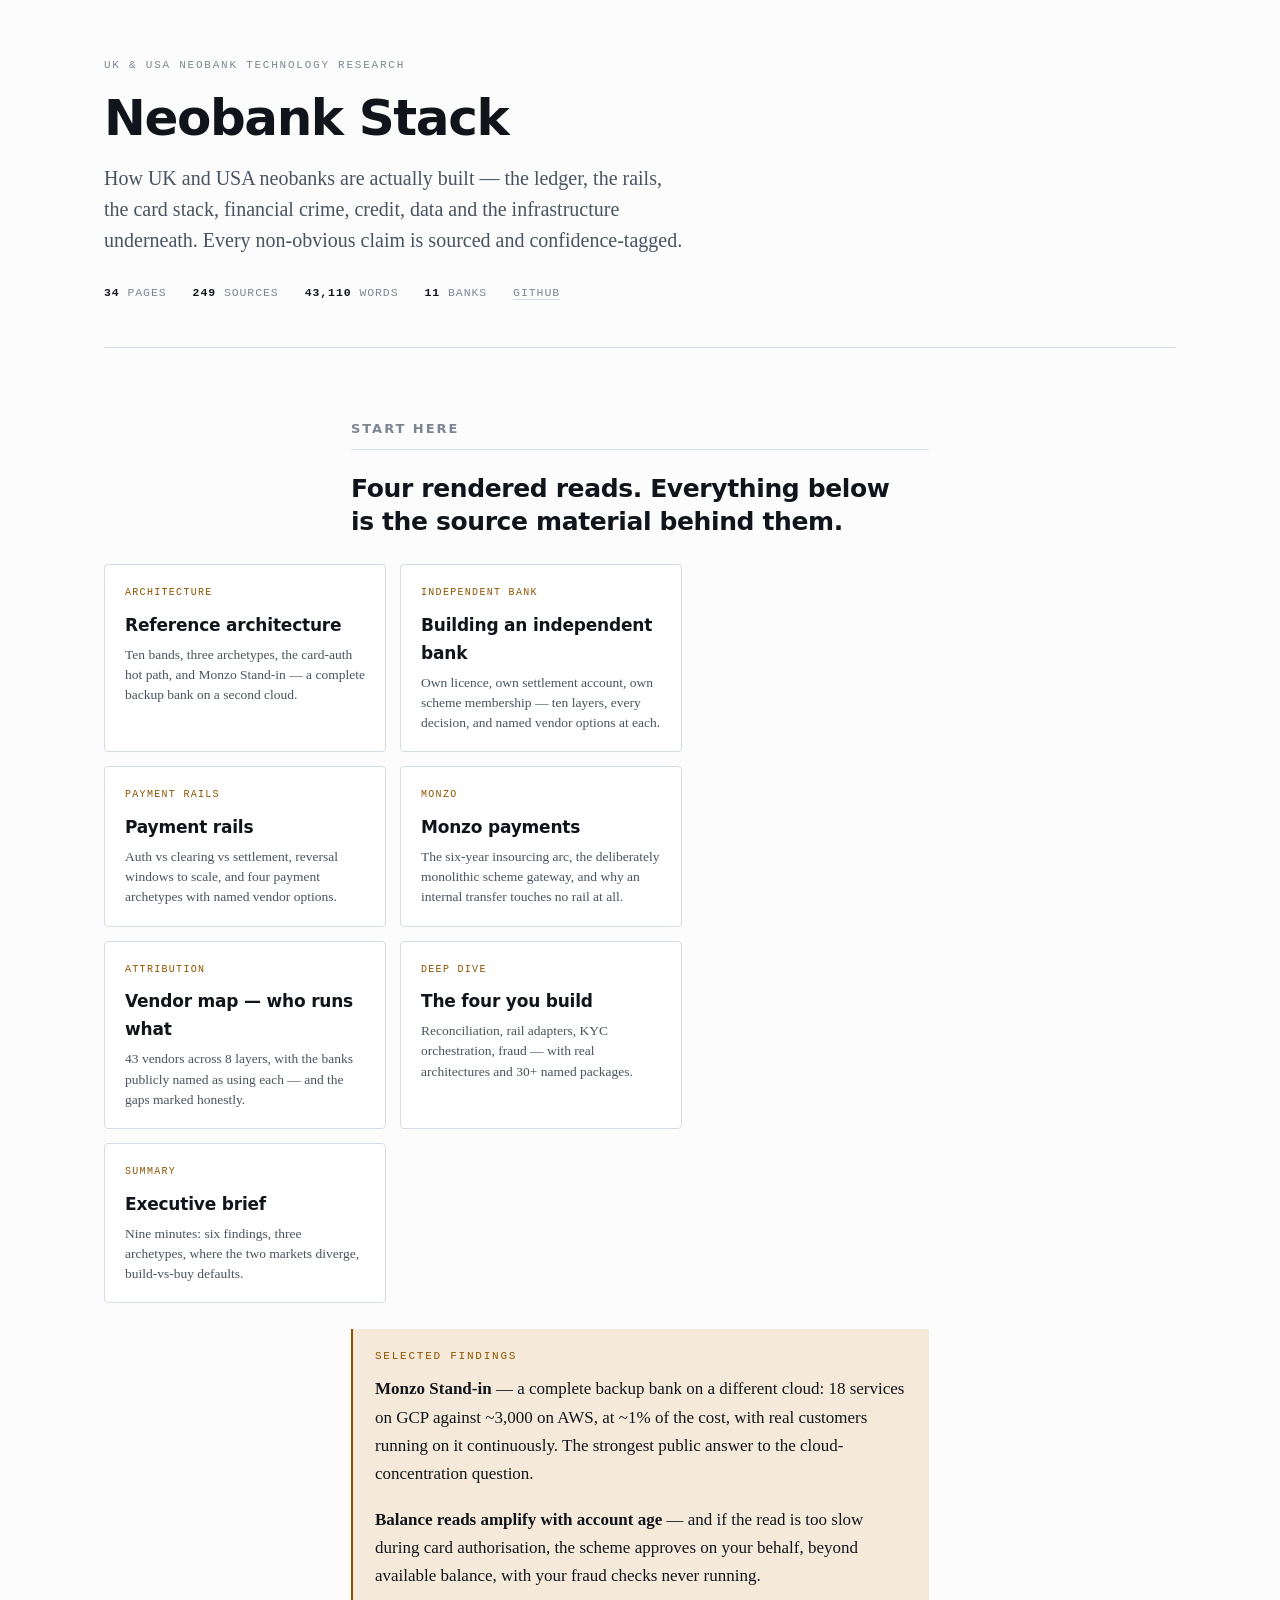
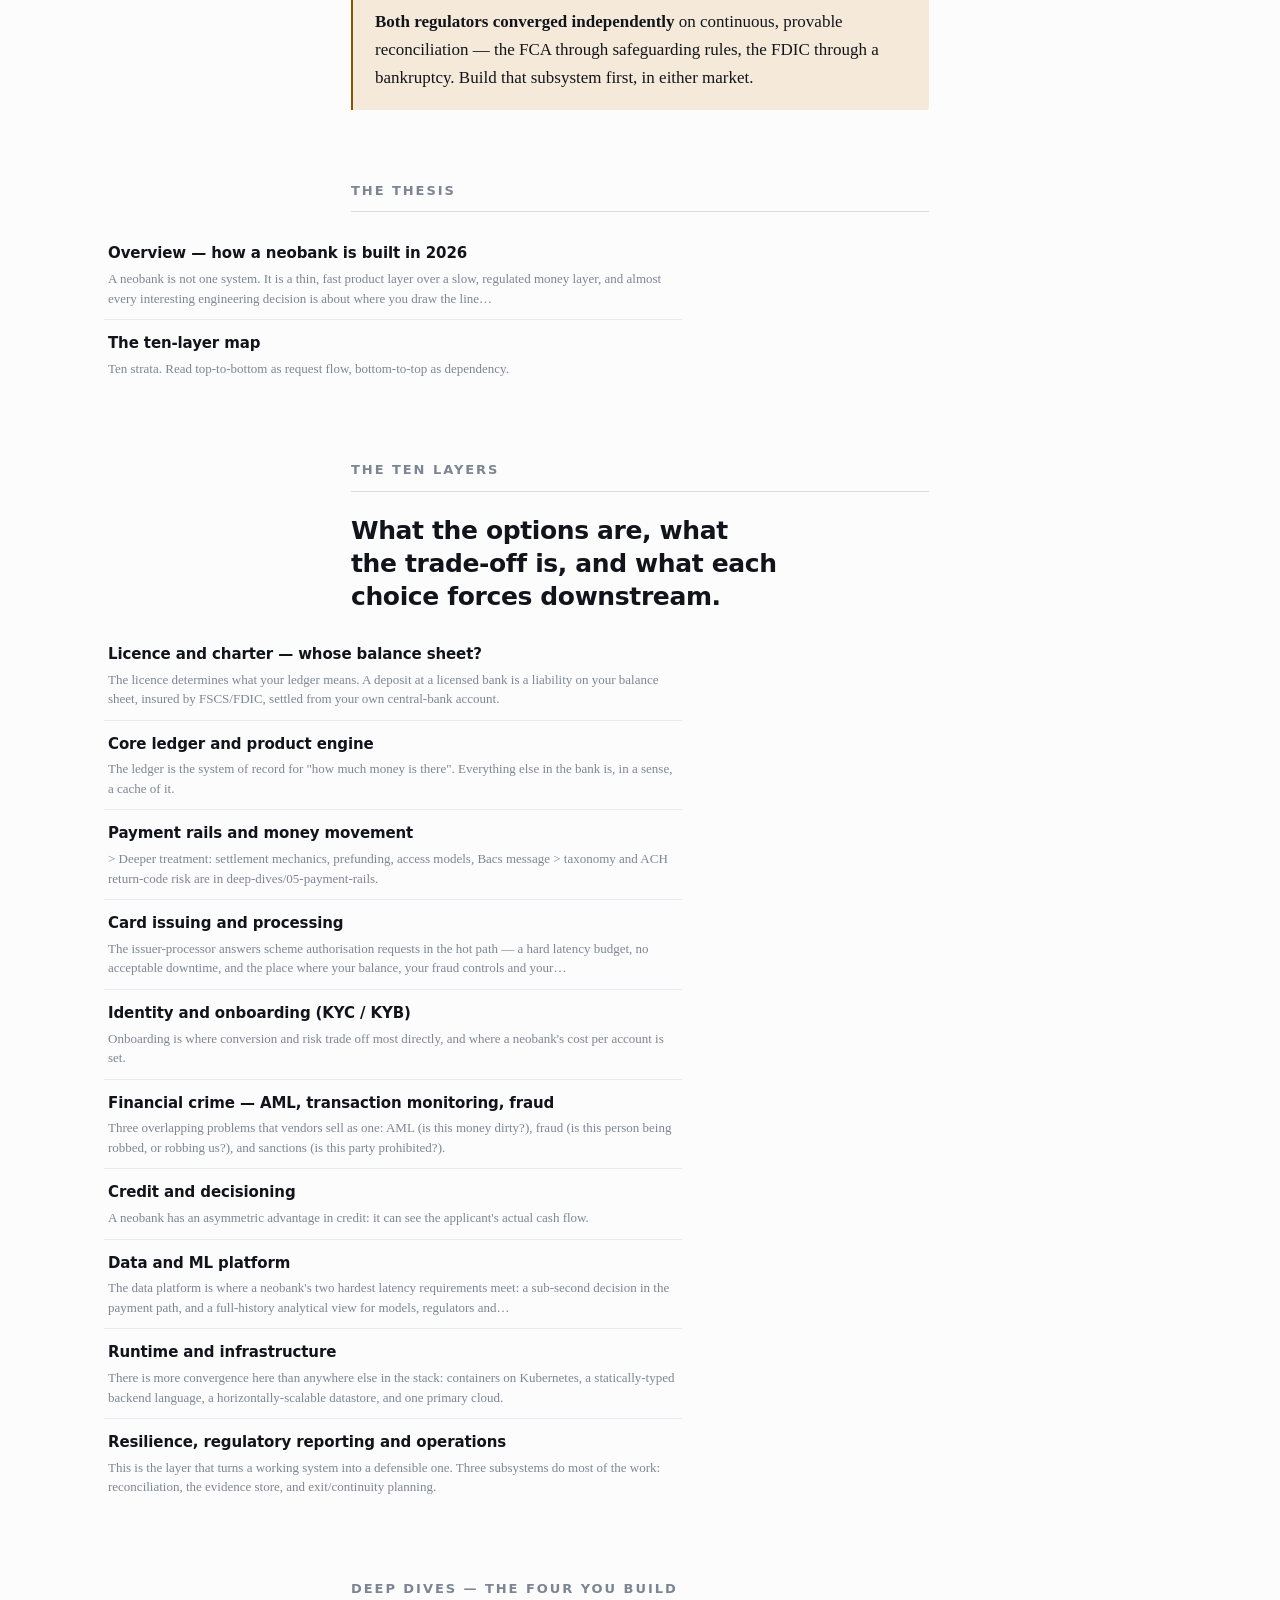
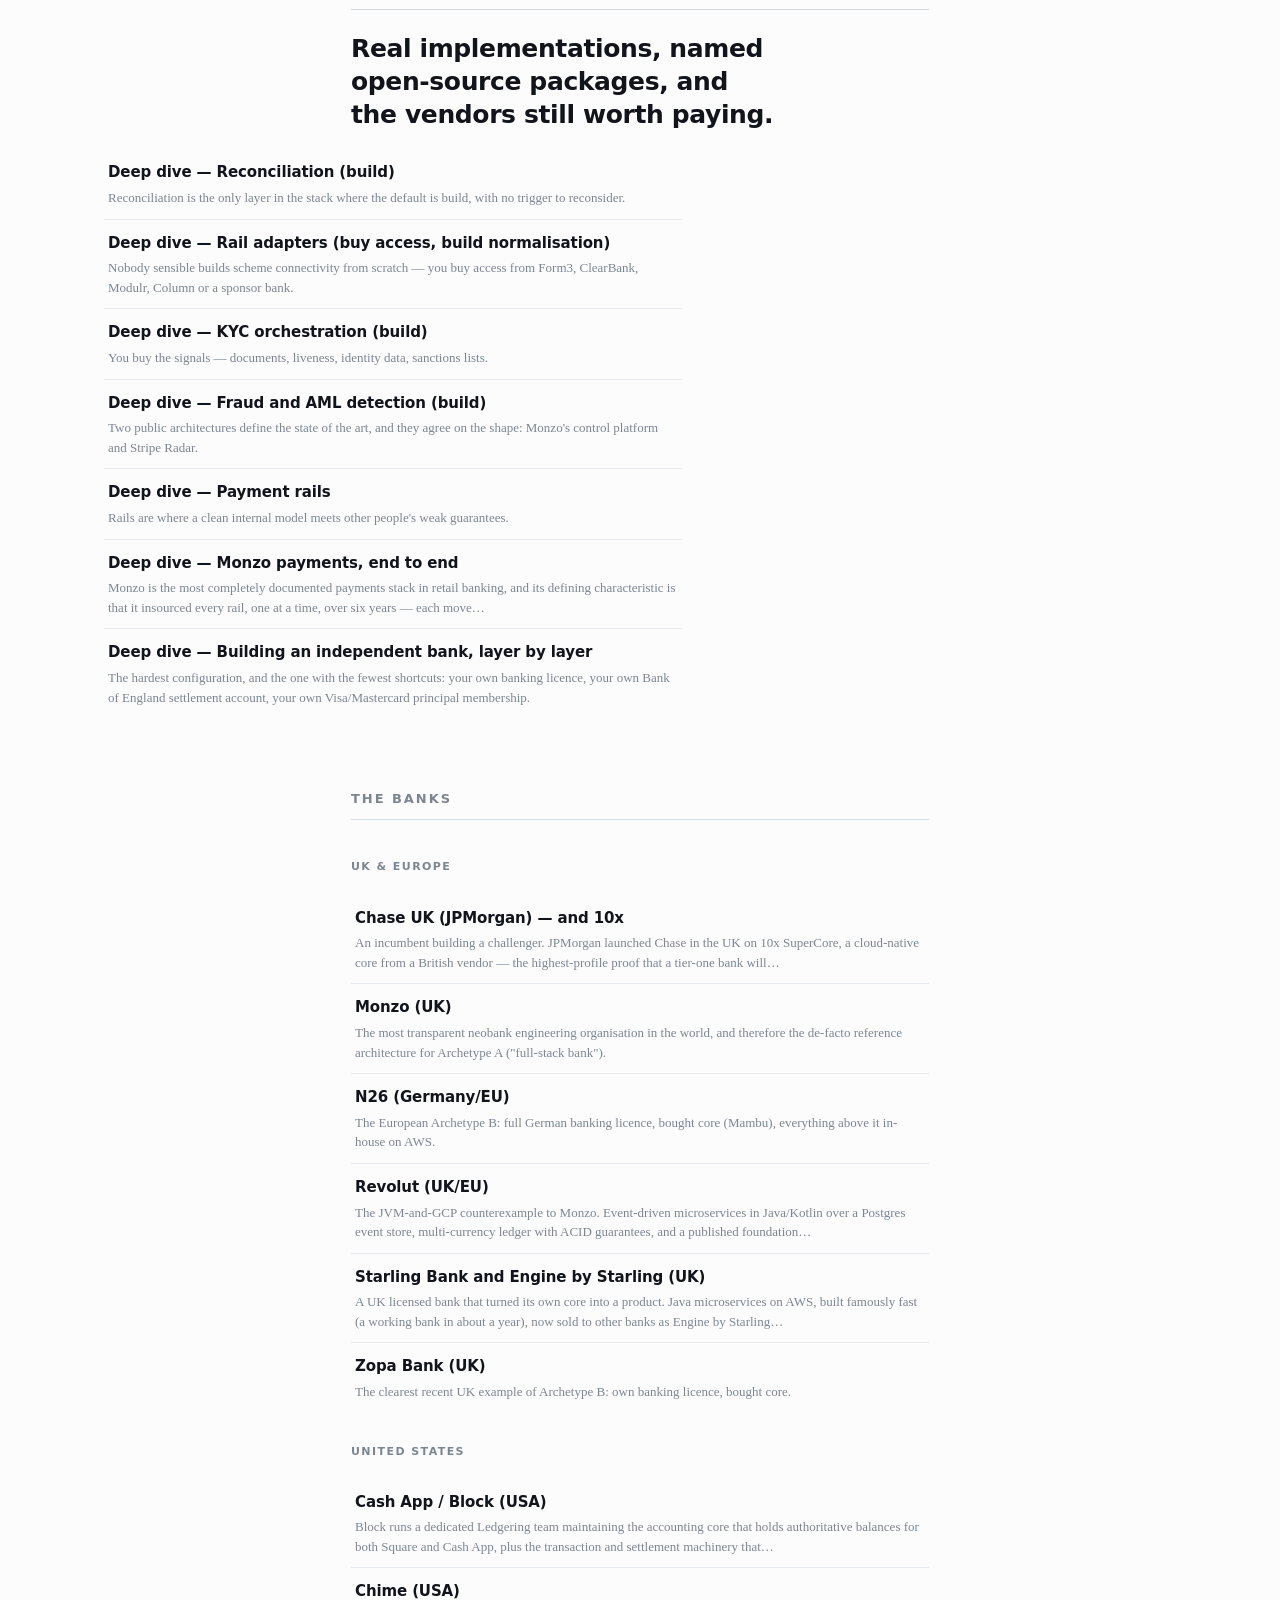
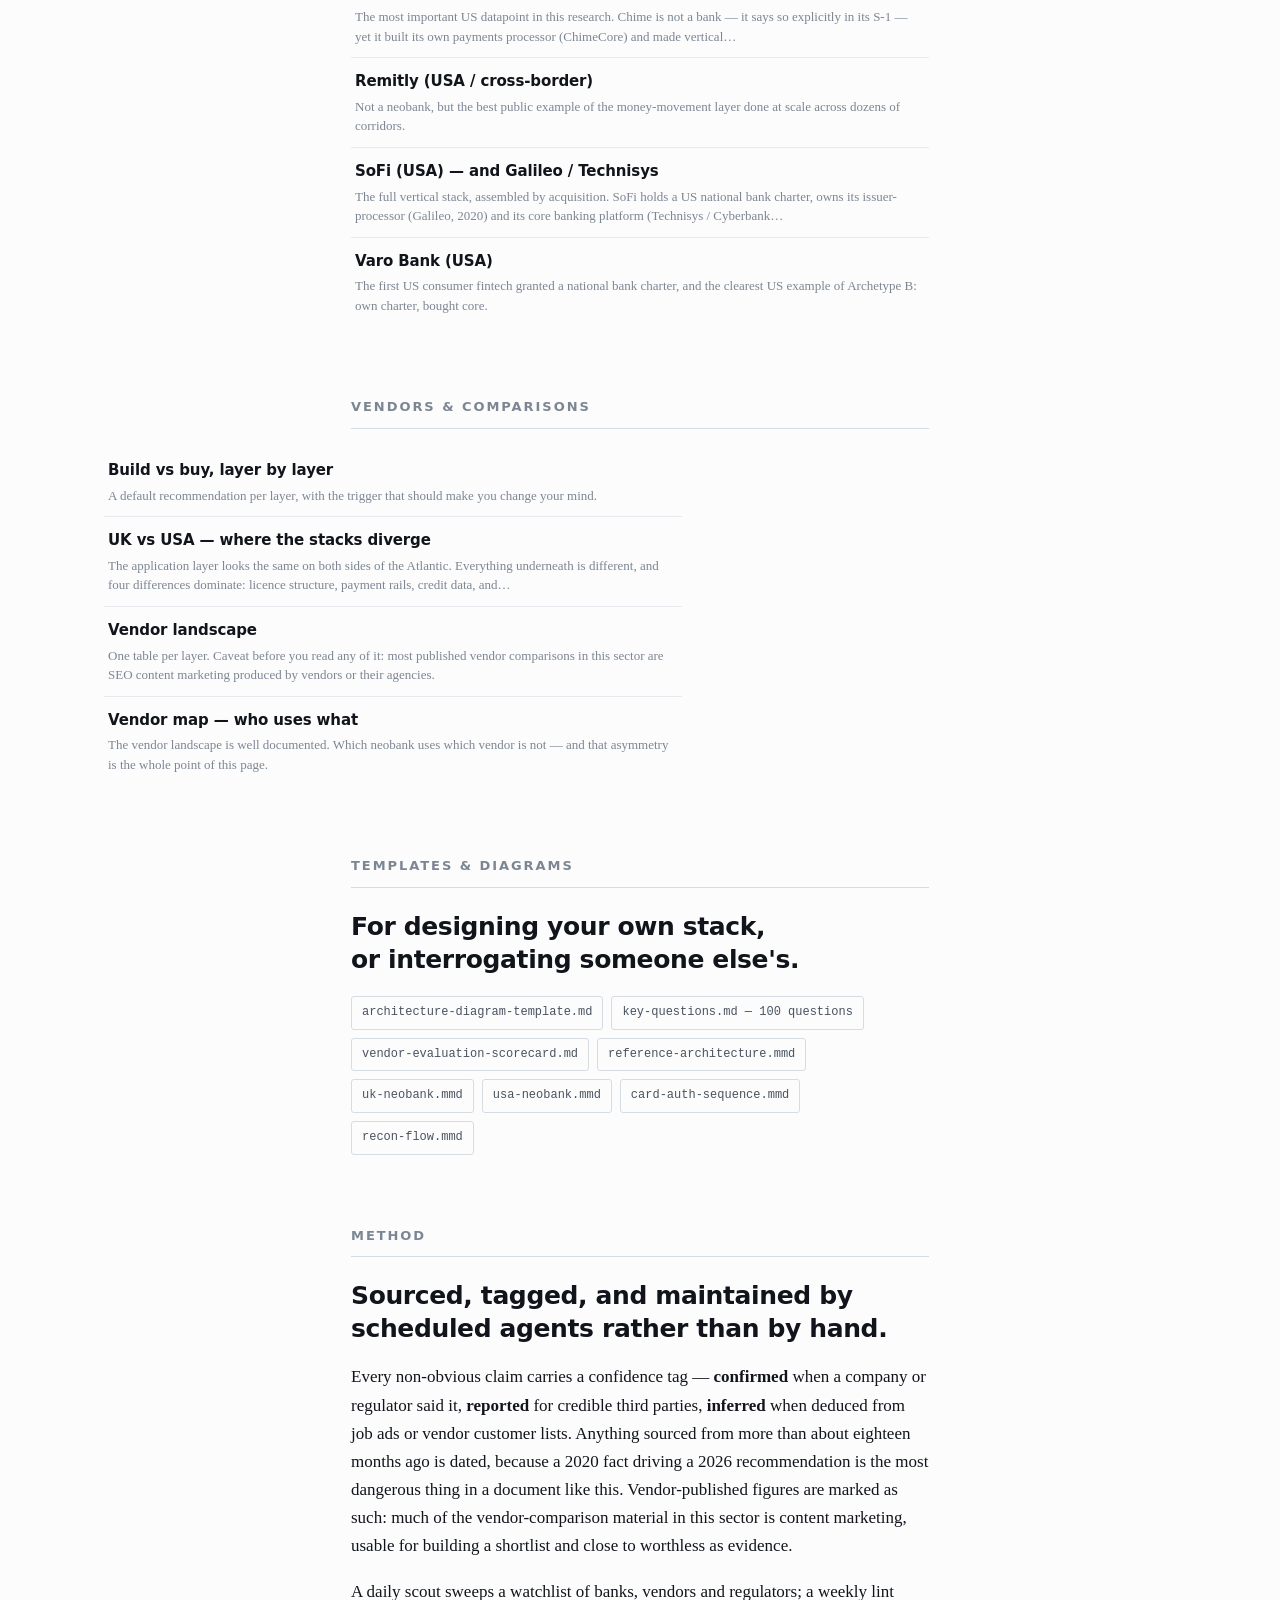
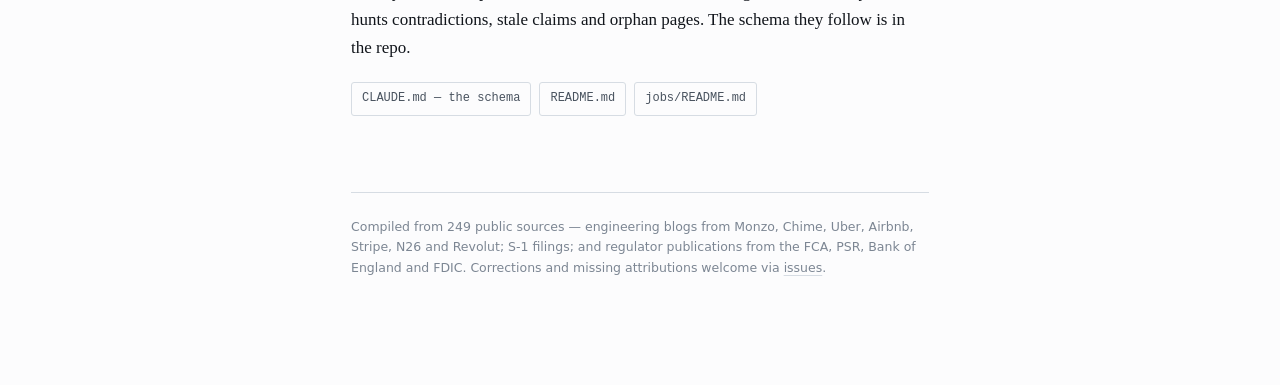
==== index.html @ 1bbbbf7d "Show what Monzo, Revolut and Chime each chose, per layer Replaces prose-only vendor options with an " ====
<!doctype html>
<html lang="en"><head><meta charset="utf-8">
<meta name="viewport" content="width=device-width,initial-scale=1">
<title>Neobank Stack — how UK and USA neobanks are actually built</title>
<meta name="description" content="A sourced, self-maintaining knowledge base on neobank technology stacks: ledger, payment rails, card issuing, financial crime, credit and infrastructure.">
<style>
  :root{
    --ground:#FCFCFD; --surface:#FFFFFF; --surface-2:#F1F4F7; --band:#F7F9FB;
    --ink:#11151B; --ink-2:#49535F; --ink-3:#7C8693;
    --rule:#D6DCE3; --rule-2:#E7EBF0;
    --money:#8F5300; --async:#54499F; --recon:#0A5F58; --flag:#9C3524;
    --flag-soft:#F7E7E3; --recon-soft:#E0EFEC; --money-soft:#F5EADA;
  }
  @media (prefers-color-scheme: dark){
    :root:not([data-theme="light"]){
      --ground:#0C0F14; --surface:#131820; --surface-2:#1A202A; --band:#101419;
      --ink:#E8ECF1; --ink-2:#A6B0BC; --ink-3:#78828E;
      --rule:#2A323C; --rule-2:#1E252E;
      --money:#E0A24F; --async:#9C92EE; --recon:#4FC5B9; --flag:#E8836F;
      --flag-soft:#2A1D1A; --recon-soft:#122624; --money-soft:#2A2318;
    }
  }
  :root[data-theme="dark"]{
    --ground:#0C0F14; --surface:#131820; --surface-2:#1A202A; --band:#101419;
    --ink:#E8ECF1; --ink-2:#A6B0BC; --ink-3:#78828E;
    --rule:#2A323C; --rule-2:#1E252E;
    --money:#E0A24F; --async:#9C92EE; --recon:#4FC5B9; --flag:#E8836F;
    --flag-soft:#2A1D1A; --recon-soft:#122624; --money-soft:#2A2318;
  }
  *{box-sizing:border-box}
  body{background:var(--ground); color:var(--ink); margin:0;
    font-family:ui-serif,Georgia,"Iowan Old Style","Times New Roman",serif;
    font-size:17px; line-height:1.65; -webkit-font-smoothing:antialiased}
  .wrap{max-width:1120px; margin:0 auto; padding:0 24px 88px}
  .prose{max-width:68ch; margin-left:auto; margin-right:auto}
  h1,h2,h3,th,.eyebrow,figcaption,.meta,.tag{
    font-family:ui-sans-serif,-apple-system,"Segoe UI",system-ui,sans-serif}
  .eyebrow,.meta,.tag,td.n{font-family:ui-monospace,"SF Mono",Menlo,Consolas,monospace}
  header.top{border-bottom:1px solid var(--rule); padding:56px 0 26px; margin-bottom:8px}
  .eyebrow{font-size:11px; letter-spacing:.16em; text-transform:uppercase;
    color:var(--ink-3); margin:0 0 18px}
  h1{font-size:clamp(32px,5vw,50px); line-height:1.05; letter-spacing:-.028em;
    font-weight:660; margin:0 0 18px; text-wrap:balance; max-width:19ch}
  .standfirst{font-size:20px; line-height:1.55; color:var(--ink-2); max-width:58ch; margin:0 0 28px}
  .meta{display:flex; flex-wrap:wrap; gap:0 26px; font-size:11.5px;
    letter-spacing:.08em; text-transform:uppercase; color:var(--ink-3)}
  .meta b{color:var(--ink); font-weight:600}
  h2{font-size:13px; letter-spacing:.15em; text-transform:uppercase; font-weight:640;
    color:var(--ink-3); margin:70px 0 8px; padding-bottom:10px; border-bottom:1px solid var(--rule)}
  h2 + .lede{font-size:25px; line-height:1.32; letter-spacing:-.015em; font-weight:600;
    font-family:ui-sans-serif,-apple-system,system-ui,sans-serif; margin:22px 0 18px; text-wrap:balance}
  h3{font-size:17px; font-weight:640; letter-spacing:-.01em; margin:32px 0 6px}
  p{margin:0 0 18px} strong{font-weight:600}
  ul,ol{margin:0 0 18px; padding-left:1.15em} li{margin-bottom:10px} li::marker{color:var(--ink-3)}
  .findings{counter-reset:f; list-style:none; padding:0; margin:26px 0}
  .findings li{counter-increment:f; position:relative; padding-left:44px; margin-bottom:24px}
  .findings li::before{content:counter(f,decimal-leading-zero); position:absolute; left:0; top:3px;
    font-family:ui-monospace,Menlo,monospace; font-size:12px; color:var(--money);
    border:1px solid var(--money); border-radius:2px; padding:2px 5px; background:var(--money-soft)}
  .findings b{display:block; font-family:ui-sans-serif,-apple-system,system-ui,sans-serif;
    font-size:17px; font-weight:640; letter-spacing:-.01em; margin-bottom:3px; color:var(--ink)}
  .findings span{color:var(--ink-2); font-size:16px}
  .tbl{overflow-x:auto; margin:26px 0}
  table{border-collapse:collapse; width:100%; min-width:560px; font-size:14px;
    font-family:ui-sans-serif,-apple-system,system-ui,sans-serif; line-height:1.45}
  th{text-align:left; font-size:10.5px; letter-spacing:.11em; text-transform:uppercase;
    font-weight:640; color:var(--ink-3); padding:0 14px 9px 0; border-bottom:1px solid var(--rule); white-space:nowrap}
  td{padding:11px 14px 11px 0; border-bottom:1px solid var(--rule-2); vertical-align:top; color:var(--ink-2)}
  td:first-child{color:var(--ink); font-weight:560}
  td.n{font-variant-numeric:tabular-nums; white-space:nowrap; font-size:12.5px}
  tr:last-child td{border-bottom:none}
  .tag{display:inline-block; font-size:10px; letter-spacing:.05em; padding:2px 6px;
    border-radius:2px; border:1px solid var(--rule); color:var(--ink-3); white-space:nowrap}
  .tag.build{color:var(--money); border-color:var(--money); background:var(--money-soft)}
  .callout{border-left:2px solid var(--flag); background:var(--flag-soft);
    padding:18px 22px; margin:30px 0; border-radius:0 3px 3px 0}
  .callout p:last-child{margin-bottom:0}
  .callout .eyebrow{color:var(--flag); margin-bottom:10px}
  a{color:inherit; text-decoration-color:var(--rule); text-underline-offset:3px}
  a:focus-visible{outline:2px solid var(--async); outline-offset:3px; border-radius:2px}
  footer{margin-top:76px; padding-top:24px; border-top:1px solid var(--rule);
    font-size:12.5px; color:var(--ink-3);
    font-family:ui-sans-serif,-apple-system,system-ui,sans-serif}
  figure{margin:36px 0 12px}
  .bleed{max-width:1120px; margin-left:auto; margin-right:auto}
  .scroller{overflow-x:auto; padding-bottom:6px}
  .scroller svg{display:block; min-width:700px; max-width:100%; height:auto; color:var(--ink)}
  figcaption{font-size:12.5px; line-height:1.5; color:var(--ink-3); margin-top:14px;
    padding-top:12px; border-top:1px solid var(--rule-2); max-width:76ch}
  figcaption b{color:var(--ink-2); font-weight:600}
  .bx{fill:var(--surface); stroke:currentColor; stroke-opacity:.34; stroke-width:1}
  .bx-v{fill:var(--surface-2); stroke:currentColor; stroke-opacity:.34; stroke-width:1; stroke-dasharray:4 3}
  .bx-sor{fill:var(--surface); stroke:currentColor; stroke-opacity:.85; stroke-width:2}
  .bx-in{fill:none; stroke:currentColor; stroke-opacity:.4; stroke-width:1}
  .bandbg{fill:var(--band)}
  .lbl{font-size:11px; fill:var(--ink); font-family:ui-monospace,"SF Mono",Menlo,Consolas,monospace}
  .lbl-2{font-size:9.5px; fill:var(--ink-3); font-family:ui-monospace,Menlo,monospace}
  .gut{font-size:10px; fill:var(--ink-3); letter-spacing:.1em; font-weight:600;
    font-family:ui-sans-serif,-apple-system,system-ui,sans-serif}
  .gut-n{font-size:10px; fill:var(--ink-3); font-family:ui-monospace,Menlo,monospace}
  .f{stroke:currentColor; stroke-opacity:.5; stroke-width:1.4; fill:none}
  .f-money{stroke:var(--money); stroke-width:2.6; fill:none}
  .f-recon{stroke:var(--recon); stroke-width:1.6; stroke-dasharray:2 3; fill:none}
  .h-plain{fill:currentColor; fill-opacity:.5} .h-money{fill:var(--money)} .h-recon{fill:var(--recon)}
  .t-money{fill:var(--money); font-size:9.5px; letter-spacing:.08em; font-family:ui-monospace,Menlo,monospace}
  .t-recon{fill:var(--recon); font-size:9.5px; letter-spacing:.08em; font-family:ui-monospace,Menlo,monospace}
  .t-flag{fill:var(--flag); font-size:9.5px; font-family:ui-monospace,Menlo,monospace}
  .boundary{stroke:var(--flag); stroke-width:1.6; stroke-dasharray:7 4; fill:none}
  .legend{display:grid; grid-template-columns:repeat(auto-fit,minmax(180px,1fr)); gap:10px 24px;
    margin:24px 0 0; padding:18px 20px; background:var(--surface-2);
    border:1px solid var(--rule-2); border-radius:3px}
  .legend div{display:flex; align-items:center; gap:10px; font-size:12px;
    font-family:ui-monospace,Menlo,monospace; color:var(--ink-2)}
  @media (max-width:640px){ body{font-size:16px} .wrap{padding:0 18px 60px} h2 + .lede{font-size:22px} }
</style>
<style>
  .cards{display:grid;grid-template-columns:repeat(auto-fit,minmax(248px,1fr));gap:14px;margin:26px 0 8px}
  .card{display:block;padding:20px 20px 18px;border:1px solid var(--rule);border-radius:4px;
    background:var(--surface);text-decoration:none;transition:border-color .15s,transform .15s}
  .card:hover{border-color:var(--money);transform:translateY(-2px)}
  .card .k{font-family:ui-monospace,Menlo,monospace;font-size:10px;letter-spacing:.13em;
    text-transform:uppercase;color:var(--money);display:block;margin-bottom:9px}
  .card .h{font-family:ui-sans-serif,-apple-system,system-ui,sans-serif;font-size:17px;font-weight:640;
    letter-spacing:-.012em;color:var(--ink);display:block;margin-bottom:6px}
  .card .p{font-size:13.5px;line-height:1.5;color:var(--ink-2);display:block}
  ul.idx{list-style:none;padding:0;margin:18px 0 0}
  ul.idx li{margin:0;border-bottom:1px solid var(--rule-2)}
  ul.idx li:last-child{border-bottom:none}
  ul.idx a{display:block;padding:11px 4px;text-decoration:none;border-radius:3px}
  ul.idx a:hover{background:var(--surface-2)}
  ul.idx .t{display:block;font-family:ui-sans-serif,-apple-system,system-ui,sans-serif;
    font-size:15px;font-weight:600;color:var(--ink);letter-spacing:-.008em}
  ul.idx .d{display:block;font-size:13px;line-height:1.5;color:var(--ink-3);margin-top:3px}
  .two{display:grid;grid-template-columns:repeat(auto-fit,minmax(320px,1fr));gap:0 44px}
  .two h3{font-size:11px;letter-spacing:.13em;text-transform:uppercase;color:var(--ink-3);
    margin:30px 0 0;font-weight:640}
  .files{display:flex;flex-wrap:wrap;gap:8px;margin:20px 0 0}
  .files a{font-family:ui-monospace,Menlo,monospace;font-size:12px;padding:6px 10px;
    border:1px solid var(--rule);border-radius:3px;color:var(--ink-2);text-decoration:none}
  .files a:hover{border-color:var(--money);color:var(--ink)}
  .new{border-left:2px solid var(--money);background:var(--money-soft);padding:18px 22px;
    margin:26px 0;border-radius:0 3px 3px 0}
  .new p:last-child{margin-bottom:0}
  .new .eyebrow{color:var(--money);margin-bottom:10px}
</style></head><body>
<div class="wrap">
<header class="top">
  <p class="eyebrow">UK &amp; USA neobank technology research</p>
  <h1>Neobank Stack</h1>
  <p class="standfirst">How UK and USA neobanks are actually built — the ledger, the rails, the card stack, financial crime, credit, data and the infrastructure underneath. Every non-obvious claim is sourced and confidence-tagged.</p>
  <p class="meta"><span><b>34</b> pages</span><span><b>249</b> sources</span><span><b>43,110</b> words</span><span><b>11</b> banks</span><span><a href="https://github.com/fernfant/neobank-stack">GitHub</a></span></p>
</header>

<div class="prose"><h2>Start here</h2>
<p class="lede">Four rendered reads. Everything below is the source material behind them.</p></div>
<div class="cards prose">
<a class="card" href="https://fernfant.github.io/neobank-stack/diagrams/reference-architecture.html"><span class="k">Architecture</span><span class="h">Reference architecture</span><span class="p">Ten bands, three archetypes, the card-auth hot path, and Monzo Stand-in — a complete backup bank on a second cloud.</span></a><a class="card" href="https://fernfant.github.io/neobank-stack/summary/independent-bank.html"><span class="k">Independent bank</span><span class="h">Building an independent bank</span><span class="p">Own licence, own settlement account, own scheme membership — ten layers, every decision, and named vendor options at each.</span></a><a class="card" href="https://fernfant.github.io/neobank-stack/summary/payment-rails.html"><span class="k">Payment rails</span><span class="h">Payment rails</span><span class="p">Auth vs clearing vs settlement, reversal windows to scale, and four payment archetypes with named vendor options.</span></a><a class="card" href="https://fernfant.github.io/neobank-stack/summary/monzo-payments.html"><span class="k">Monzo</span><span class="h">Monzo payments</span><span class="p">The six-year insourcing arc, the deliberately monolithic scheme gateway, and why an internal transfer touches no rail at all.</span></a><a class="card" href="https://fernfant.github.io/neobank-stack/summary/vendor-map.html"><span class="k">Attribution</span><span class="h">Vendor map — who runs what</span><span class="p">43 vendors across 8 layers, with the banks publicly named as using each — and the gaps marked honestly.</span></a><a class="card" href="https://fernfant.github.io/neobank-stack/summary/deep-dive.html"><span class="k">Deep dive</span><span class="h">The four you build</span><span class="p">Reconciliation, rail adapters, KYC orchestration, fraud — with real architectures and 30+ named packages.</span></a><a class="card" href="https://fernfant.github.io/neobank-stack/summary/summary-with-diagram.html"><span class="k">Summary</span><span class="h">Executive brief</span><span class="p">Nine minutes: six findings, three archetypes, where the two markets diverge, build-vs-buy defaults.</span></a>
</div>

<div class="prose"><div class="new">
<p class="eyebrow">Selected findings</p>
<p><strong>Monzo Stand-in</strong> — a complete backup bank on a different cloud: 18 services on GCP against ~3,000 on AWS, at ~1% of the cost, with real customers running on it continuously. The strongest public answer to the cloud-concentration question.</p>
<p><strong>Balance reads amplify with account age</strong> — and if the read is too slow during card authorisation, the scheme approves on your behalf, beyond available balance, with your fraud checks never running.</p>
<p><strong>Both regulators converged independently</strong> on continuous, provable reconciliation — the FCA through safeguarding rules, the FDIC through a bankruptcy. Build that subsystem first, in either market.</p>
</div>
<h2>The thesis</h2></div>
<ul class="idx prose"><li><a href="https://github.com/fernfant/neobank-stack/blob/main/wiki/overview.md"><span class="t">Overview — how a neobank is built in 2026</span><span class="d">A neobank is not one system. It is a thin, fast product layer over a slow, regulated money layer, and almost every interesting engineering decision is about where you draw the line…</span></a></li><li><a href="https://github.com/fernfant/neobank-stack/blob/main/wiki/layers/00-layer-map.md"><span class="t">The ten-layer map</span><span class="d">Ten strata. Read top-to-bottom as request flow, bottom-to-top as dependency.</span></a></li></ul>

<div class="prose"><h2>The ten layers</h2>
<p class="lede">What the options are, what the trade-off is, and what each choice forces downstream.</p></div>
<ul class="idx prose"><li><a href="https://github.com/fernfant/neobank-stack/blob/main/wiki/layers/01-licence-and-charter.md"><span class="t">Licence and charter — whose balance sheet?</span><span class="d">The licence determines what your ledger means. A deposit at a licensed bank is a liability on your balance sheet, insured by FSCS/FDIC, settled from your own central-bank account.</span></a></li><li><a href="https://github.com/fernfant/neobank-stack/blob/main/wiki/layers/02-core-ledger.md"><span class="t">Core ledger and product engine</span><span class="d">The ledger is the system of record for "how much money is there". Everything else in the bank is, in a sense, a cache of it.</span></a></li><li><a href="https://github.com/fernfant/neobank-stack/blob/main/wiki/layers/03-payment-rails.md"><span class="t">Payment rails and money movement</span><span class="d">> Deeper treatment: settlement mechanics, prefunding, access models, Bacs message > taxonomy and ACH return-code risk are in deep-dives/05-payment-rails.</span></a></li><li><a href="https://github.com/fernfant/neobank-stack/blob/main/wiki/layers/04-card-issuing.md"><span class="t">Card issuing and processing</span><span class="d">The issuer-processor answers scheme authorisation requests in the hot path — a hard latency budget, no acceptable downtime, and the place where your balance, your fraud controls and your…</span></a></li><li><a href="https://github.com/fernfant/neobank-stack/blob/main/wiki/layers/05-kyc-onboarding.md"><span class="t">Identity and onboarding (KYC / KYB)</span><span class="d">Onboarding is where conversion and risk trade off most directly, and where a neobank's cost per account is set.</span></a></li><li><a href="https://github.com/fernfant/neobank-stack/blob/main/wiki/layers/06-fincrime.md"><span class="t">Financial crime — AML, transaction monitoring, fraud</span><span class="d">Three overlapping problems that vendors sell as one: AML (is this money dirty?), fraud (is this person being robbed, or robbing us?), and sanctions (is this party prohibited?).</span></a></li><li><a href="https://github.com/fernfant/neobank-stack/blob/main/wiki/layers/07-credit-scoring.md"><span class="t">Credit and decisioning</span><span class="d">A neobank has an asymmetric advantage in credit: it can see the applicant's actual cash flow.</span></a></li><li><a href="https://github.com/fernfant/neobank-stack/blob/main/wiki/layers/08-data-ml-platform.md"><span class="t">Data and ML platform</span><span class="d">The data platform is where a neobank's two hardest latency requirements meet: a sub-second decision in the payment path, and a full-history analytical view for models, regulators and…</span></a></li><li><a href="https://github.com/fernfant/neobank-stack/blob/main/wiki/layers/09-infrastructure-runtime.md"><span class="t">Runtime and infrastructure</span><span class="d">There is more convergence here than anywhere else in the stack: containers on Kubernetes, a statically-typed backend language, a horizontally-scalable datastore, and one primary cloud.</span></a></li><li><a href="https://github.com/fernfant/neobank-stack/blob/main/wiki/layers/10-resilience-regulatory.md"><span class="t">Resilience, regulatory reporting and operations</span><span class="d">This is the layer that turns a working system into a defensible one. Three subsystems do most of the work: reconciliation, the evidence store, and exit/continuity planning.</span></a></li></ul>

<div class="prose"><h2>Deep dives — the four you build</h2>
<p class="lede">Real implementations, named open-source packages, and the vendors still worth paying.</p></div>
<ul class="idx prose"><li><a href="https://github.com/fernfant/neobank-stack/blob/main/wiki/deep-dives/01-reconciliation.md"><span class="t">Deep dive — Reconciliation (build)</span><span class="d">Reconciliation is the only layer in the stack where the default is build, with no trigger to reconsider.</span></a></li><li><a href="https://github.com/fernfant/neobank-stack/blob/main/wiki/deep-dives/02-rail-adapters.md"><span class="t">Deep dive — Rail adapters (buy access, build normalisation)</span><span class="d">Nobody sensible builds scheme connectivity from scratch — you buy access from Form3, ClearBank, Modulr, Column or a sponsor bank.</span></a></li><li><a href="https://github.com/fernfant/neobank-stack/blob/main/wiki/deep-dives/03-kyc-orchestration.md"><span class="t">Deep dive — KYC orchestration (build)</span><span class="d">You buy the signals — documents, liveness, identity data, sanctions lists.</span></a></li><li><a href="https://github.com/fernfant/neobank-stack/blob/main/wiki/deep-dives/04-fraud-aml.md"><span class="t">Deep dive — Fraud and AML detection (build)</span><span class="d">Two public architectures define the state of the art, and they agree on the shape: Monzo's control platform and Stripe Radar.</span></a></li><li><a href="https://github.com/fernfant/neobank-stack/blob/main/wiki/deep-dives/05-payment-rails.md"><span class="t">Deep dive — Payment rails</span><span class="d">Rails are where a clean internal model meets other people's weak guarantees.</span></a></li><li><a href="https://github.com/fernfant/neobank-stack/blob/main/wiki/deep-dives/06-monzo-payments.md"><span class="t">Deep dive — Monzo payments, end to end</span><span class="d">Monzo is the most completely documented payments stack in retail banking, and its defining characteristic is that it insourced every rail, one at a time, over six years — each move…</span></a></li><li><a href="https://github.com/fernfant/neobank-stack/blob/main/wiki/deep-dives/07-independent-bank.md"><span class="t">Deep dive — Building an independent bank, layer by layer</span><span class="d">The hardest configuration, and the one with the fewest shortcuts: your own banking licence, your own Bank of England settlement account, your own Visa/Mastercard principal membership.</span></a></li></ul>

<div class="prose"><h2>The banks</h2></div>
<div class="prose two">
<section><h3>UK &amp; Europe</h3><ul class="idx"><li><a href="https://github.com/fernfant/neobank-stack/blob/main/wiki/banks/chase-uk.md"><span class="t">Chase UK (JPMorgan) — and 10x</span><span class="d">An incumbent building a challenger. JPMorgan launched Chase in the UK on 10x SuperCore, a cloud-native core from a British vendor — the highest-profile proof that a tier-one bank will…</span></a></li><li><a href="https://github.com/fernfant/neobank-stack/blob/main/wiki/banks/monzo.md"><span class="t">Monzo (UK)</span><span class="d">The most transparent neobank engineering organisation in the world, and therefore the de-facto reference architecture for Archetype A ("full-stack bank").</span></a></li><li><a href="https://github.com/fernfant/neobank-stack/blob/main/wiki/banks/n26.md"><span class="t">N26 (Germany/EU)</span><span class="d">The European Archetype B: full German banking licence, bought core (Mambu), everything above it in-house on AWS.</span></a></li><li><a href="https://github.com/fernfant/neobank-stack/blob/main/wiki/banks/revolut.md"><span class="t">Revolut (UK/EU)</span><span class="d">The JVM-and-GCP counterexample to Monzo. Event-driven microservices in Java/Kotlin over a Postgres event store, multi-currency ledger with ACID guarantees, and a published foundation…</span></a></li><li><a href="https://github.com/fernfant/neobank-stack/blob/main/wiki/banks/starling.md"><span class="t">Starling Bank and Engine by Starling (UK)</span><span class="d">A UK licensed bank that turned its own core into a product. Java microservices on AWS, built famously fast (a working bank in about a year), now sold to other banks as Engine by Starling…</span></a></li><li><a href="https://github.com/fernfant/neobank-stack/blob/main/wiki/banks/zopa.md"><span class="t">Zopa Bank (UK)</span><span class="d">The clearest recent UK example of Archetype B: own banking licence, bought core.</span></a></li></ul></section>
<section><h3>United States</h3><ul class="idx"><li><a href="https://github.com/fernfant/neobank-stack/blob/main/wiki/banks/cash-app.md"><span class="t">Cash App / Block (USA)</span><span class="d">Block runs a dedicated Ledgering team maintaining the accounting core that holds authoritative balances for both Square and Cash App, plus the transaction and settlement machinery that…</span></a></li><li><a href="https://github.com/fernfant/neobank-stack/blob/main/wiki/banks/chime.md"><span class="t">Chime (USA)</span><span class="d">The most important US datapoint in this research. Chime is not a bank — it says so explicitly in its S-1 — yet it built its own payments processor (ChimeCore) and made vertical…</span></a></li><li><a href="https://github.com/fernfant/neobank-stack/blob/main/wiki/banks/remitly.md"><span class="t">Remitly (USA / cross-border)</span><span class="d">Not a neobank, but the best public example of the money-movement layer done at scale across dozens of corridors.</span></a></li><li><a href="https://github.com/fernfant/neobank-stack/blob/main/wiki/banks/sofi.md"><span class="t">SoFi (USA) — and Galileo / Technisys</span><span class="d">The full vertical stack, assembled by acquisition. SoFi holds a US national bank charter, owns its issuer-processor (Galileo, 2020) and its core banking platform (Technisys / Cyberbank…</span></a></li><li><a href="https://github.com/fernfant/neobank-stack/blob/main/wiki/banks/varo.md"><span class="t">Varo Bank (USA)</span><span class="d">The first US consumer fintech granted a national bank charter, and the clearest US example of Archetype B: own charter, bought core.</span></a></li></ul></section>
</div>

<div class="prose"><h2>Vendors &amp; comparisons</h2></div>
<ul class="idx prose"><li><a href="https://github.com/fernfant/neobank-stack/blob/main/wiki/comparisons/build-vs-buy.md"><span class="t">Build vs buy, layer by layer</span><span class="d">A default recommendation per layer, with the trigger that should make you change your mind.</span></a></li><li><a href="https://github.com/fernfant/neobank-stack/blob/main/wiki/comparisons/uk-vs-usa.md"><span class="t">UK vs USA — where the stacks diverge</span><span class="d">The application layer looks the same on both sides of the Atlantic. Everything underneath is different, and four differences dominate: licence structure, payment rails, credit data, and…</span></a></li><li><a href="https://github.com/fernfant/neobank-stack/blob/main/wiki/vendors/vendor-landscape.md"><span class="t">Vendor landscape</span><span class="d">One table per layer. Caveat before you read any of it: most published vendor comparisons in this sector are SEO content marketing produced by vendors or their agencies.</span></a></li><li><a href="https://github.com/fernfant/neobank-stack/blob/main/wiki/vendors/vendor-map.md"><span class="t">Vendor map — who uses what</span><span class="d">The vendor landscape is well documented. Which neobank uses which vendor is not — and that asymmetry is the whole point of this page.</span></a></li></ul>

<div class="prose">
<h2>Templates &amp; diagrams</h2>
<p class="lede">For designing your own stack, or interrogating someone else's.</p>
<div class="files"><a href="https://github.com/fernfant/neobank-stack/blob/main/templates/architecture-diagram-template.md">architecture-diagram-template.md</a><a href="https://github.com/fernfant/neobank-stack/blob/main/templates/key-questions.md">key-questions.md — 100 questions</a><a href="https://github.com/fernfant/neobank-stack/blob/main/templates/vendor-evaluation-scorecard.md">vendor-evaluation-scorecard.md</a><a href="https://github.com/fernfant/neobank-stack/blob/main/diagrams/reference-architecture.mmd">reference-architecture.mmd</a><a href="https://github.com/fernfant/neobank-stack/blob/main/diagrams/uk-neobank.mmd">uk-neobank.mmd</a><a href="https://github.com/fernfant/neobank-stack/blob/main/diagrams/usa-neobank.mmd">usa-neobank.mmd</a><a href="https://github.com/fernfant/neobank-stack/blob/main/diagrams/card-auth-sequence.mmd">card-auth-sequence.mmd</a><a href="https://github.com/fernfant/neobank-stack/blob/main/diagrams/recon-flow.mmd">recon-flow.mmd</a></div>

<h2>Method</h2>
<p class="lede">Sourced, tagged, and maintained by scheduled agents rather than by hand.</p>
<p>Every non-obvious claim carries a confidence tag — <strong>confirmed</strong> when a company or regulator said it, <strong>reported</strong> for credible third parties, <strong>inferred</strong> when deduced from job ads or vendor customer lists. Anything sourced from more than about eighteen months ago is dated, because a 2020 fact driving a 2026 recommendation is the most dangerous thing in a document like this. Vendor-published figures are marked as such: much of the vendor-comparison material in this sector is content marketing, usable for building a shortlist and close to worthless as evidence.</p>
<p>A daily scout sweeps a watchlist of banks, vendors and regulators; a weekly lint hunts contradictions, stale claims and orphan pages. The schema they follow is in the repo.</p>
<div class="files"><a href="https://github.com/fernfant/neobank-stack/blob/main/CLAUDE.md">CLAUDE.md — the schema</a><a href="https://github.com/fernfant/neobank-stack/blob/main/README.md">README.md</a><a href="https://github.com/fernfant/neobank-stack/blob/main/jobs/README.md">jobs/README.md</a></div>

<footer>
<p>Compiled from 249 public sources — engineering blogs from Monzo, Chime, Uber, Airbnb, Stripe, N26 and Revolut; S-1 filings; and regulator publications from the FCA, PSR, Bank of England and FDIC. Corrections and missing attributions welcome via <a href="https://github.com/fernfant/neobank-stack/issues">issues</a>.</p>
</footer>
</div>
</div></body></html>
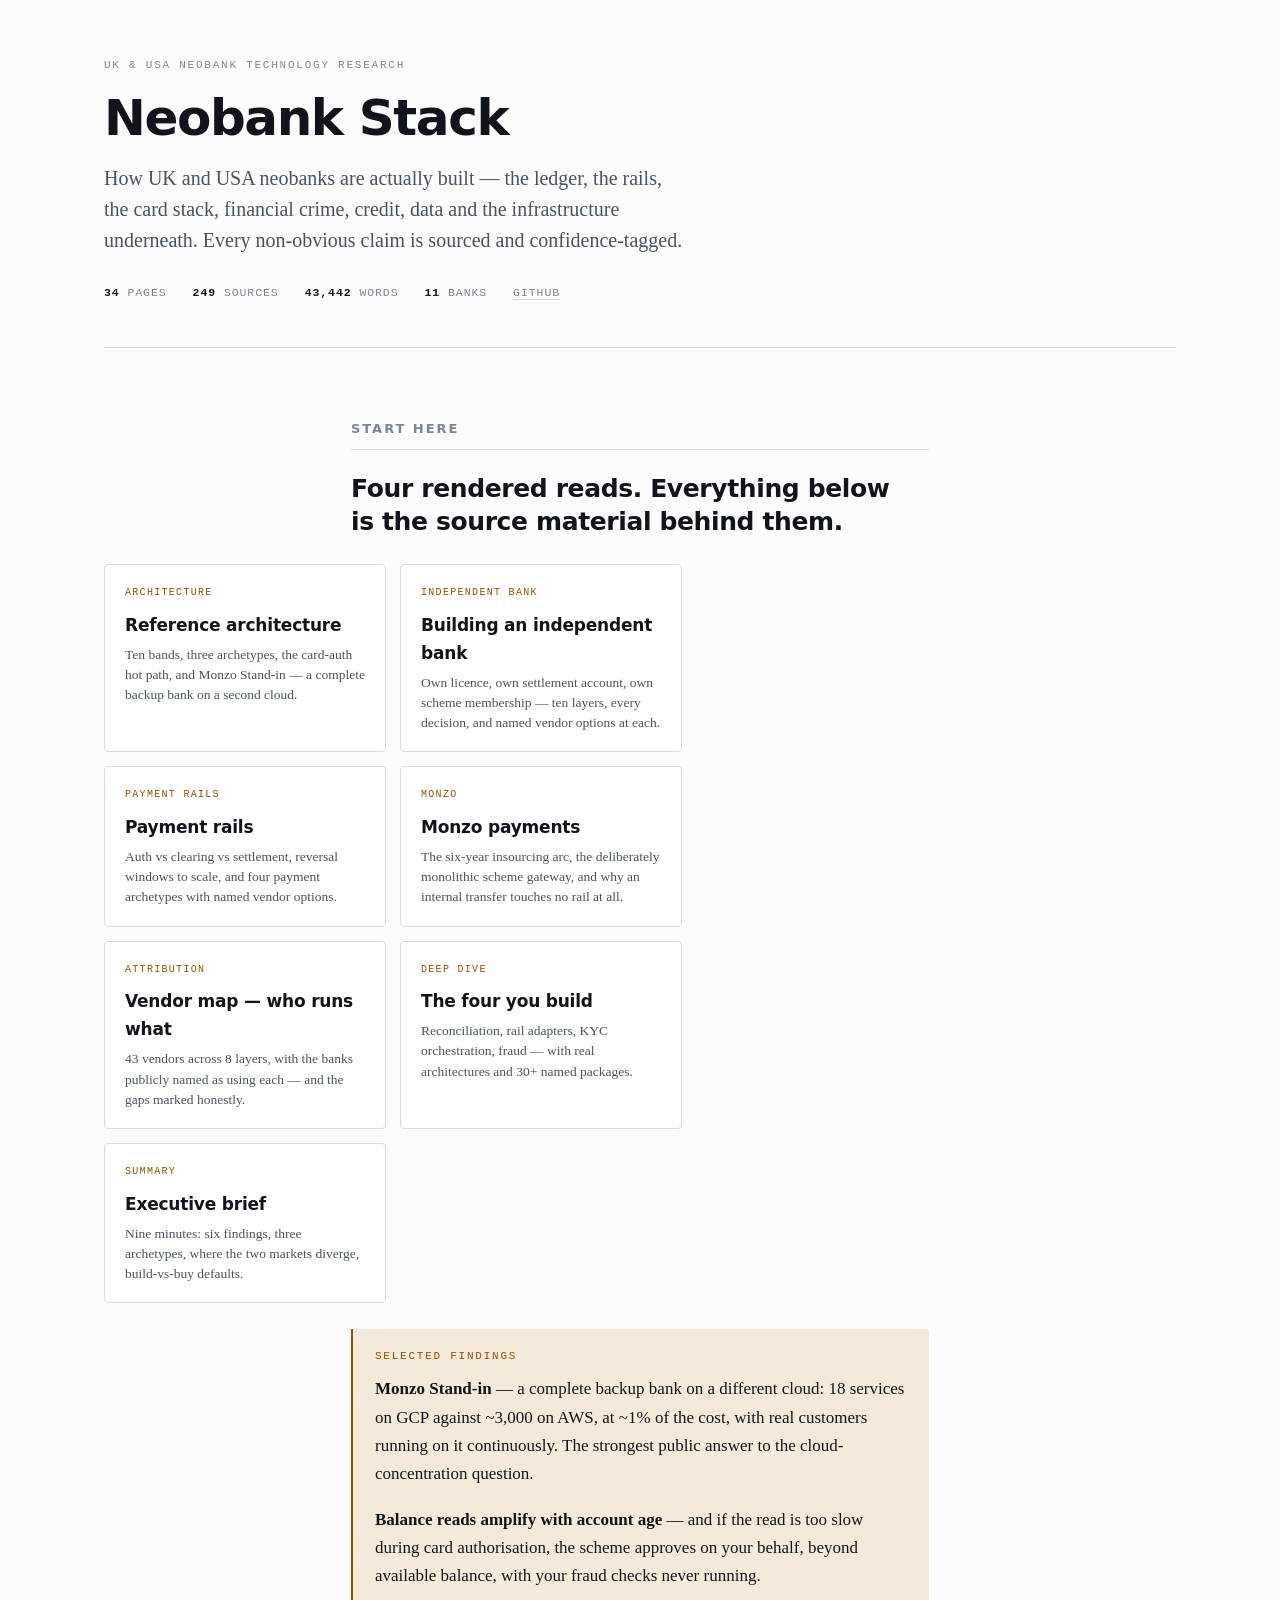
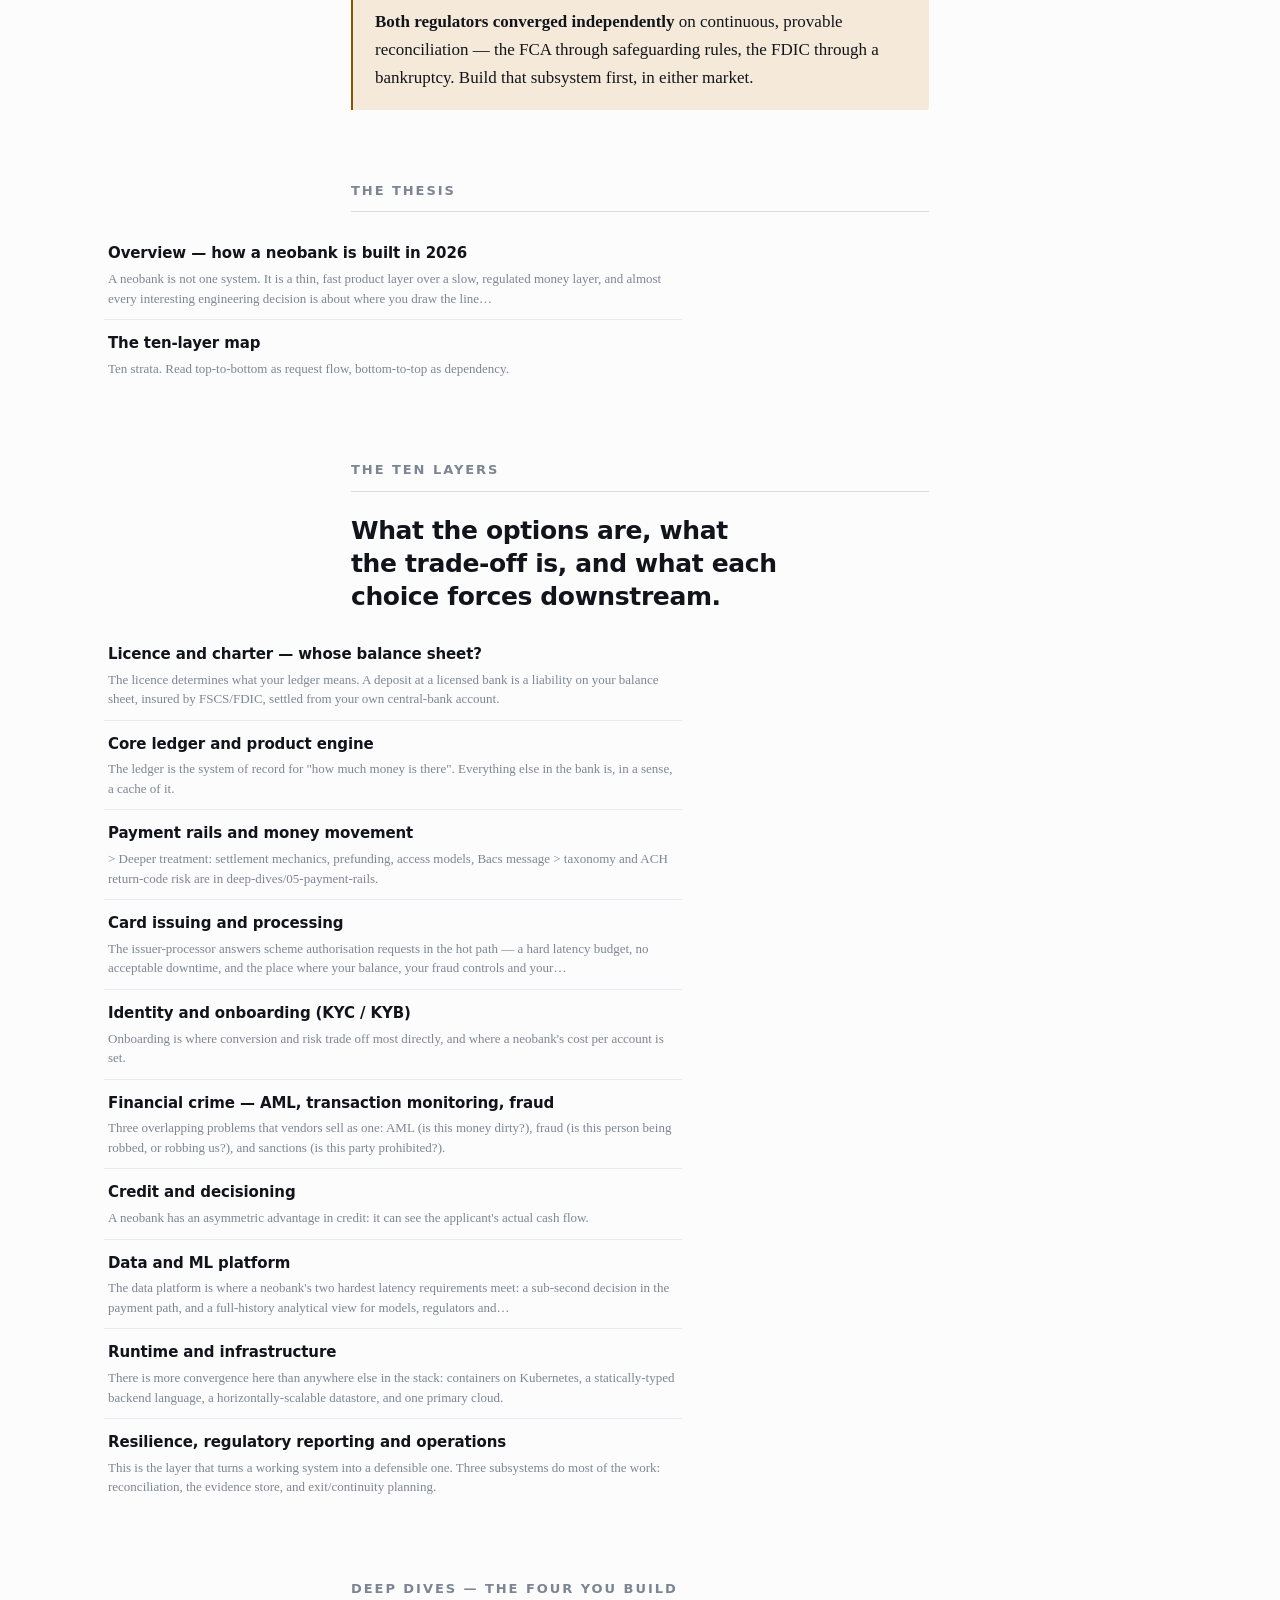
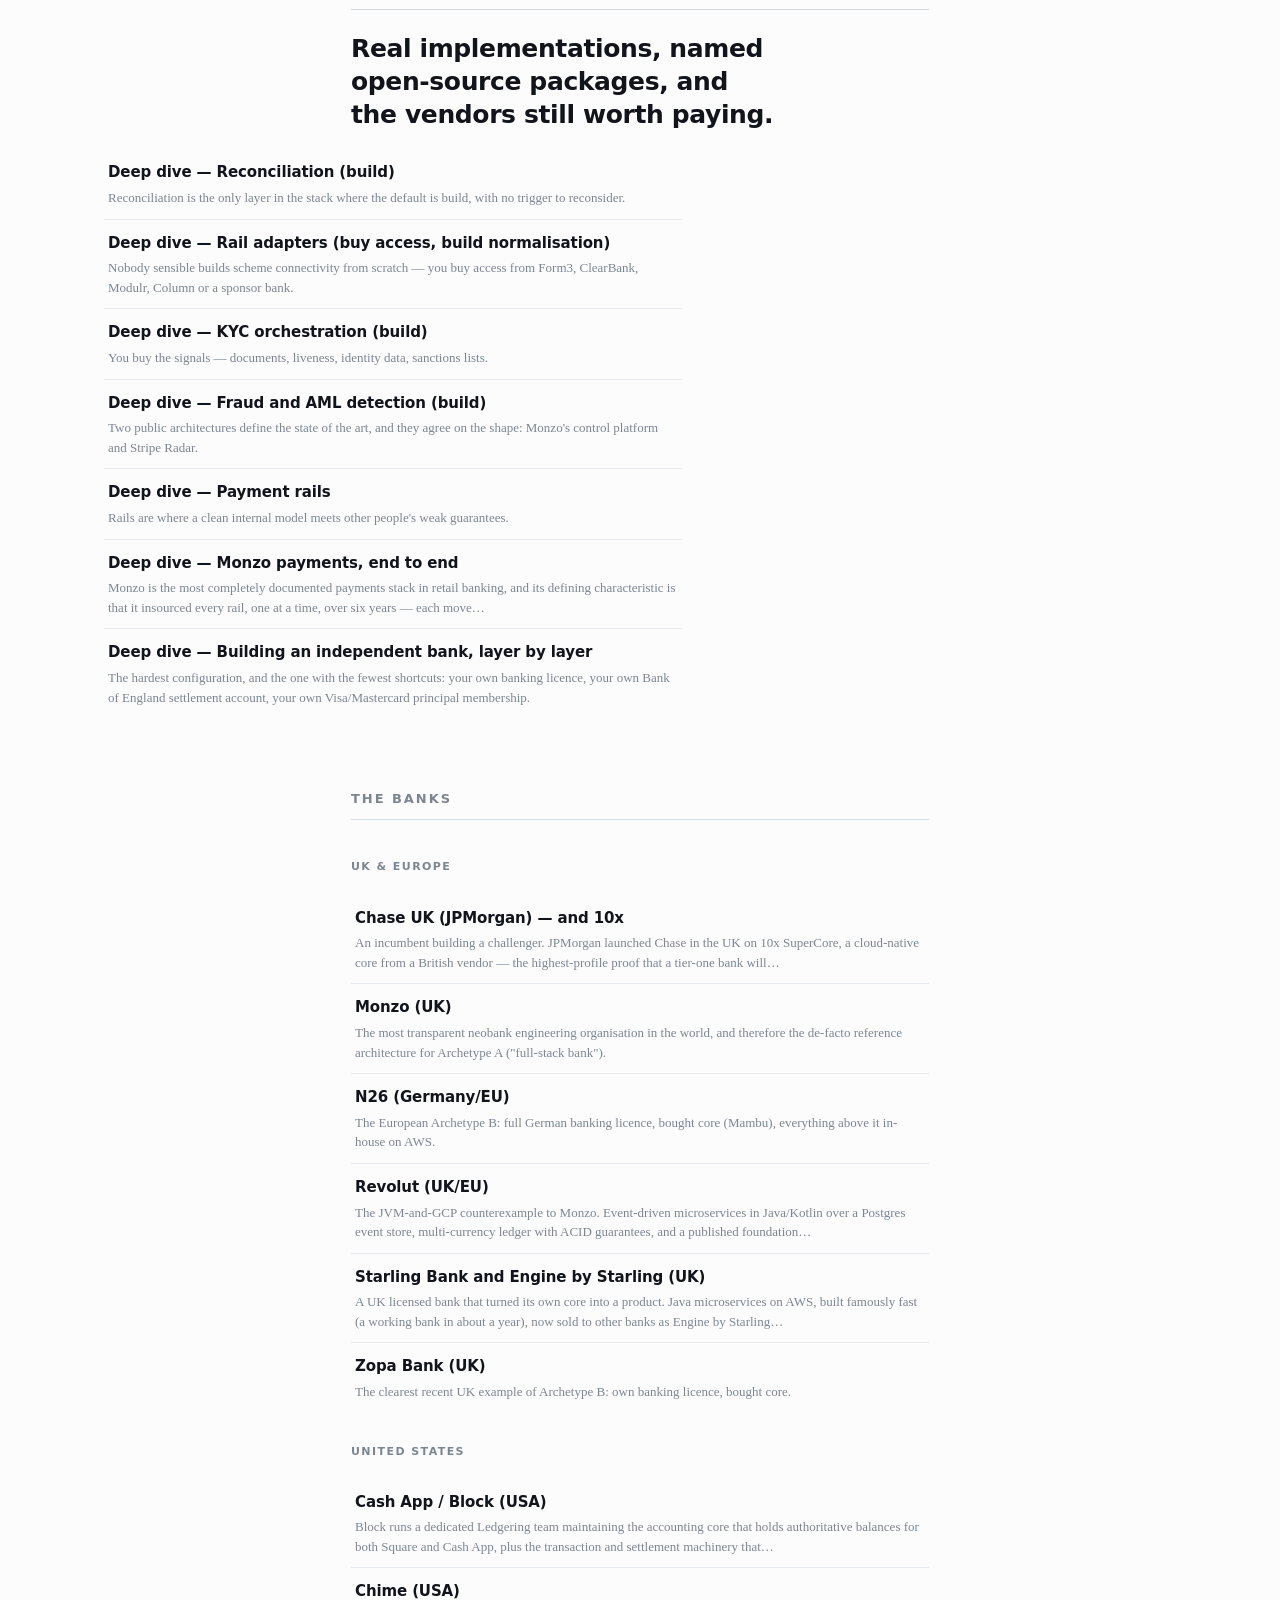
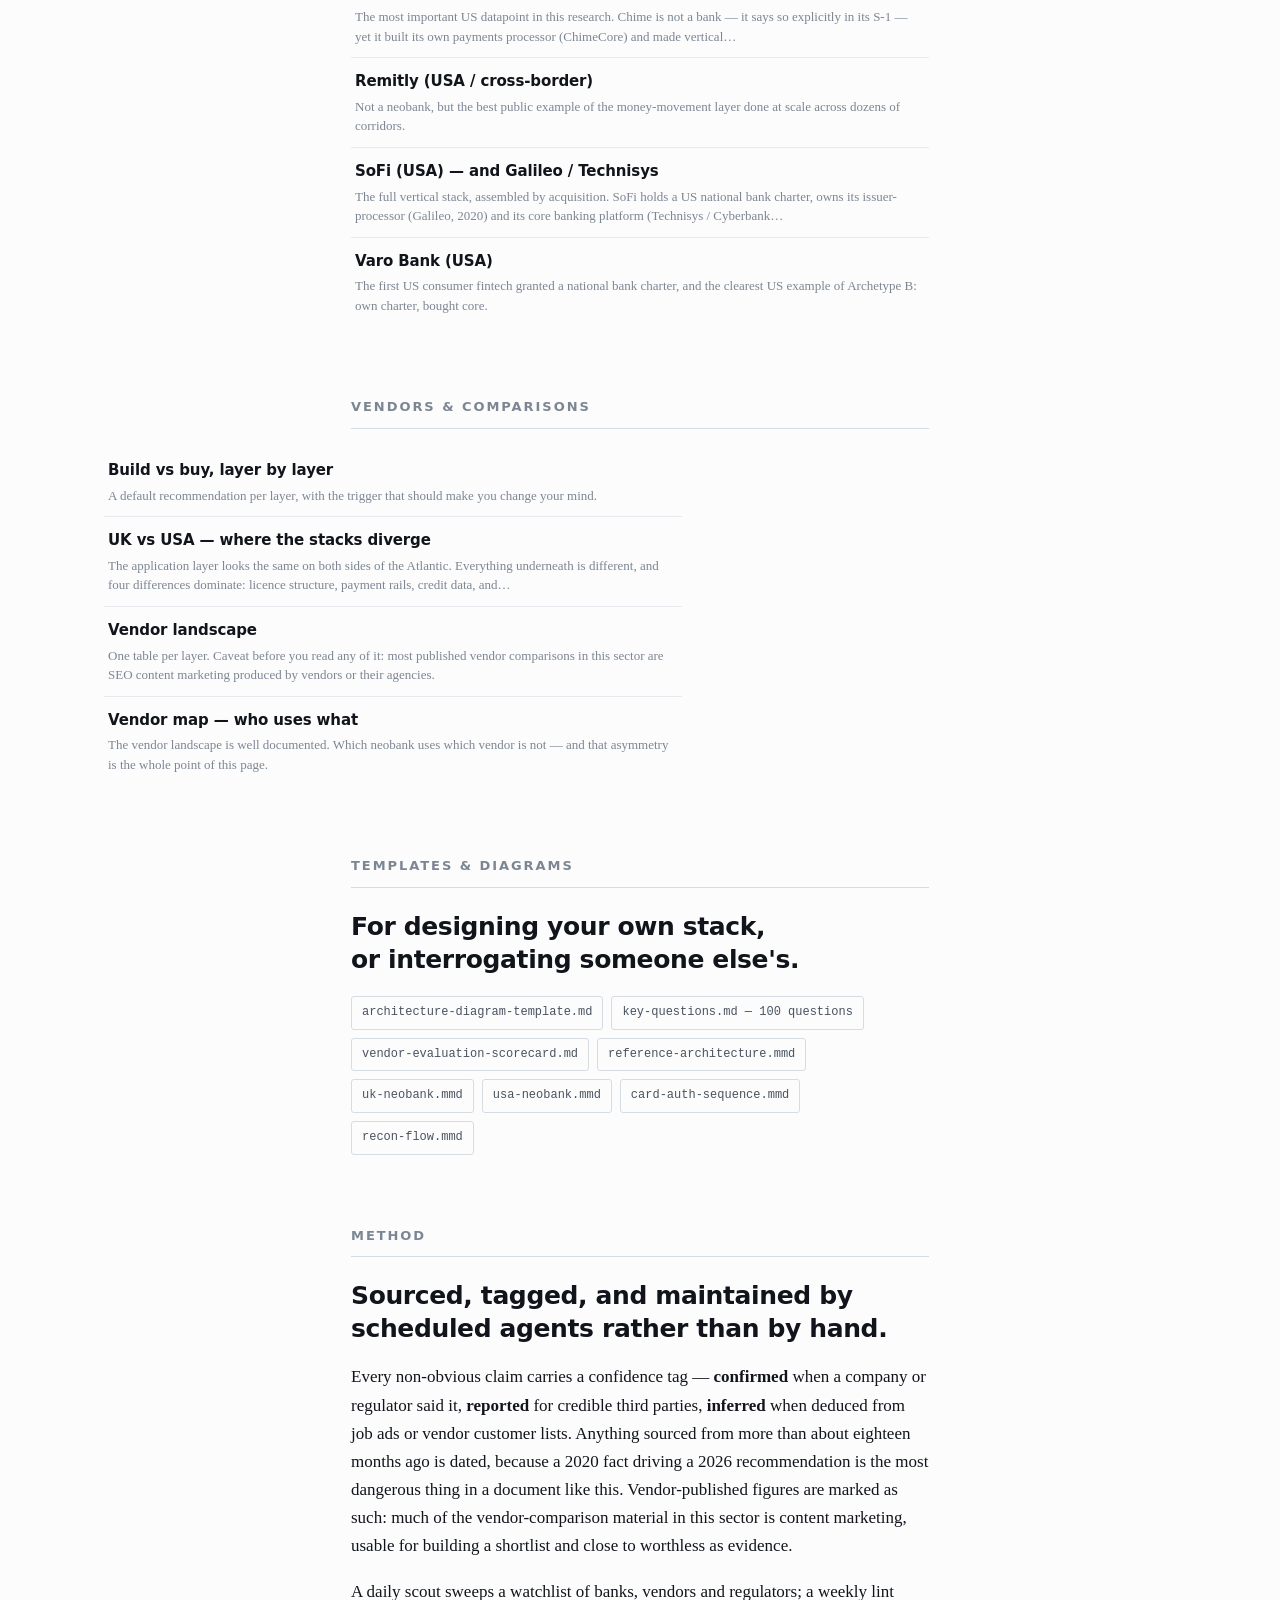
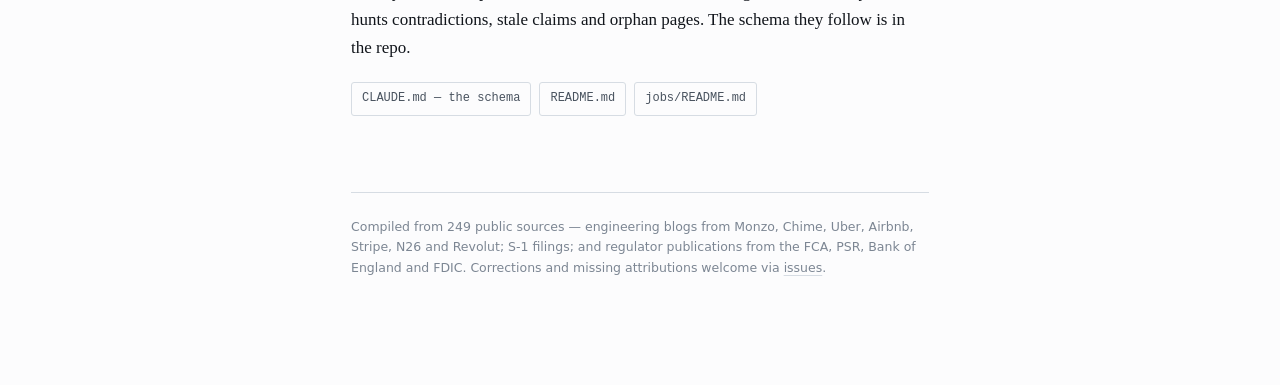
==== commit 3025b0bc: "Fill a gap: money coming in is a different vendor entirely A question exposed a real hole in the lay" ====
--- a/index.html
+++ b/index.html
@@ -148,7 +148,7 @@
   <p class="eyebrow">UK &amp; USA neobank technology research</p>
   <h1>Neobank Stack</h1>
   <p class="standfirst">How UK and USA neobanks are actually built — the ledger, the rails, the card stack, financial crime, credit, data and the infrastructure underneath. Every non-obvious claim is sourced and confidence-tagged.</p>
-  <p class="meta"><span><b>34</b> pages</span><span><b>249</b> sources</span><span><b>43,110</b> words</span><span><b>11</b> banks</span><span><a href="https://github.com/fernfant/neobank-stack">GitHub</a></span></p>
+  <p class="meta"><span><b>34</b> pages</span><span><b>249</b> sources</span><span><b>43,442</b> words</span><span><b>11</b> banks</span><span><a href="https://github.com/fernfant/neobank-stack">GitHub</a></span></p>
 </header>
 
 <div class="prose"><h2>Start here</h2>
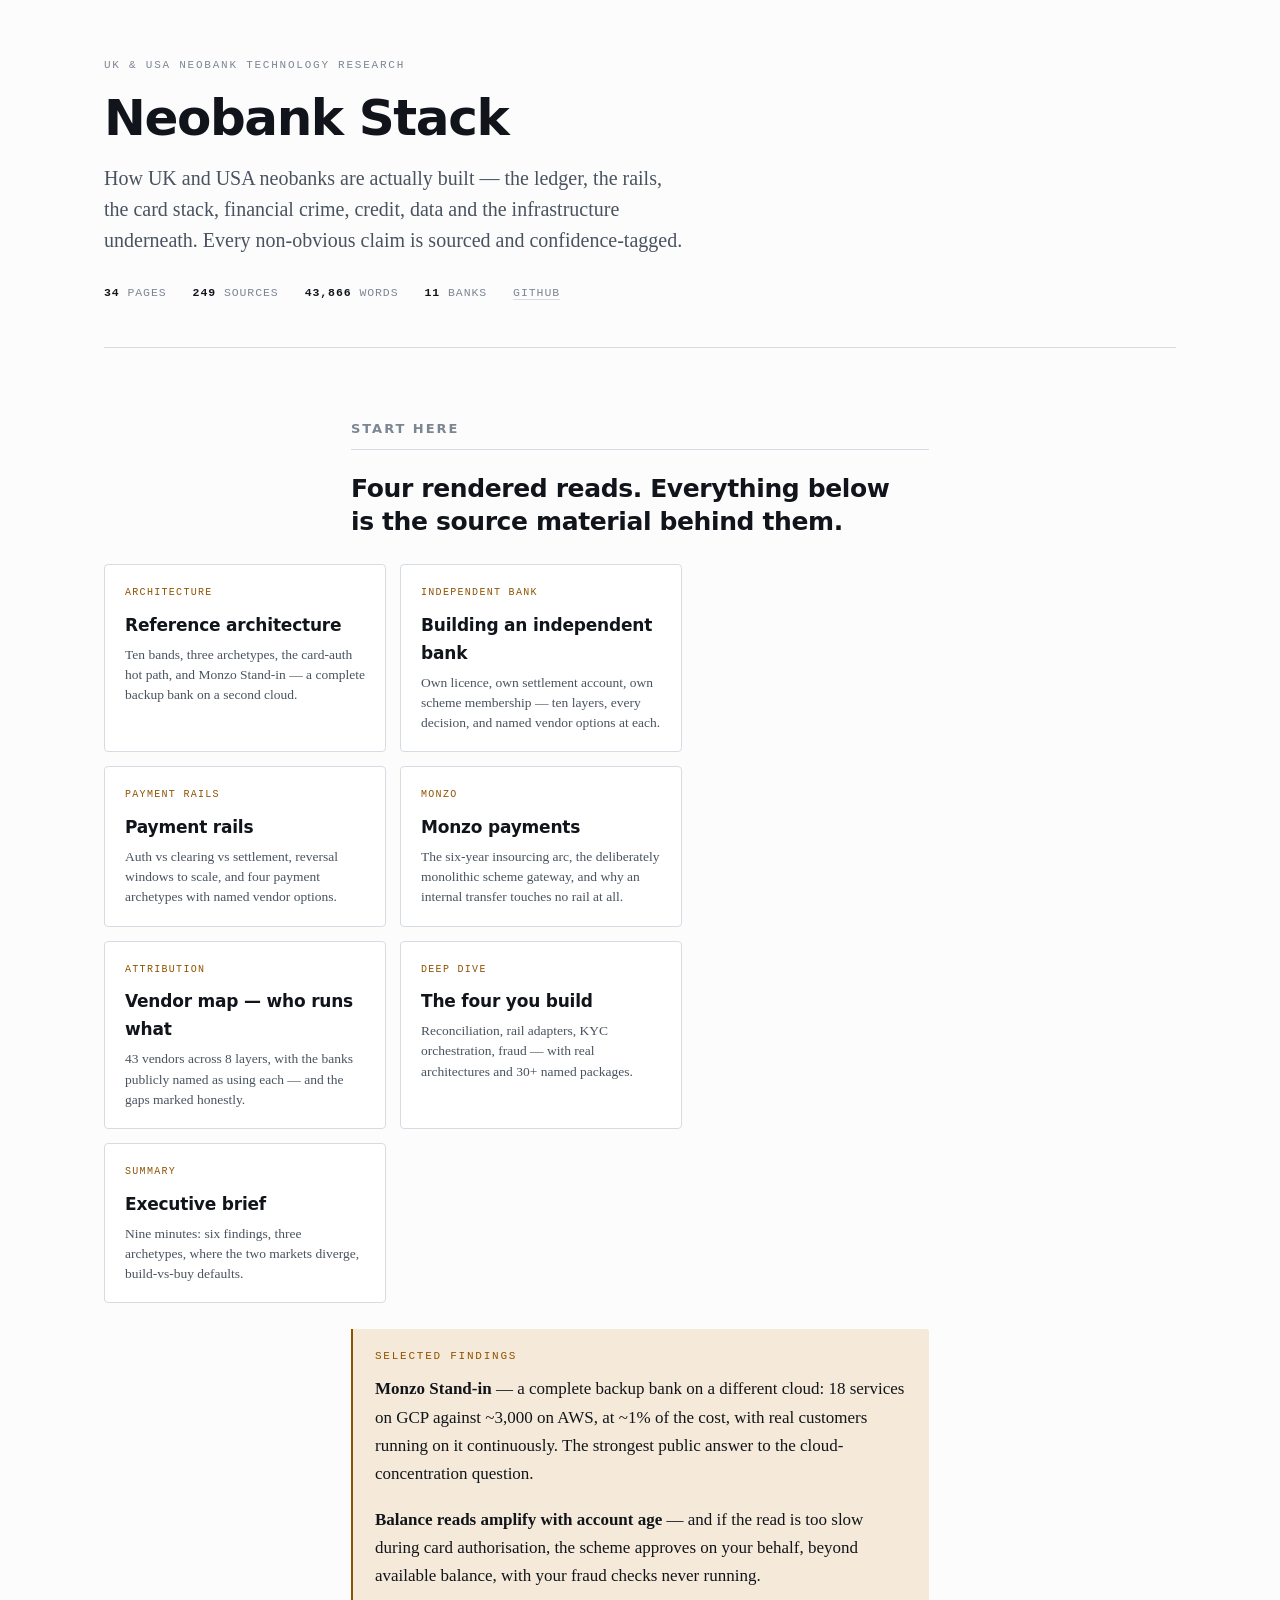
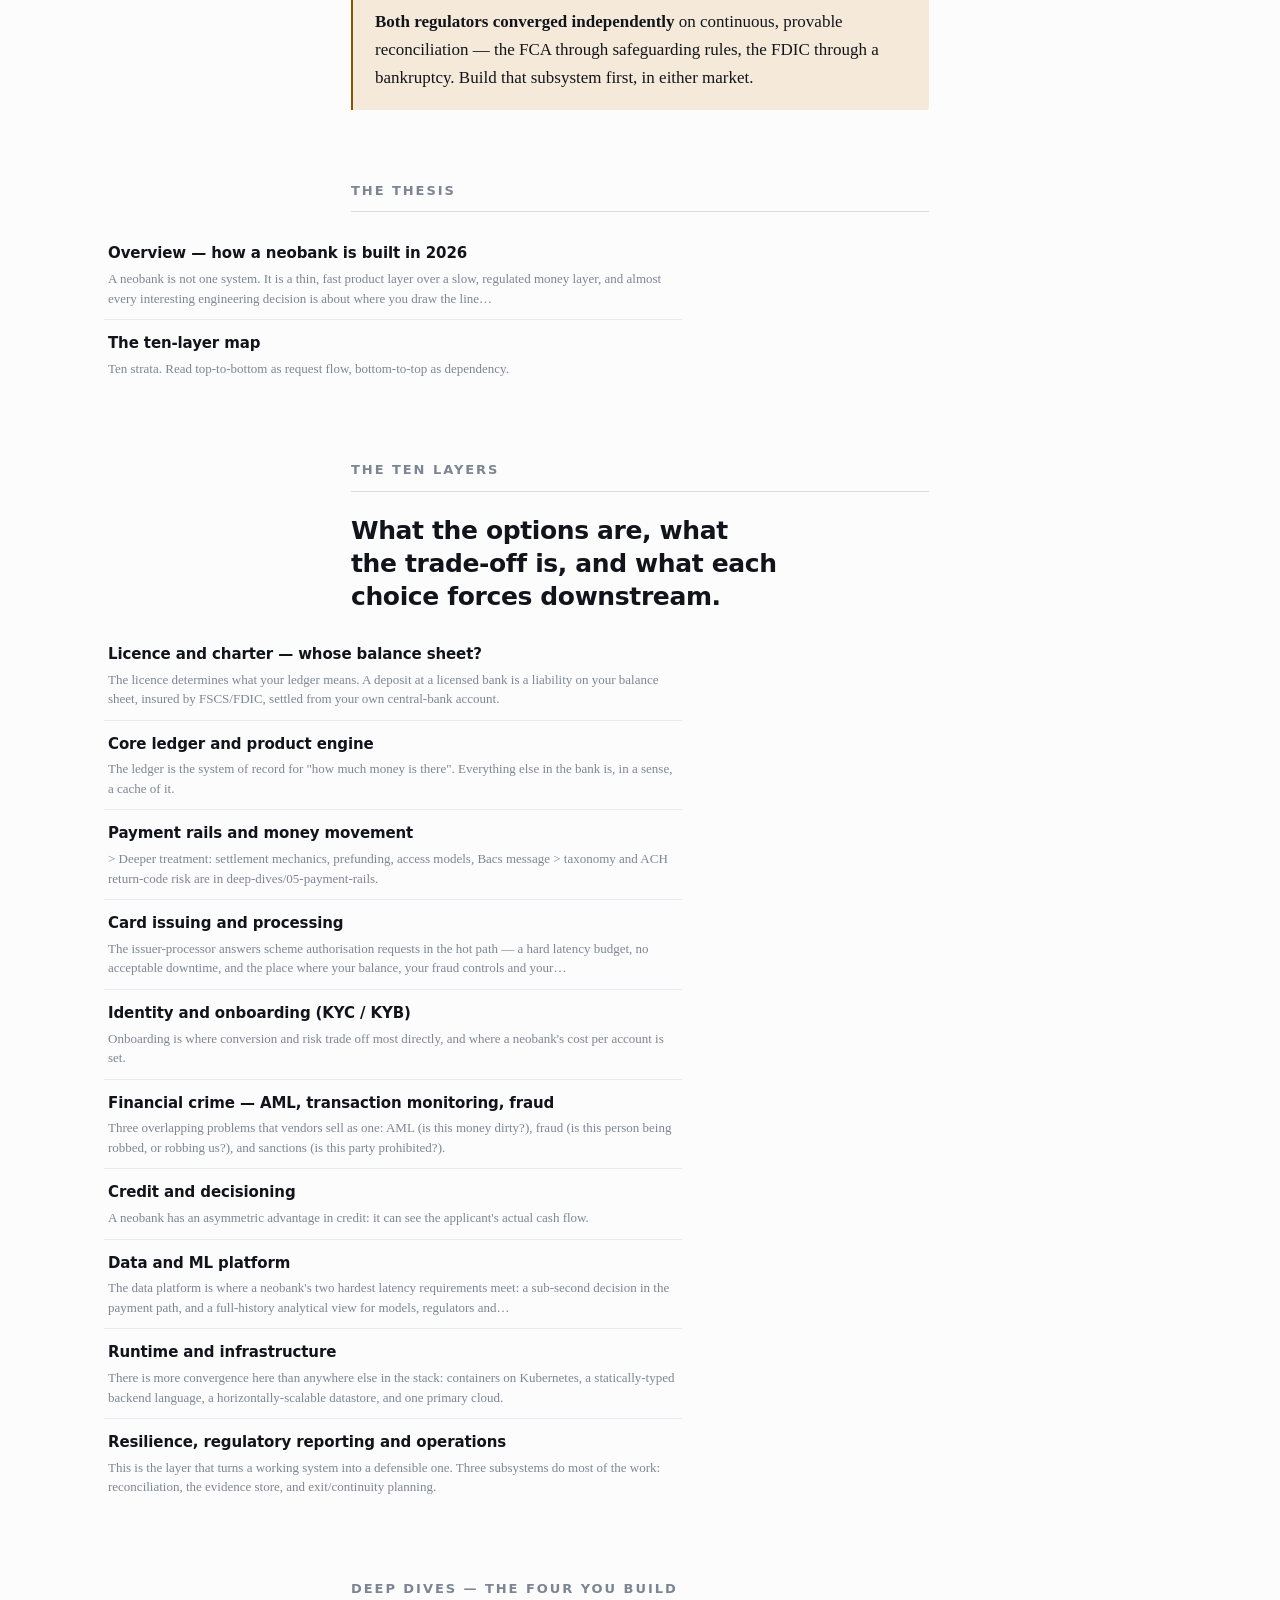
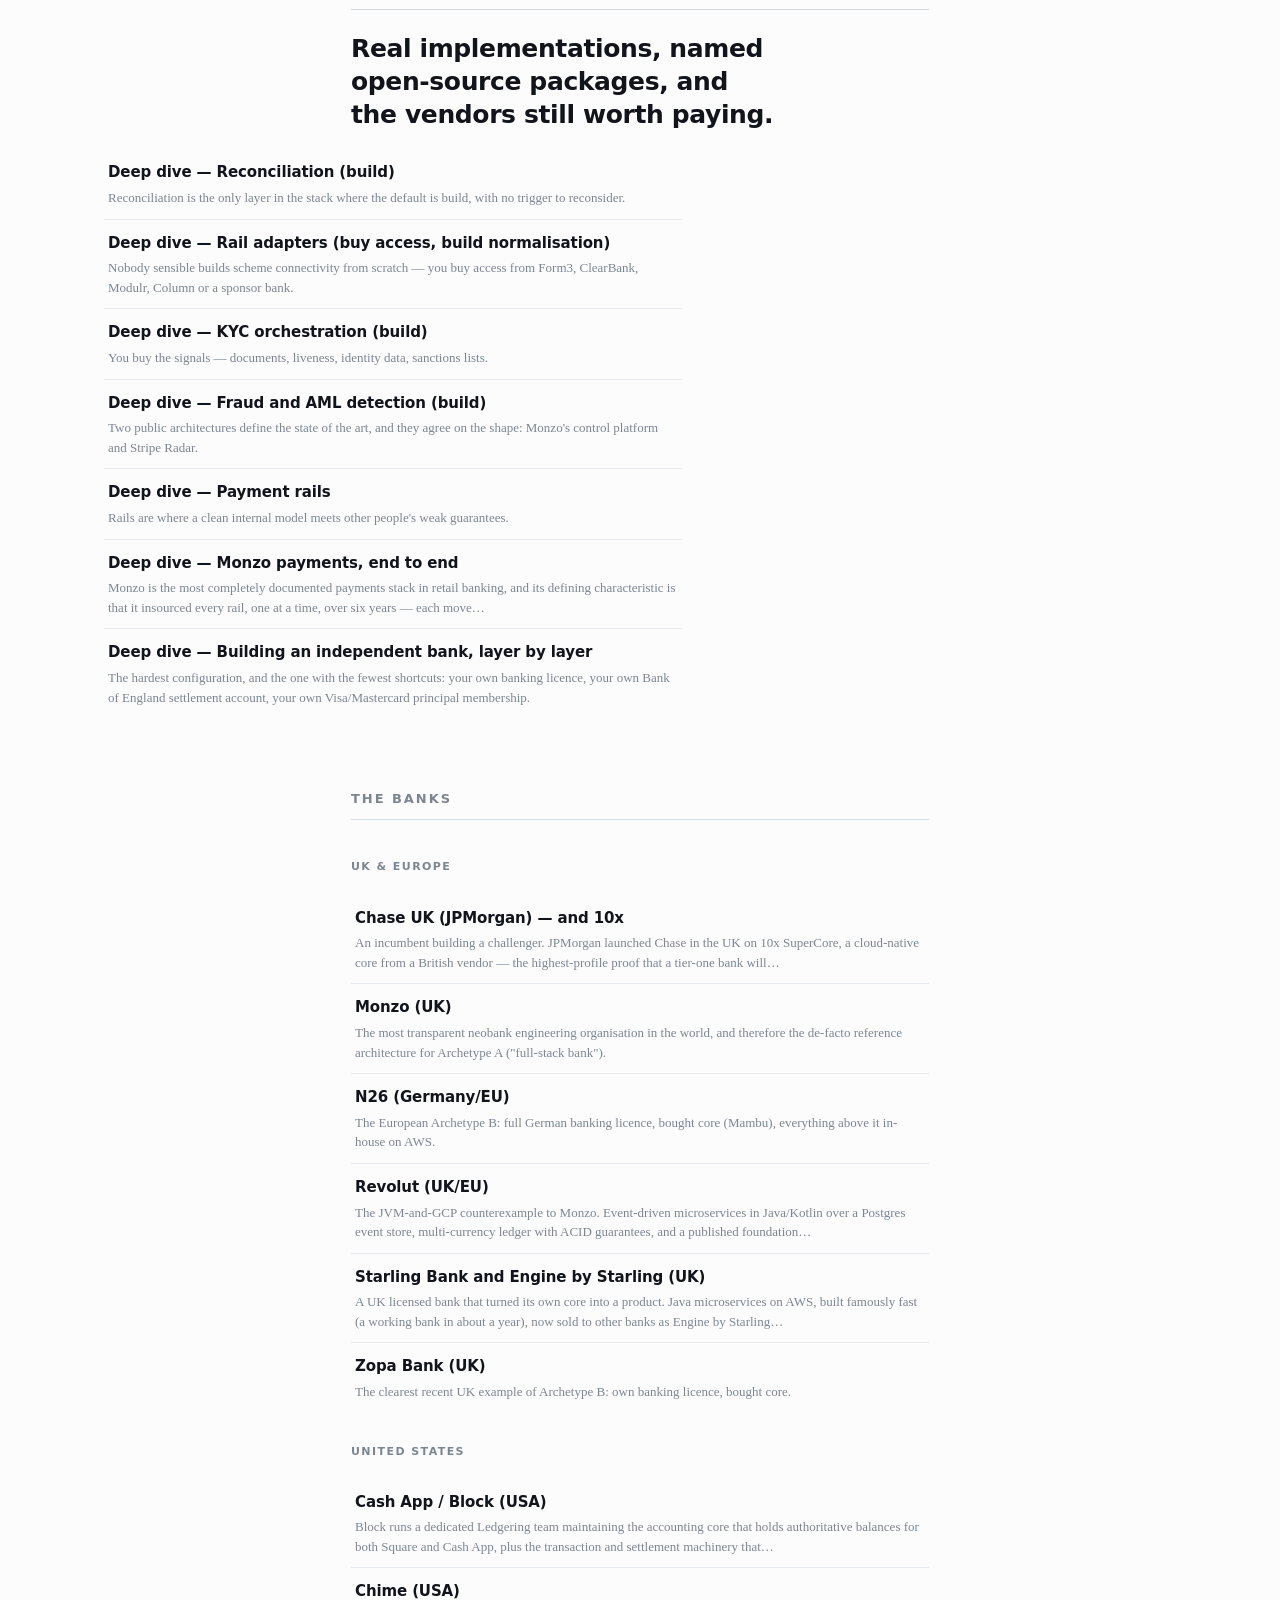
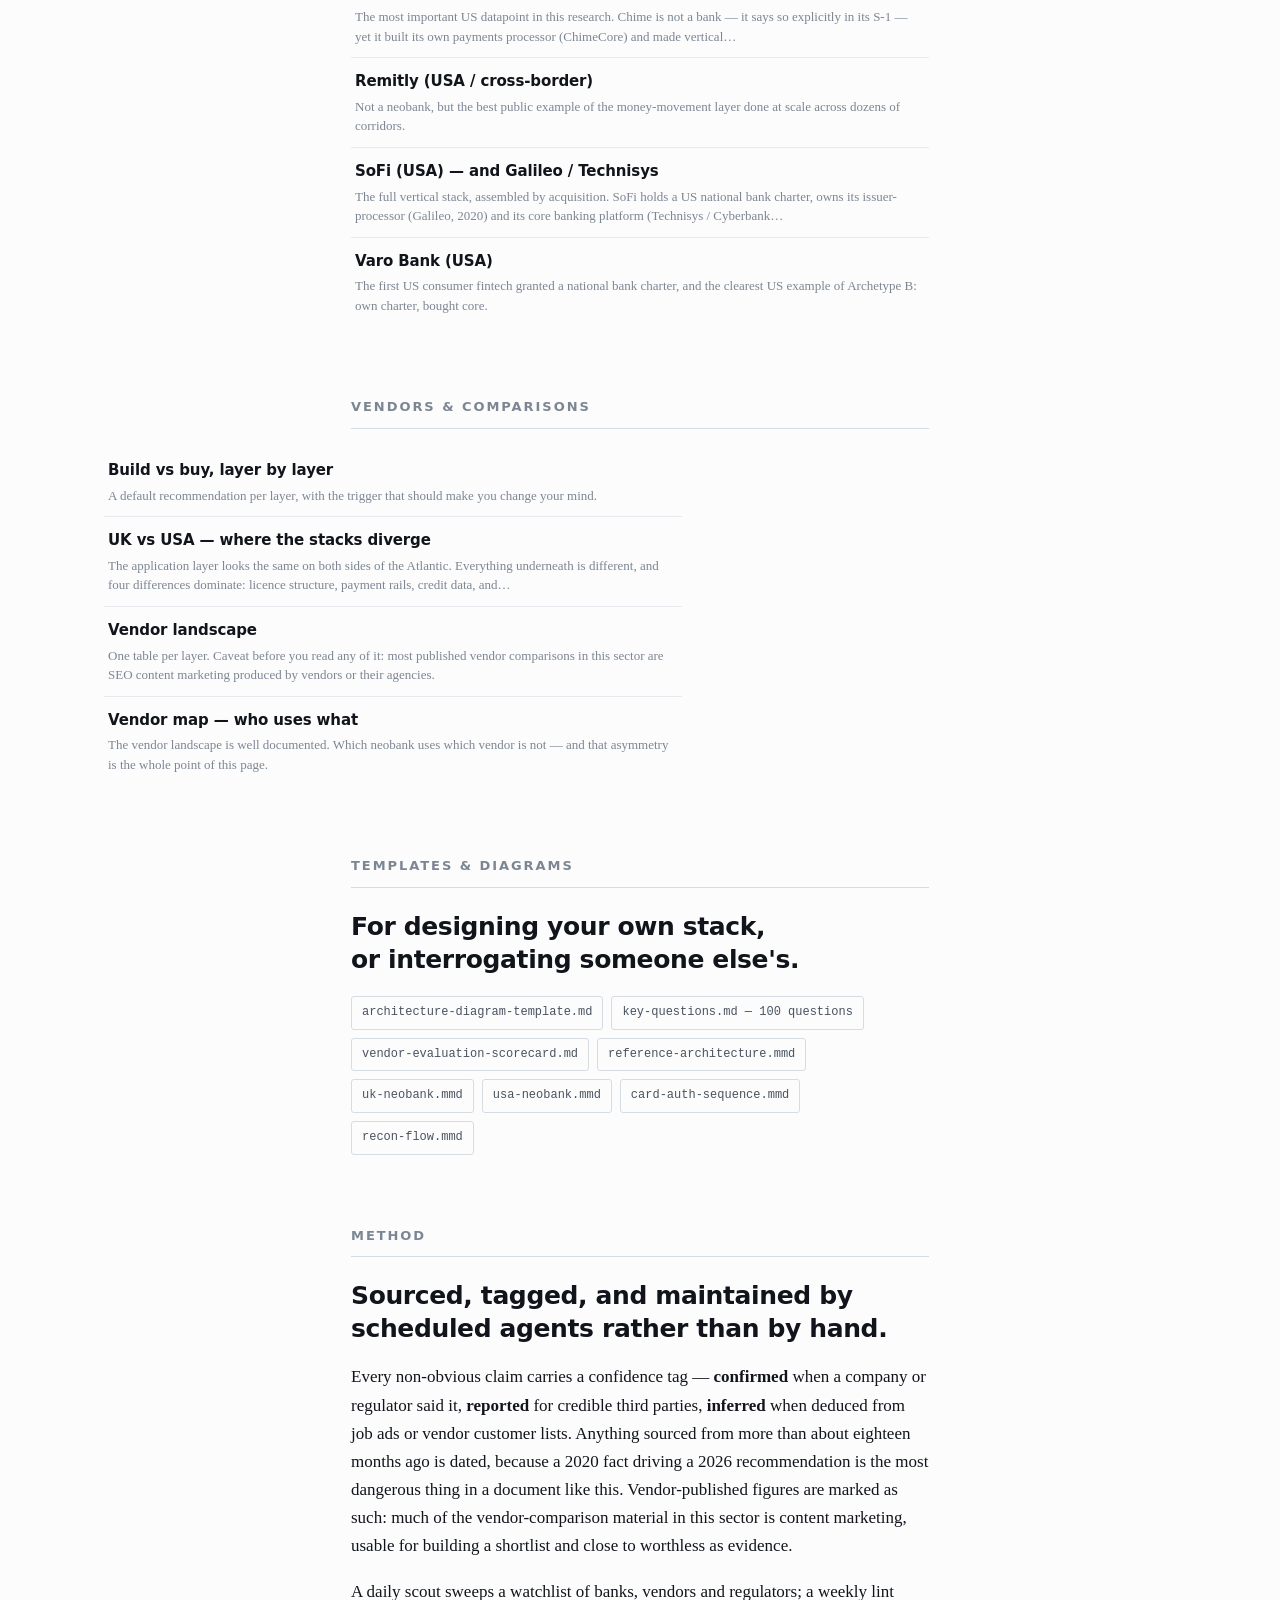
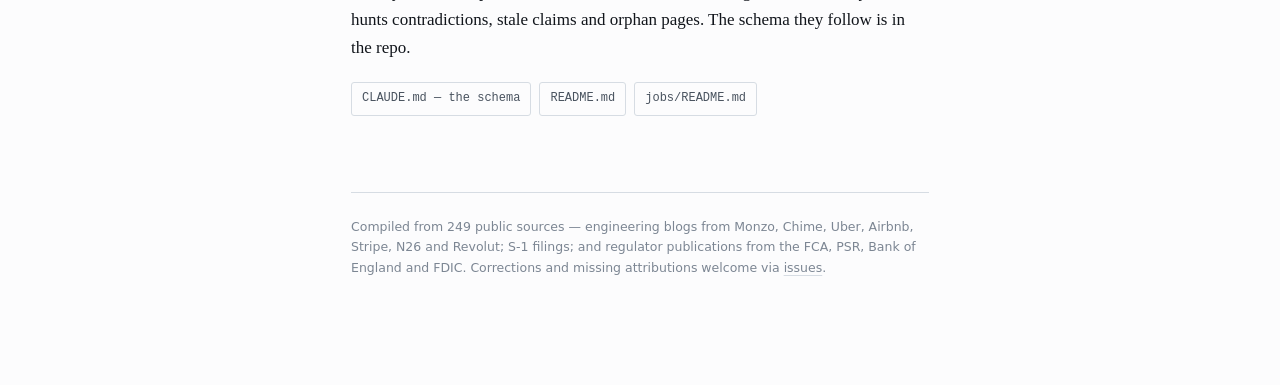
==== commit 40b6a72d: "Fraud is six problems, not one layer The stack answered "where is fraud?" with "layer 07", which is " ====
--- a/index.html
+++ b/index.html
@@ -148,7 +148,7 @@
   <p class="eyebrow">UK &amp; USA neobank technology research</p>
   <h1>Neobank Stack</h1>
   <p class="standfirst">How UK and USA neobanks are actually built — the ledger, the rails, the card stack, financial crime, credit, data and the infrastructure underneath. Every non-obvious claim is sourced and confidence-tagged.</p>
-  <p class="meta"><span><b>34</b> pages</span><span><b>249</b> sources</span><span><b>43,442</b> words</span><span><b>11</b> banks</span><span><a href="https://github.com/fernfant/neobank-stack">GitHub</a></span></p>
+  <p class="meta"><span><b>34</b> pages</span><span><b>249</b> sources</span><span><b>43,866</b> words</span><span><b>11</b> banks</span><span><a href="https://github.com/fernfant/neobank-stack">GitHub</a></span></p>
 </header>
 
 <div class="prose"><h2>Start here</h2>
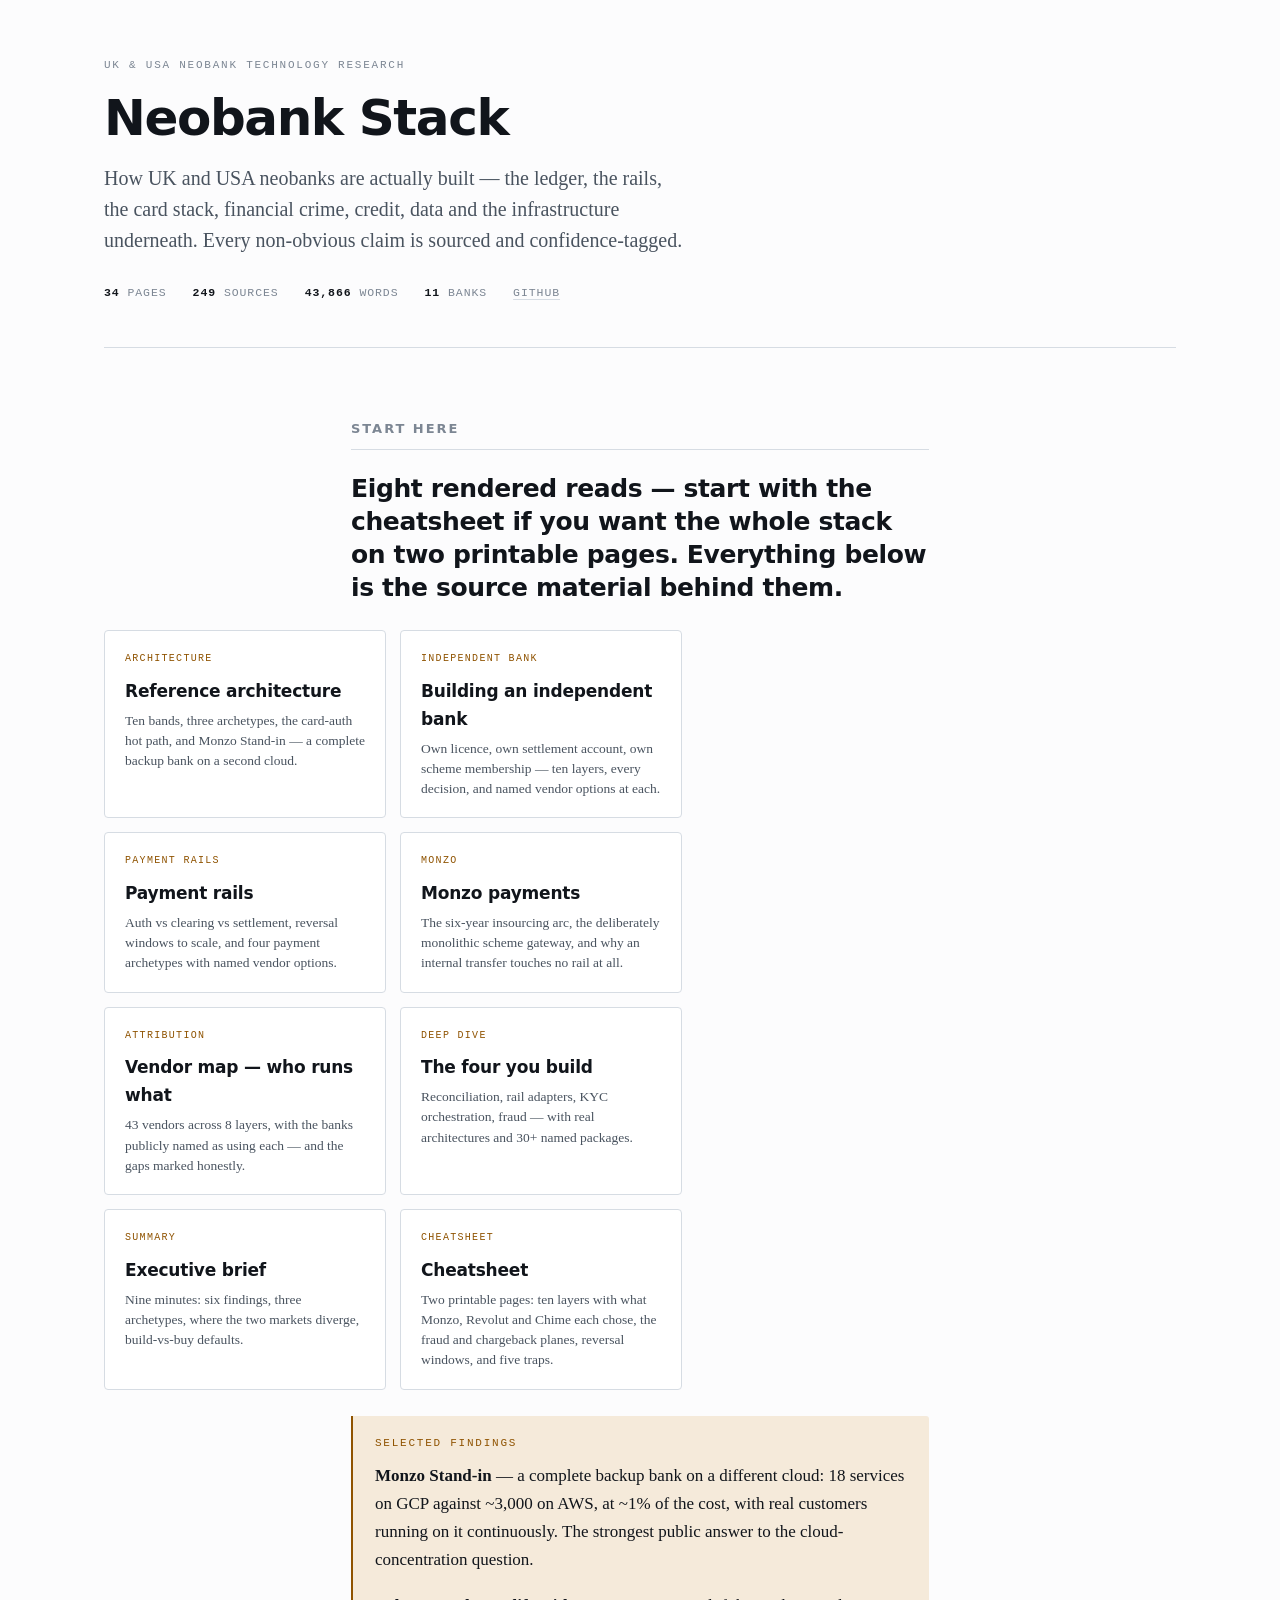
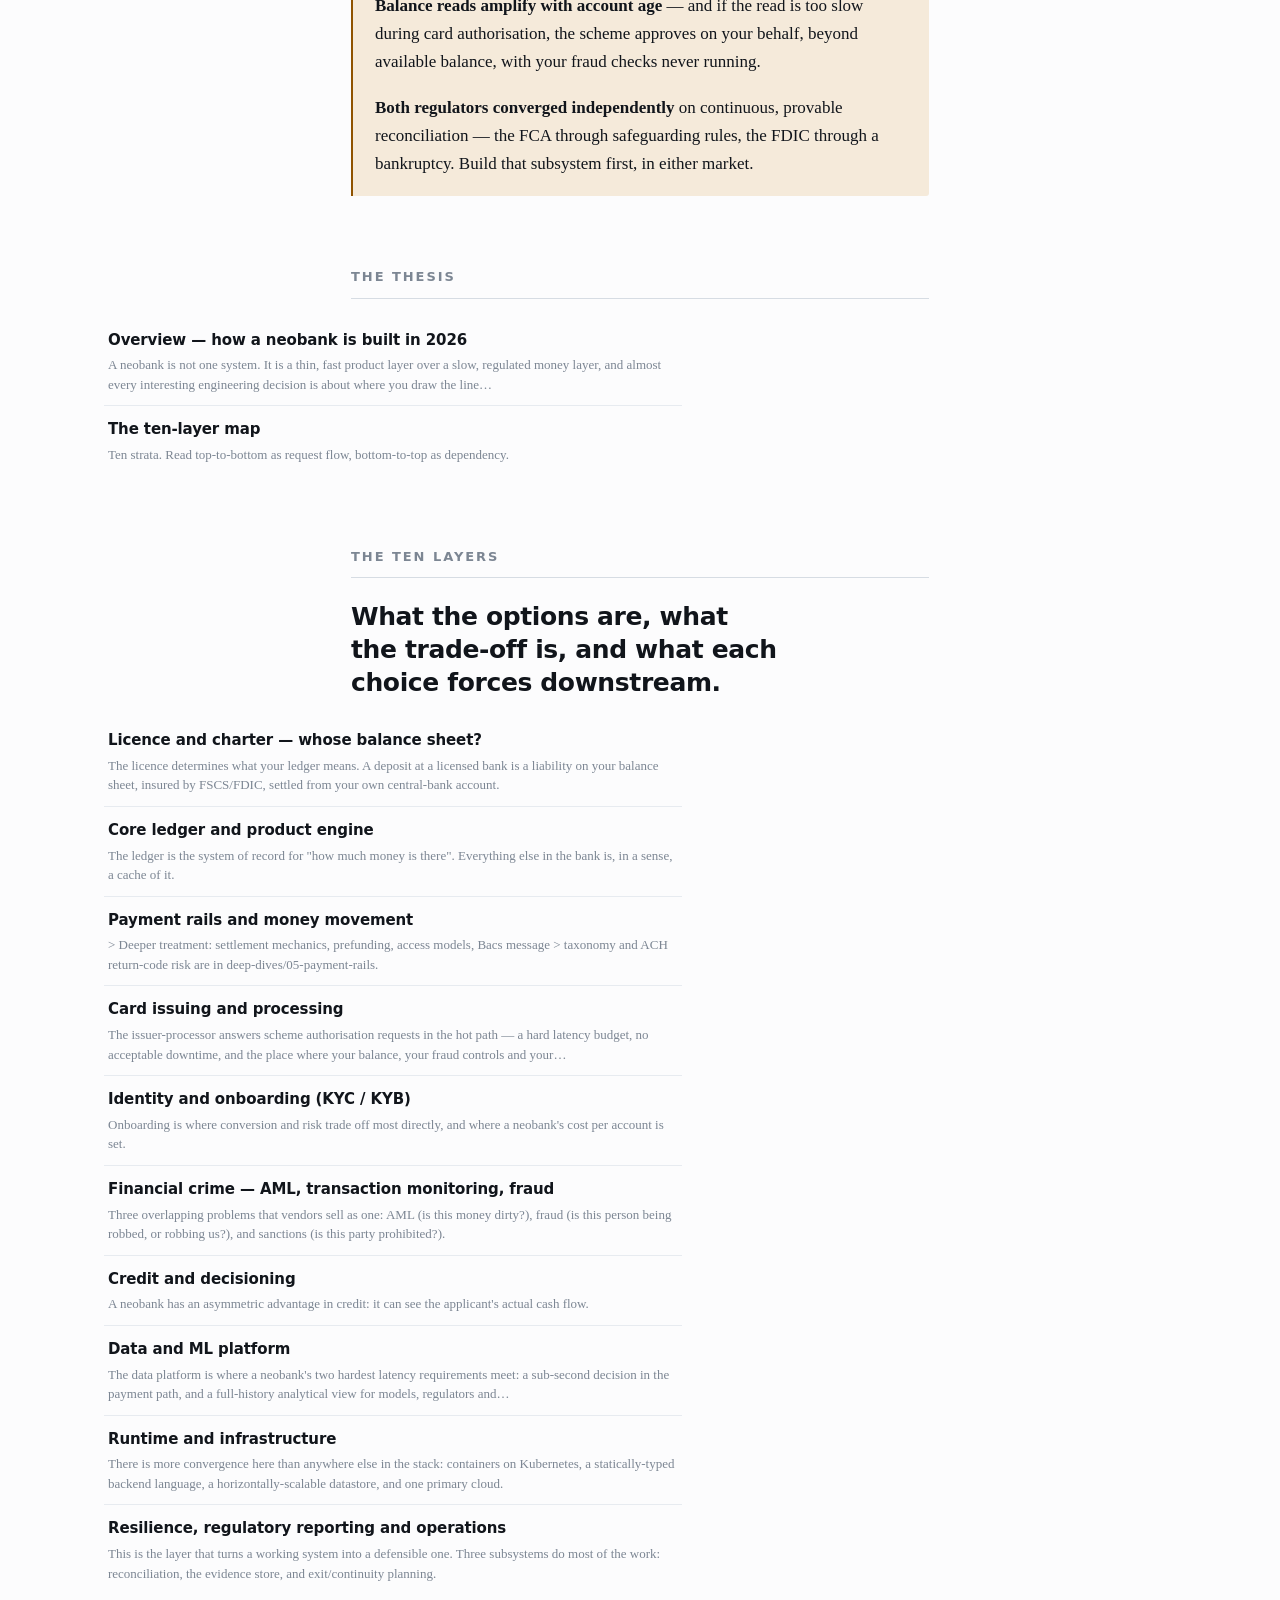
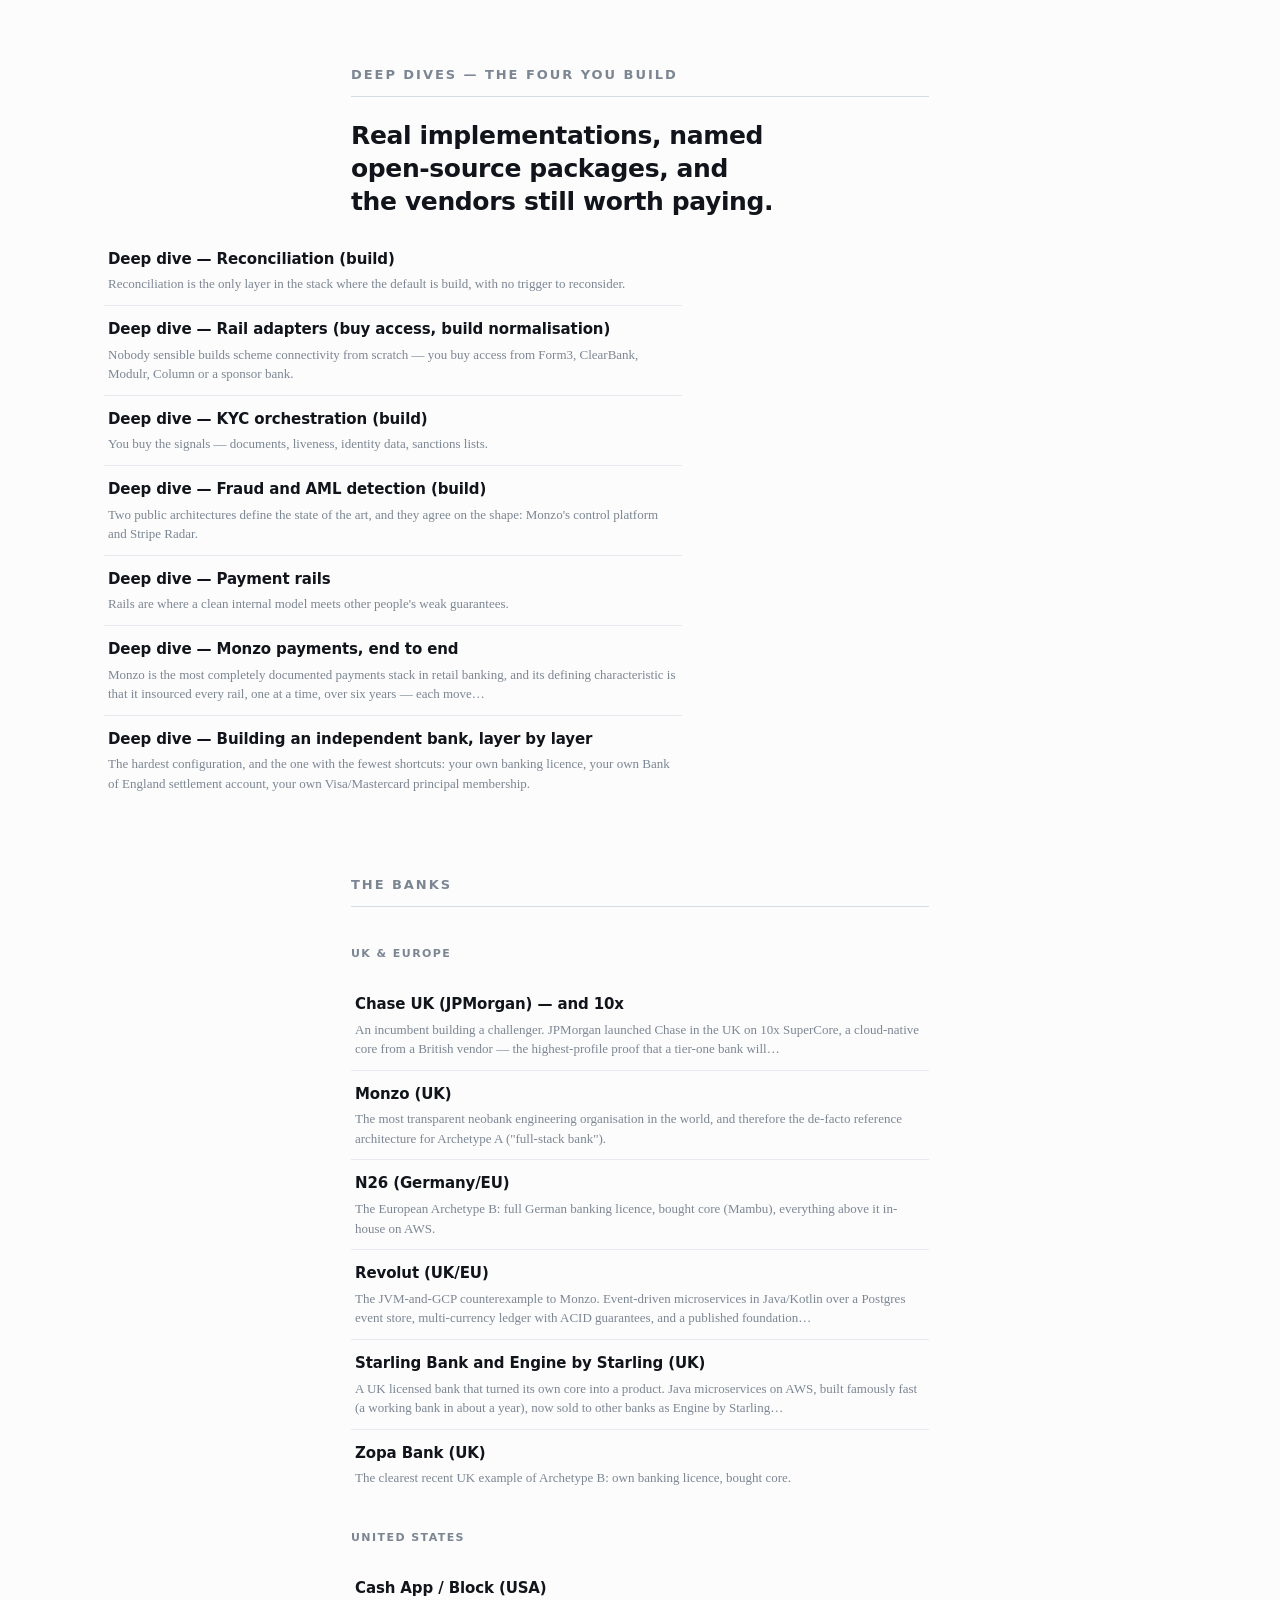
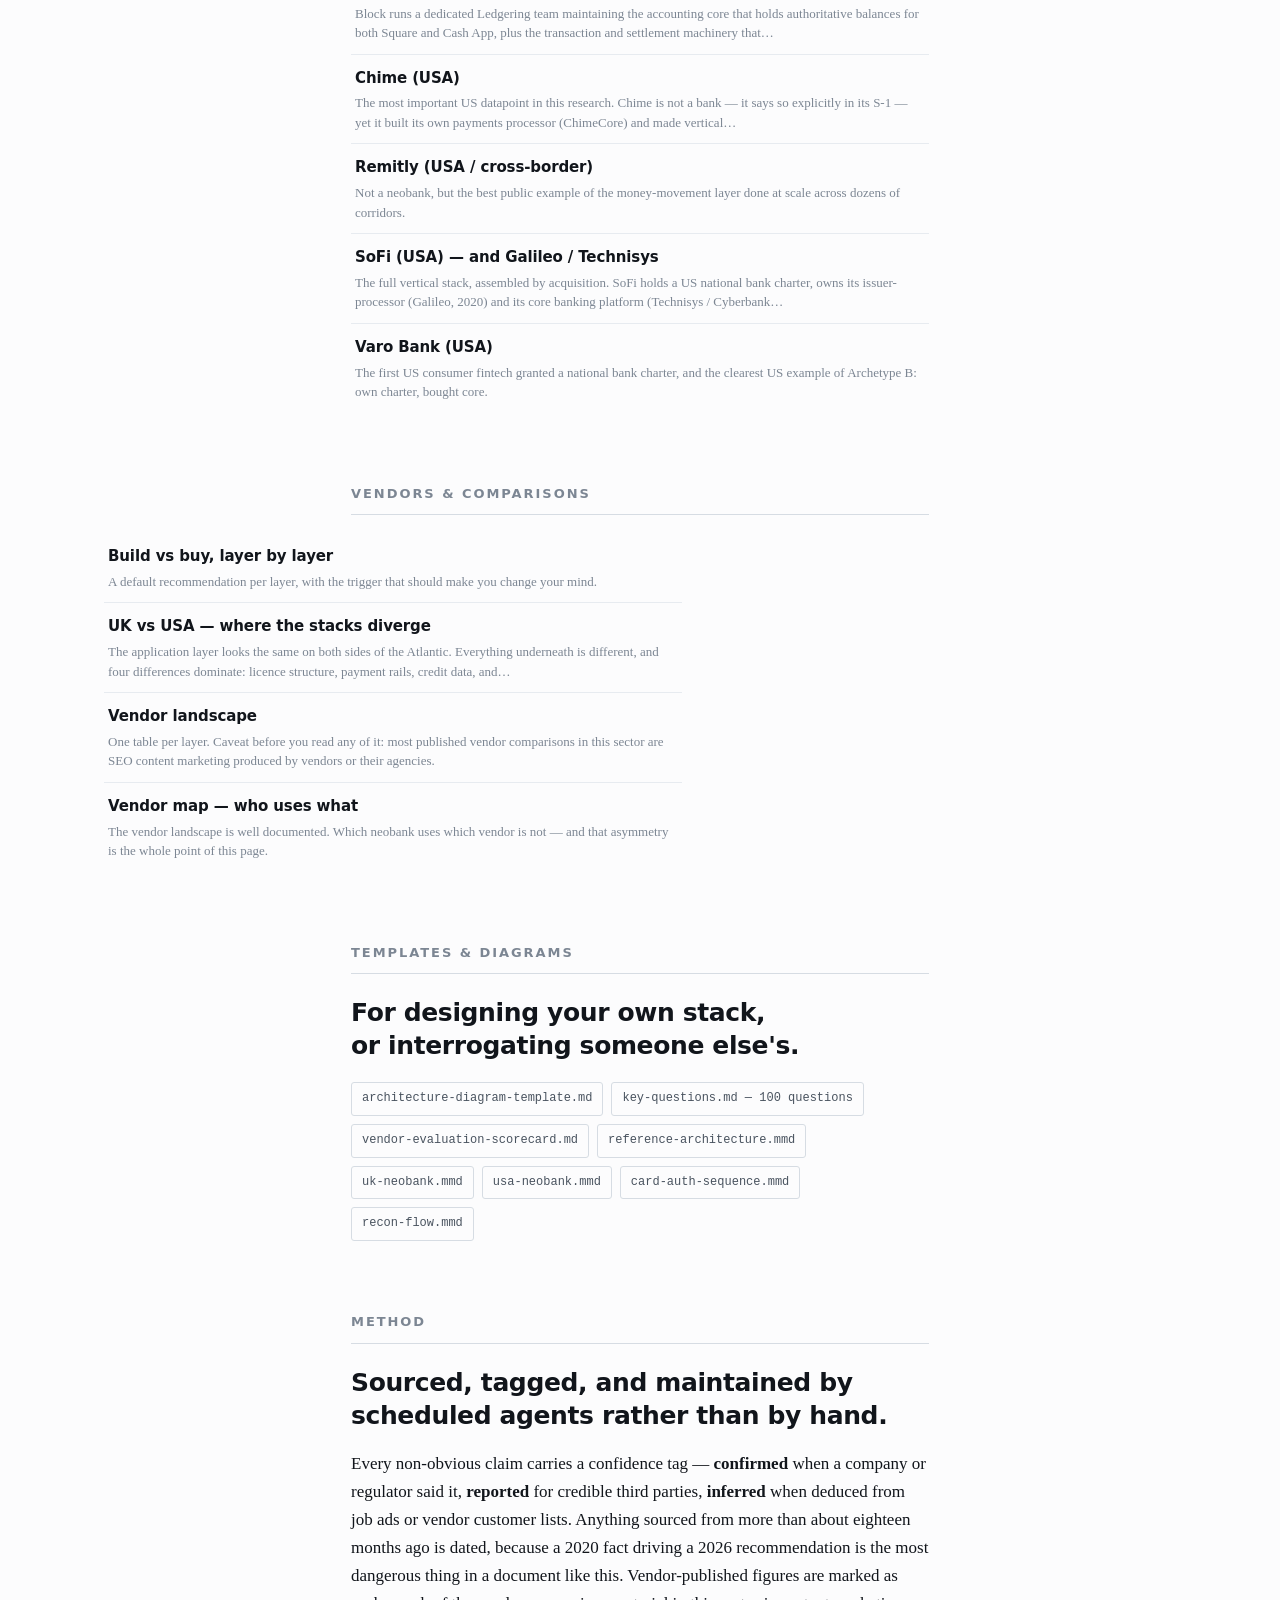
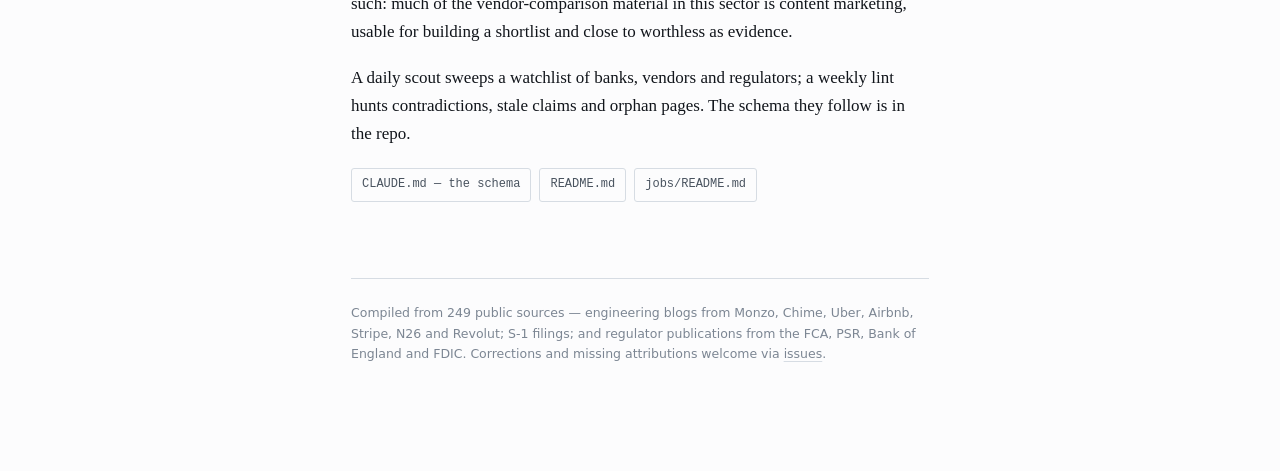
==== commit b9af6408: "Add a two-page printable cheatsheet Condenses the whole stack onto two A4 landscape sheets. Sheet 1 " ====
--- a/index.html
+++ b/index.html
@@ -152,9 +152,9 @@
 </header>
 
 <div class="prose"><h2>Start here</h2>
-<p class="lede">Four rendered reads. Everything below is the source material behind them.</p></div>
+<p class="lede">Eight rendered reads &mdash; start with the cheatsheet if you want the whole stack on two printable pages. Everything below is the source material behind them.</p></div>
 <div class="cards prose">
-<a class="card" href="https://fernfant.github.io/neobank-stack/diagrams/reference-architecture.html"><span class="k">Architecture</span><span class="h">Reference architecture</span><span class="p">Ten bands, three archetypes, the card-auth hot path, and Monzo Stand-in — a complete backup bank on a second cloud.</span></a><a class="card" href="https://fernfant.github.io/neobank-stack/summary/independent-bank.html"><span class="k">Independent bank</span><span class="h">Building an independent bank</span><span class="p">Own licence, own settlement account, own scheme membership — ten layers, every decision, and named vendor options at each.</span></a><a class="card" href="https://fernfant.github.io/neobank-stack/summary/payment-rails.html"><span class="k">Payment rails</span><span class="h">Payment rails</span><span class="p">Auth vs clearing vs settlement, reversal windows to scale, and four payment archetypes with named vendor options.</span></a><a class="card" href="https://fernfant.github.io/neobank-stack/summary/monzo-payments.html"><span class="k">Monzo</span><span class="h">Monzo payments</span><span class="p">The six-year insourcing arc, the deliberately monolithic scheme gateway, and why an internal transfer touches no rail at all.</span></a><a class="card" href="https://fernfant.github.io/neobank-stack/summary/vendor-map.html"><span class="k">Attribution</span><span class="h">Vendor map — who runs what</span><span class="p">43 vendors across 8 layers, with the banks publicly named as using each — and the gaps marked honestly.</span></a><a class="card" href="https://fernfant.github.io/neobank-stack/summary/deep-dive.html"><span class="k">Deep dive</span><span class="h">The four you build</span><span class="p">Reconciliation, rail adapters, KYC orchestration, fraud — with real architectures and 30+ named packages.</span></a><a class="card" href="https://fernfant.github.io/neobank-stack/summary/summary-with-diagram.html"><span class="k">Summary</span><span class="h">Executive brief</span><span class="p">Nine minutes: six findings, three archetypes, where the two markets diverge, build-vs-buy defaults.</span></a>
+<a class="card" href="https://fernfant.github.io/neobank-stack/diagrams/reference-architecture.html"><span class="k">Architecture</span><span class="h">Reference architecture</span><span class="p">Ten bands, three archetypes, the card-auth hot path, and Monzo Stand-in — a complete backup bank on a second cloud.</span></a><a class="card" href="https://fernfant.github.io/neobank-stack/summary/independent-bank.html"><span class="k">Independent bank</span><span class="h">Building an independent bank</span><span class="p">Own licence, own settlement account, own scheme membership — ten layers, every decision, and named vendor options at each.</span></a><a class="card" href="https://fernfant.github.io/neobank-stack/summary/payment-rails.html"><span class="k">Payment rails</span><span class="h">Payment rails</span><span class="p">Auth vs clearing vs settlement, reversal windows to scale, and four payment archetypes with named vendor options.</span></a><a class="card" href="https://fernfant.github.io/neobank-stack/summary/monzo-payments.html"><span class="k">Monzo</span><span class="h">Monzo payments</span><span class="p">The six-year insourcing arc, the deliberately monolithic scheme gateway, and why an internal transfer touches no rail at all.</span></a><a class="card" href="https://fernfant.github.io/neobank-stack/summary/vendor-map.html"><span class="k">Attribution</span><span class="h">Vendor map — who runs what</span><span class="p">43 vendors across 8 layers, with the banks publicly named as using each — and the gaps marked honestly.</span></a><a class="card" href="https://fernfant.github.io/neobank-stack/summary/deep-dive.html"><span class="k">Deep dive</span><span class="h">The four you build</span><span class="p">Reconciliation, rail adapters, KYC orchestration, fraud — with real architectures and 30+ named packages.</span></a><a class="card" href="https://fernfant.github.io/neobank-stack/summary/summary-with-diagram.html"><span class="k">Summary</span><span class="h">Executive brief</span><span class="p">Nine minutes: six findings, three archetypes, where the two markets diverge, build-vs-buy defaults.</span></a><a class="card" href="https://fernfant.github.io/neobank-stack/summary/cheatsheet.html"><span class="k">Cheatsheet</span><span class="h">Cheatsheet</span><span class="p">Two printable pages: ten layers with what Monzo, Revolut and Chime each chose, the fraud and chargeback planes, reversal windows, and five traps.</span></a>
 </div>
 
 <div class="prose"><div class="new">
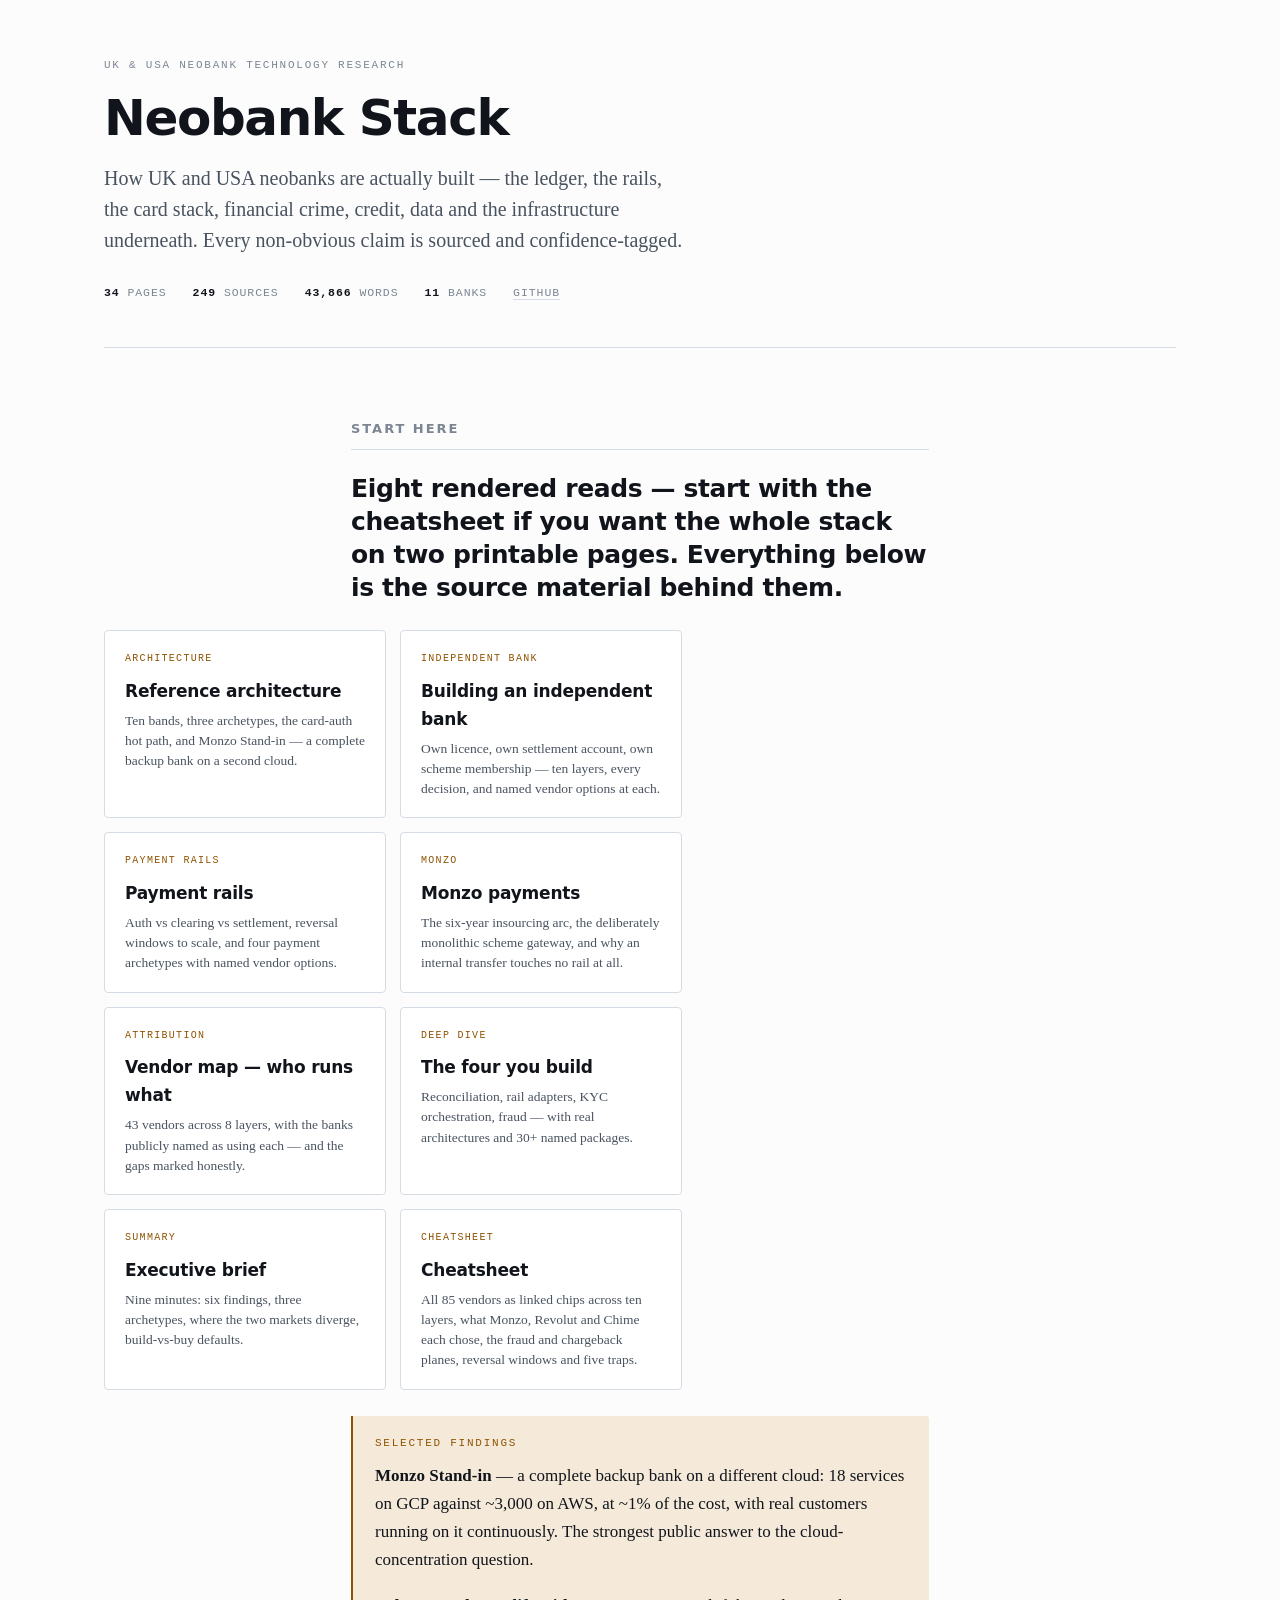
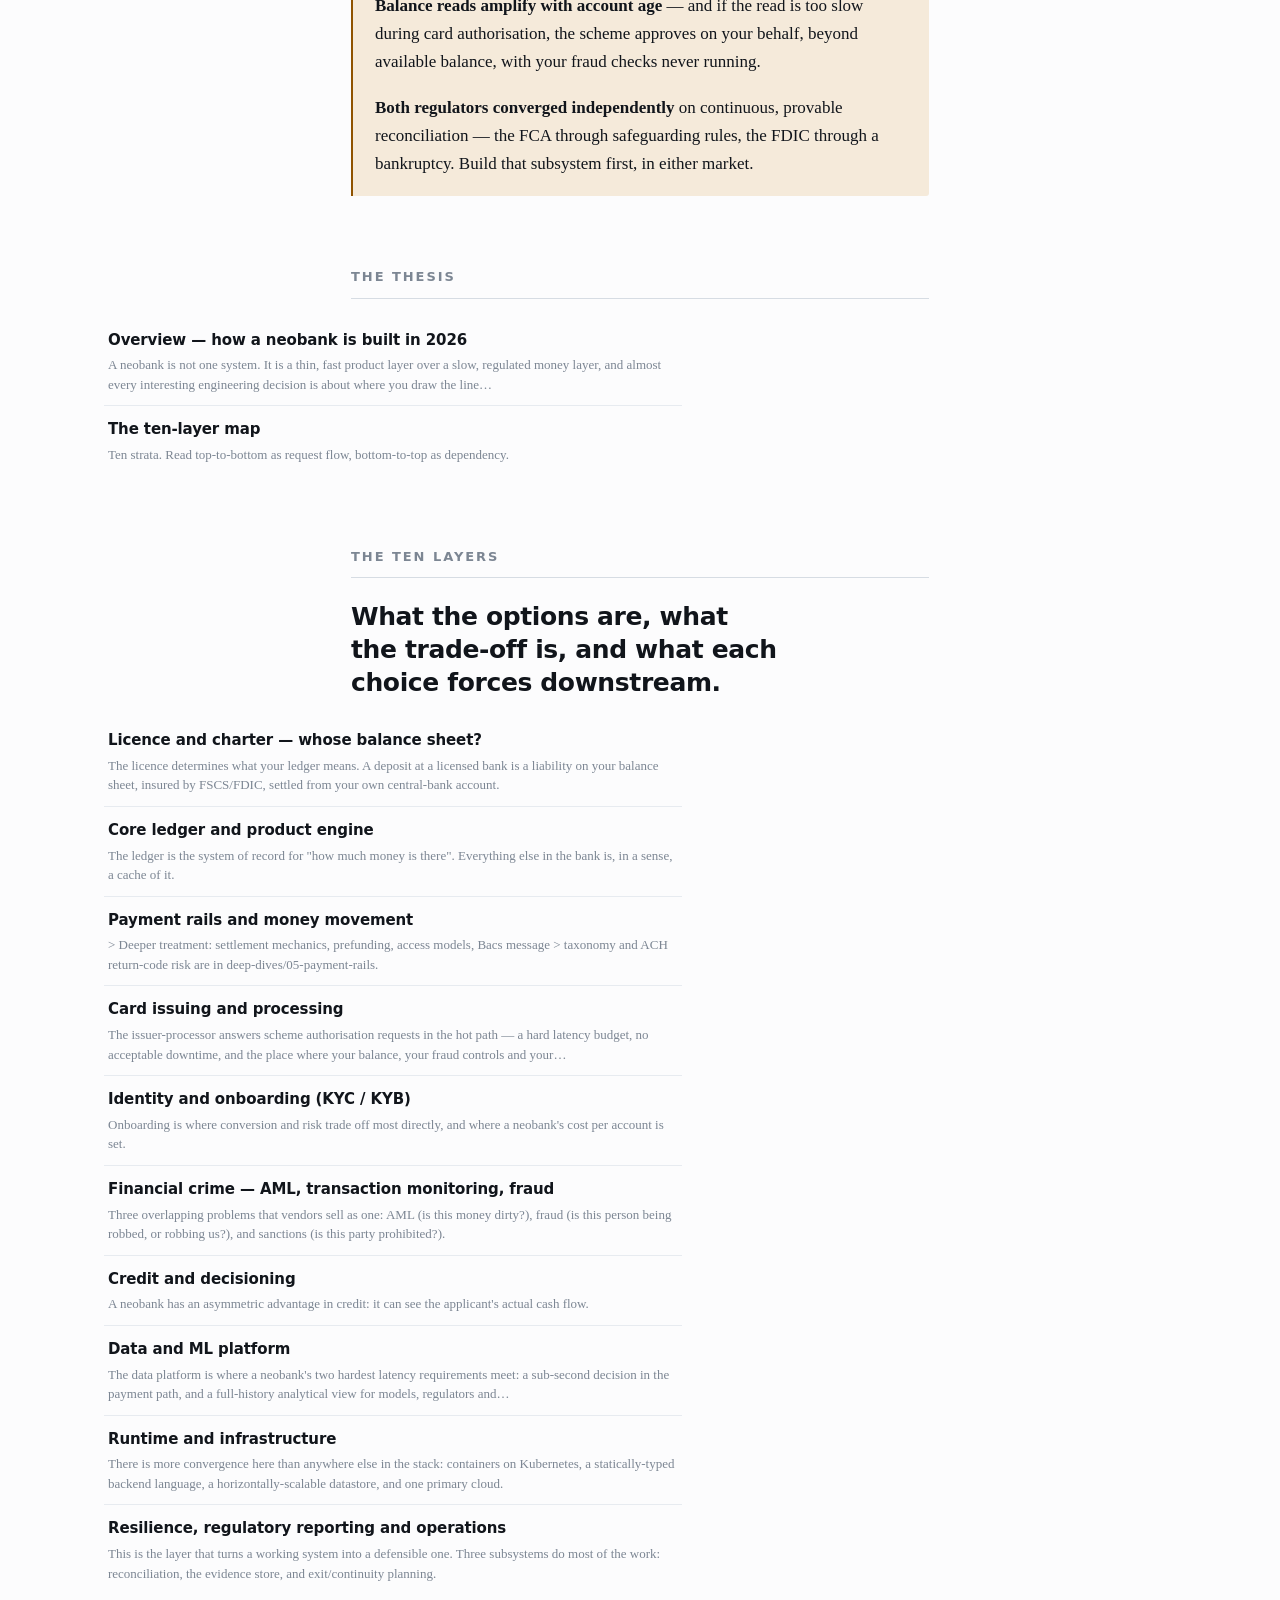
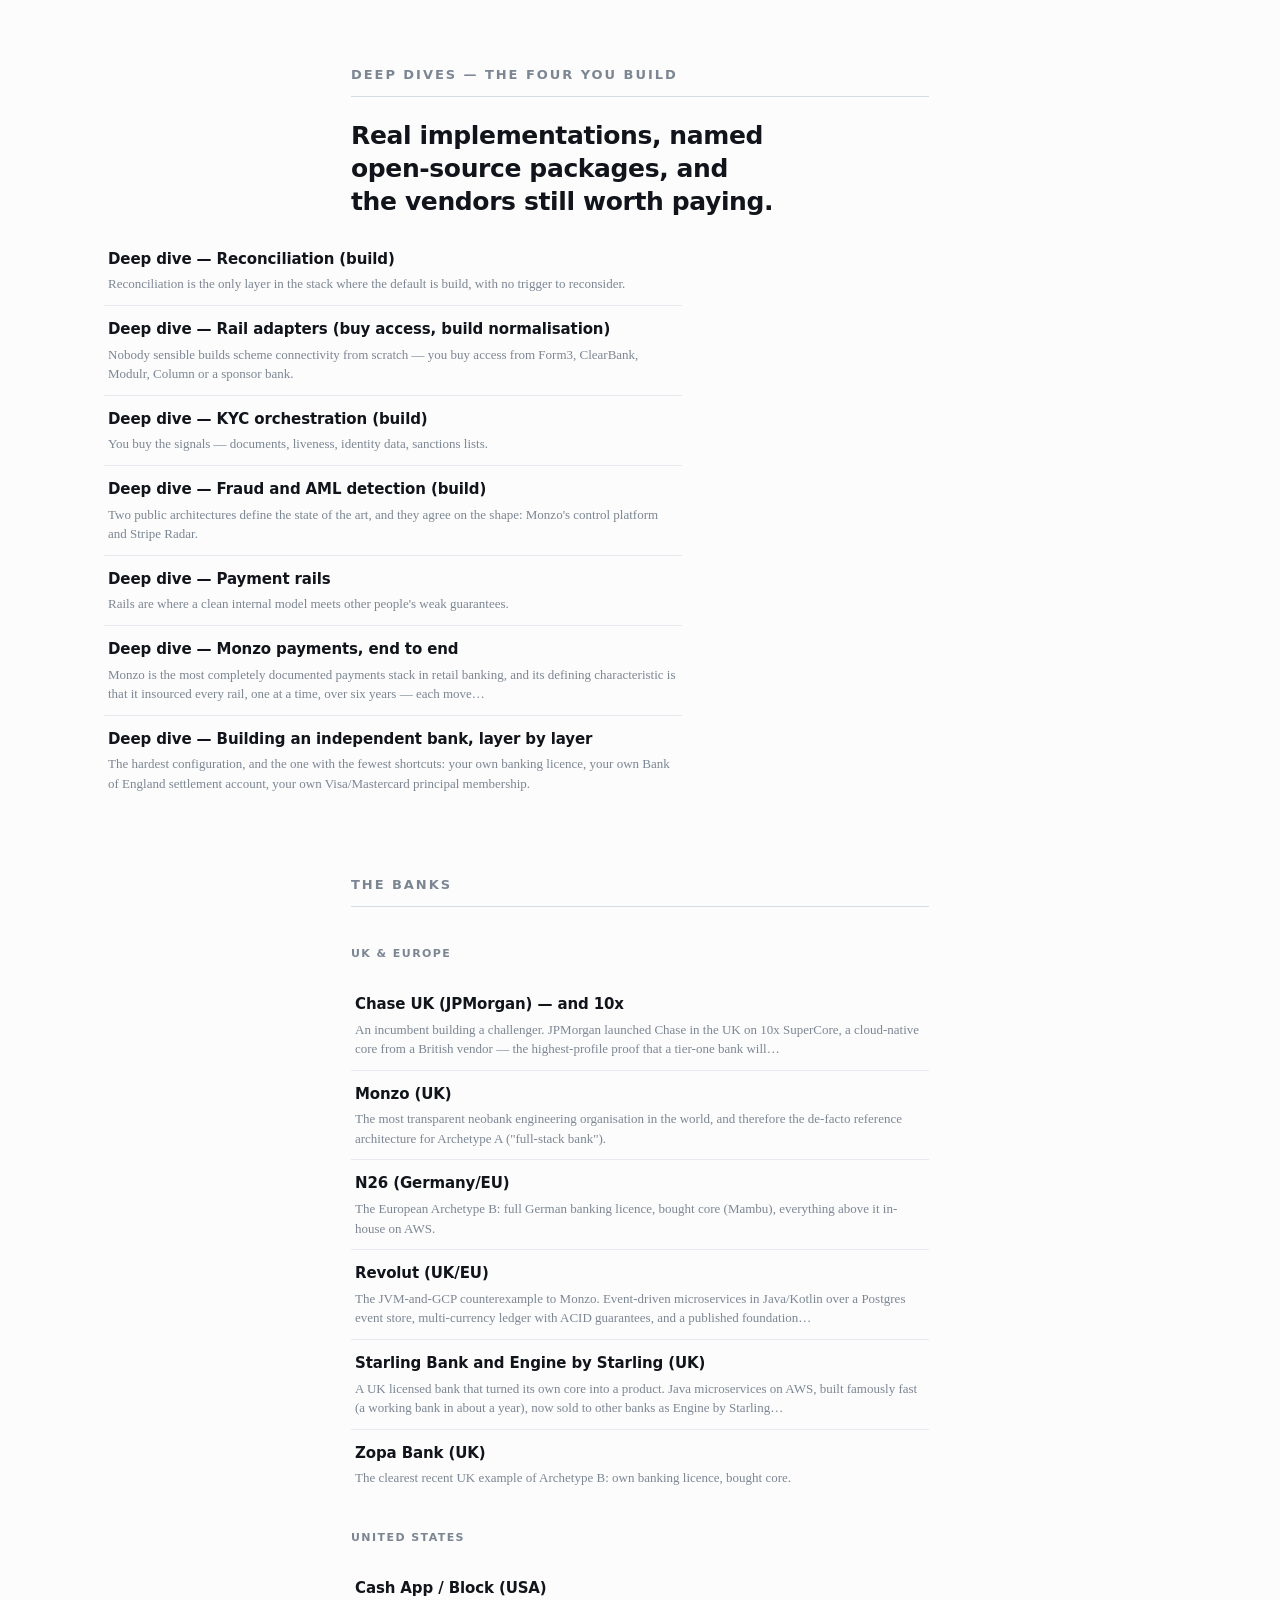
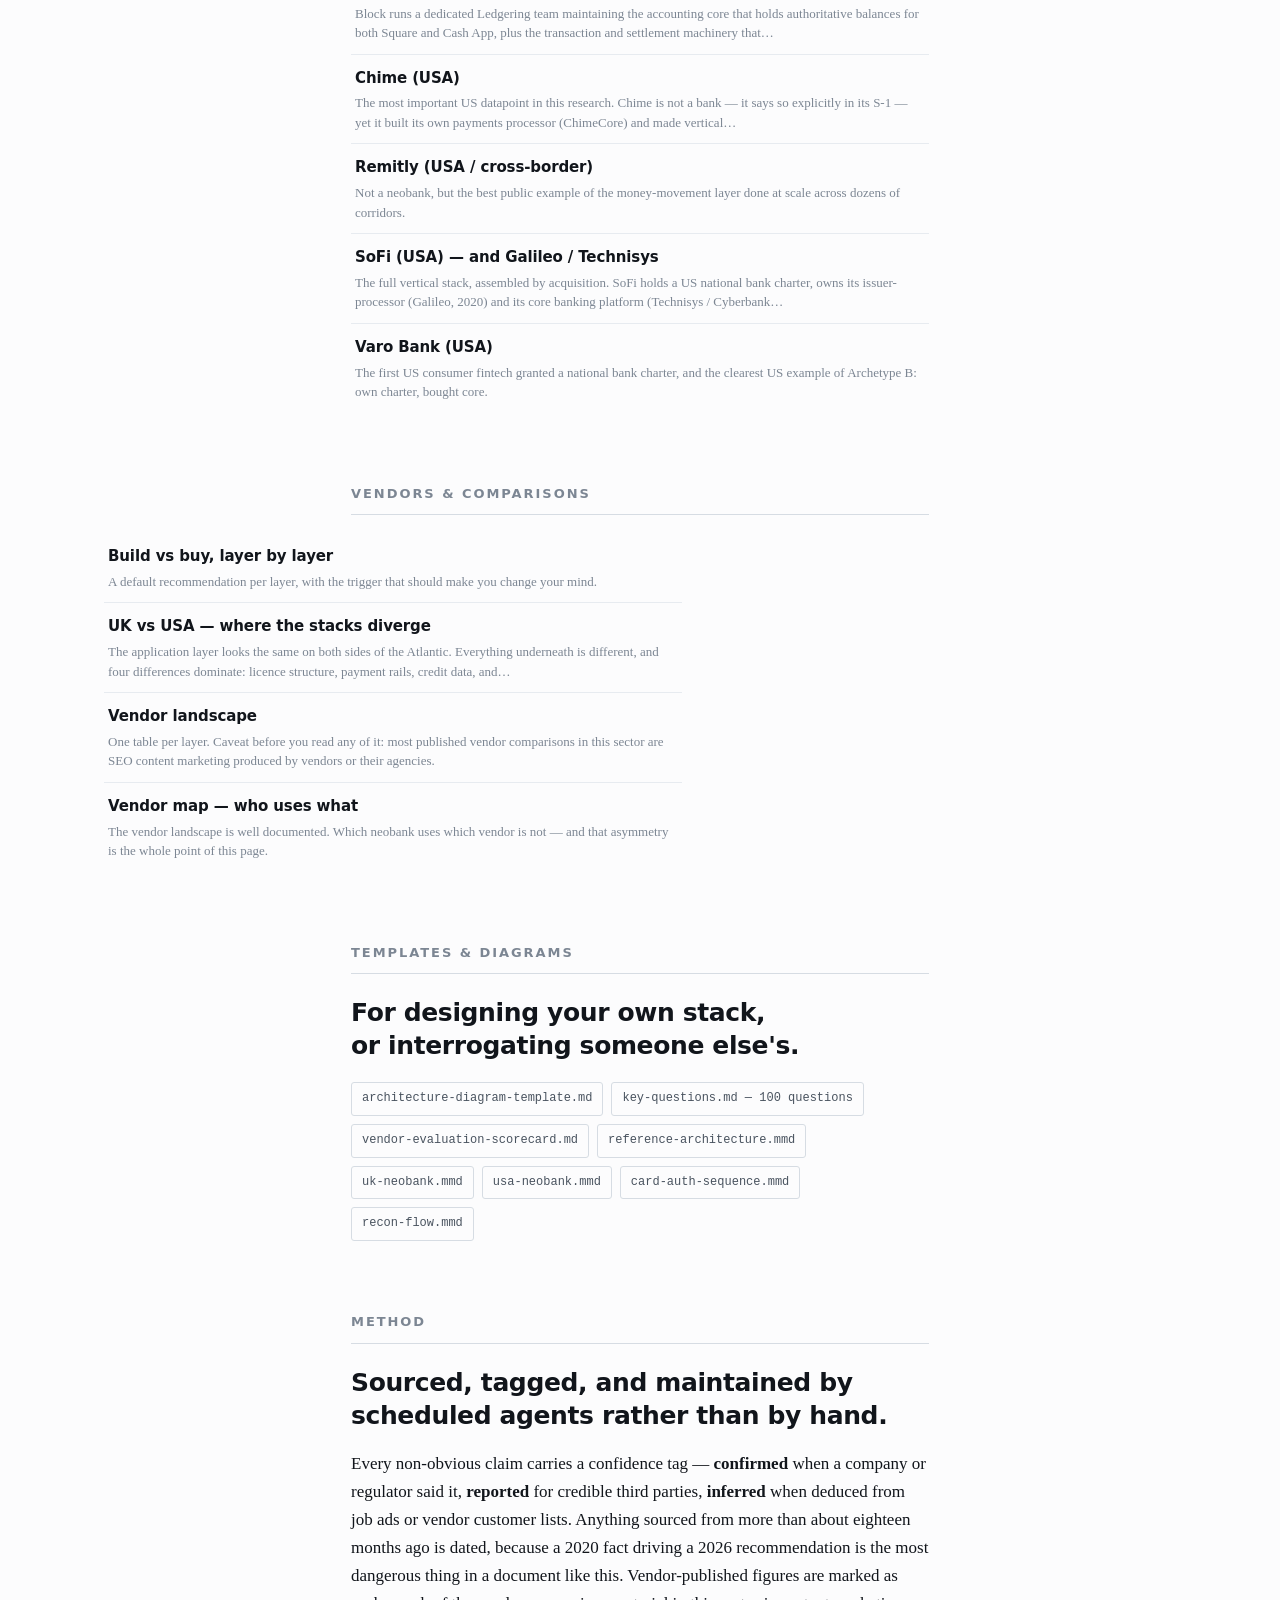
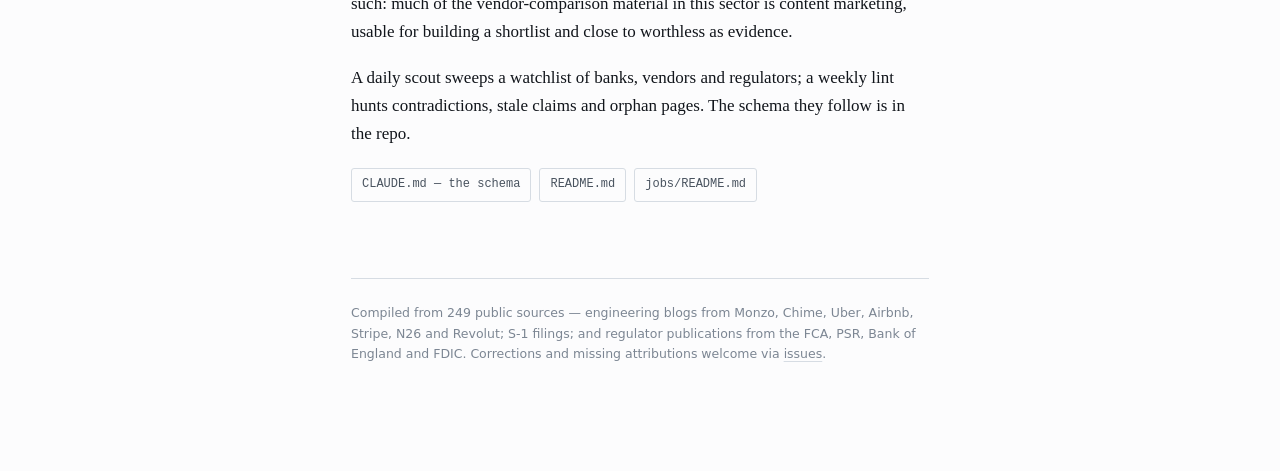
==== commit 13b6a22d: "Cheatsheet: all 85 vendors, every chip linked Drops the two-page print constraint in favour of reada" ====
--- a/index.html
+++ b/index.html
@@ -154,7 +154,7 @@
 <div class="prose"><h2>Start here</h2>
 <p class="lede">Eight rendered reads &mdash; start with the cheatsheet if you want the whole stack on two printable pages. Everything below is the source material behind them.</p></div>
 <div class="cards prose">
-<a class="card" href="https://fernfant.github.io/neobank-stack/diagrams/reference-architecture.html"><span class="k">Architecture</span><span class="h">Reference architecture</span><span class="p">Ten bands, three archetypes, the card-auth hot path, and Monzo Stand-in — a complete backup bank on a second cloud.</span></a><a class="card" href="https://fernfant.github.io/neobank-stack/summary/independent-bank.html"><span class="k">Independent bank</span><span class="h">Building an independent bank</span><span class="p">Own licence, own settlement account, own scheme membership — ten layers, every decision, and named vendor options at each.</span></a><a class="card" href="https://fernfant.github.io/neobank-stack/summary/payment-rails.html"><span class="k">Payment rails</span><span class="h">Payment rails</span><span class="p">Auth vs clearing vs settlement, reversal windows to scale, and four payment archetypes with named vendor options.</span></a><a class="card" href="https://fernfant.github.io/neobank-stack/summary/monzo-payments.html"><span class="k">Monzo</span><span class="h">Monzo payments</span><span class="p">The six-year insourcing arc, the deliberately monolithic scheme gateway, and why an internal transfer touches no rail at all.</span></a><a class="card" href="https://fernfant.github.io/neobank-stack/summary/vendor-map.html"><span class="k">Attribution</span><span class="h">Vendor map — who runs what</span><span class="p">43 vendors across 8 layers, with the banks publicly named as using each — and the gaps marked honestly.</span></a><a class="card" href="https://fernfant.github.io/neobank-stack/summary/deep-dive.html"><span class="k">Deep dive</span><span class="h">The four you build</span><span class="p">Reconciliation, rail adapters, KYC orchestration, fraud — with real architectures and 30+ named packages.</span></a><a class="card" href="https://fernfant.github.io/neobank-stack/summary/summary-with-diagram.html"><span class="k">Summary</span><span class="h">Executive brief</span><span class="p">Nine minutes: six findings, three archetypes, where the two markets diverge, build-vs-buy defaults.</span></a><a class="card" href="https://fernfant.github.io/neobank-stack/summary/cheatsheet.html"><span class="k">Cheatsheet</span><span class="h">Cheatsheet</span><span class="p">Two printable pages: ten layers with what Monzo, Revolut and Chime each chose, the fraud and chargeback planes, reversal windows, and five traps.</span></a>
+<a class="card" href="https://fernfant.github.io/neobank-stack/diagrams/reference-architecture.html"><span class="k">Architecture</span><span class="h">Reference architecture</span><span class="p">Ten bands, three archetypes, the card-auth hot path, and Monzo Stand-in — a complete backup bank on a second cloud.</span></a><a class="card" href="https://fernfant.github.io/neobank-stack/summary/independent-bank.html"><span class="k">Independent bank</span><span class="h">Building an independent bank</span><span class="p">Own licence, own settlement account, own scheme membership — ten layers, every decision, and named vendor options at each.</span></a><a class="card" href="https://fernfant.github.io/neobank-stack/summary/payment-rails.html"><span class="k">Payment rails</span><span class="h">Payment rails</span><span class="p">Auth vs clearing vs settlement, reversal windows to scale, and four payment archetypes with named vendor options.</span></a><a class="card" href="https://fernfant.github.io/neobank-stack/summary/monzo-payments.html"><span class="k">Monzo</span><span class="h">Monzo payments</span><span class="p">The six-year insourcing arc, the deliberately monolithic scheme gateway, and why an internal transfer touches no rail at all.</span></a><a class="card" href="https://fernfant.github.io/neobank-stack/summary/vendor-map.html"><span class="k">Attribution</span><span class="h">Vendor map — who runs what</span><span class="p">43 vendors across 8 layers, with the banks publicly named as using each — and the gaps marked honestly.</span></a><a class="card" href="https://fernfant.github.io/neobank-stack/summary/deep-dive.html"><span class="k">Deep dive</span><span class="h">The four you build</span><span class="p">Reconciliation, rail adapters, KYC orchestration, fraud — with real architectures and 30+ named packages.</span></a><a class="card" href="https://fernfant.github.io/neobank-stack/summary/summary-with-diagram.html"><span class="k">Summary</span><span class="h">Executive brief</span><span class="p">Nine minutes: six findings, three archetypes, where the two markets diverge, build-vs-buy defaults.</span></a><a class="card" href="https://fernfant.github.io/neobank-stack/summary/cheatsheet.html"><span class="k">Cheatsheet</span><span class="h">Cheatsheet</span><span class="p">All 85 vendors as linked chips across ten layers, what Monzo, Revolut and Chime each chose, the fraud and chargeback planes, reversal windows and five traps.</span></a>
 </div>
 
 <div class="prose"><div class="new">
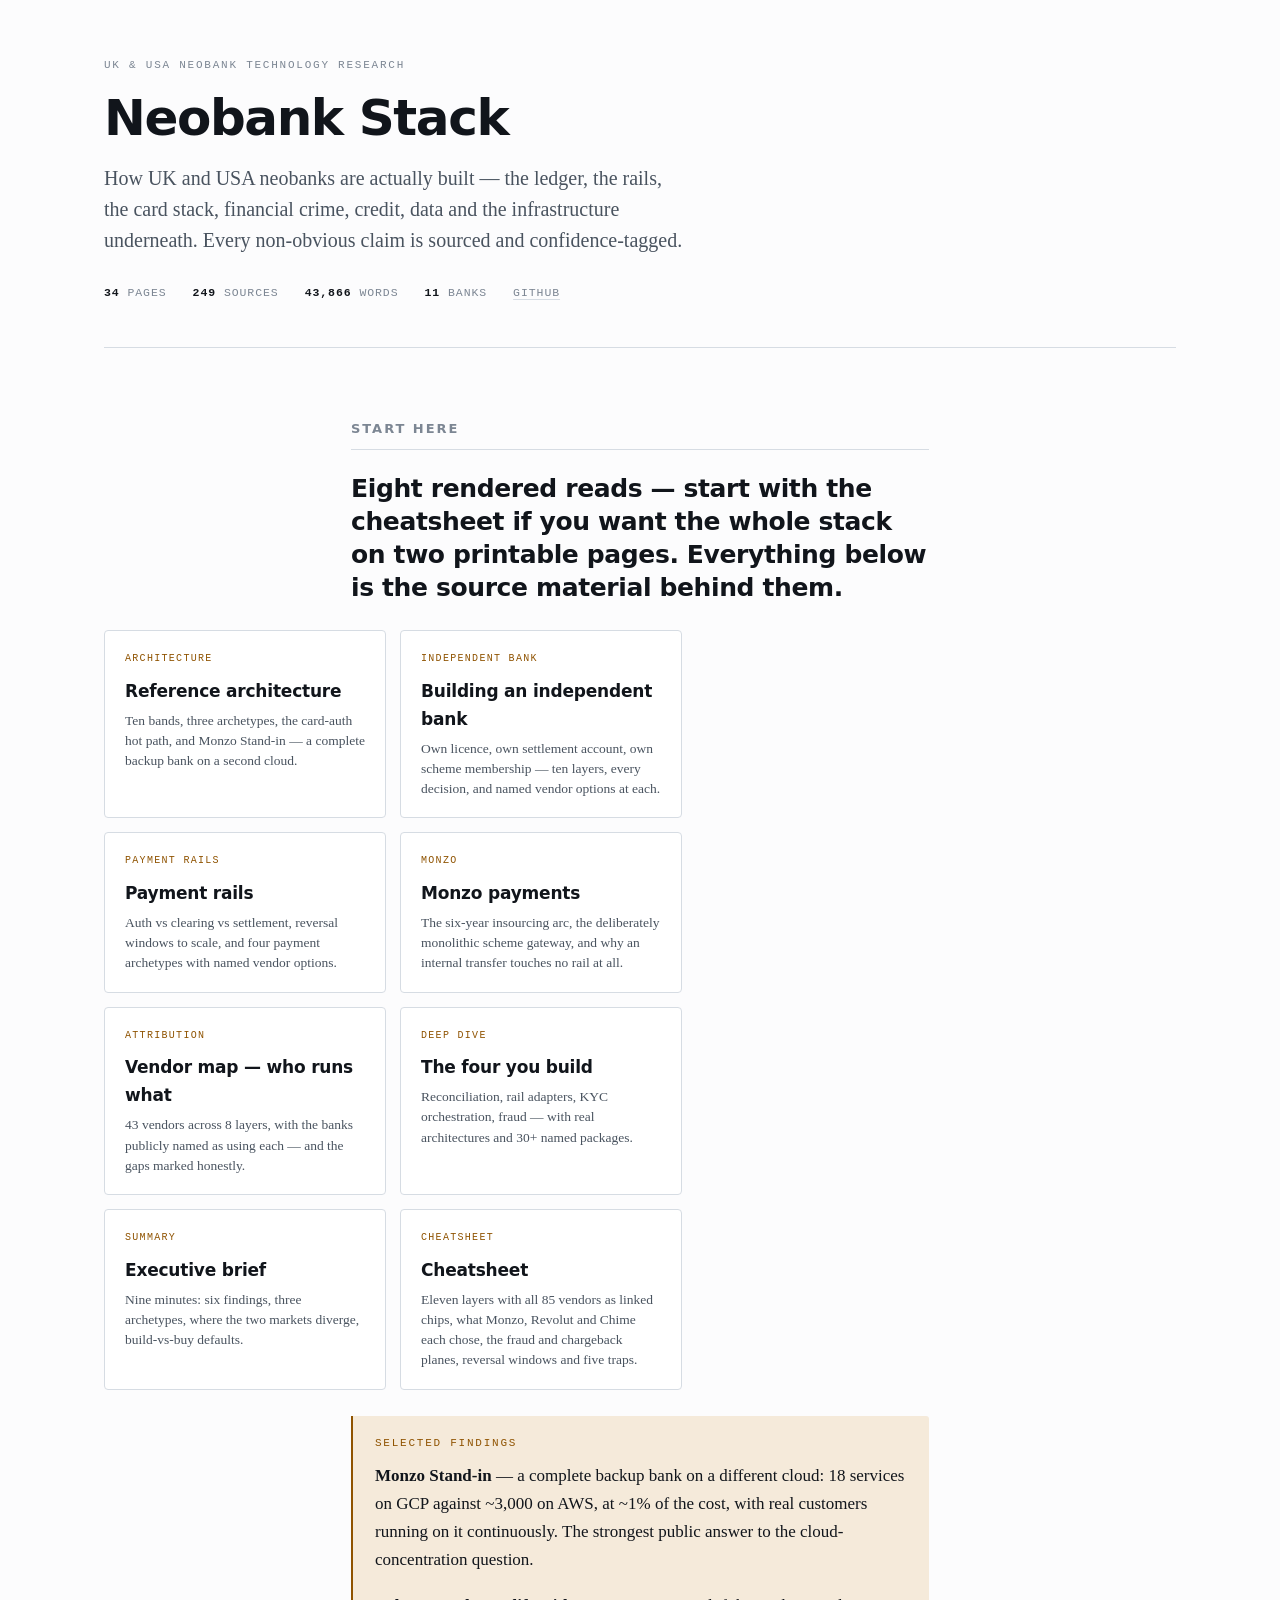
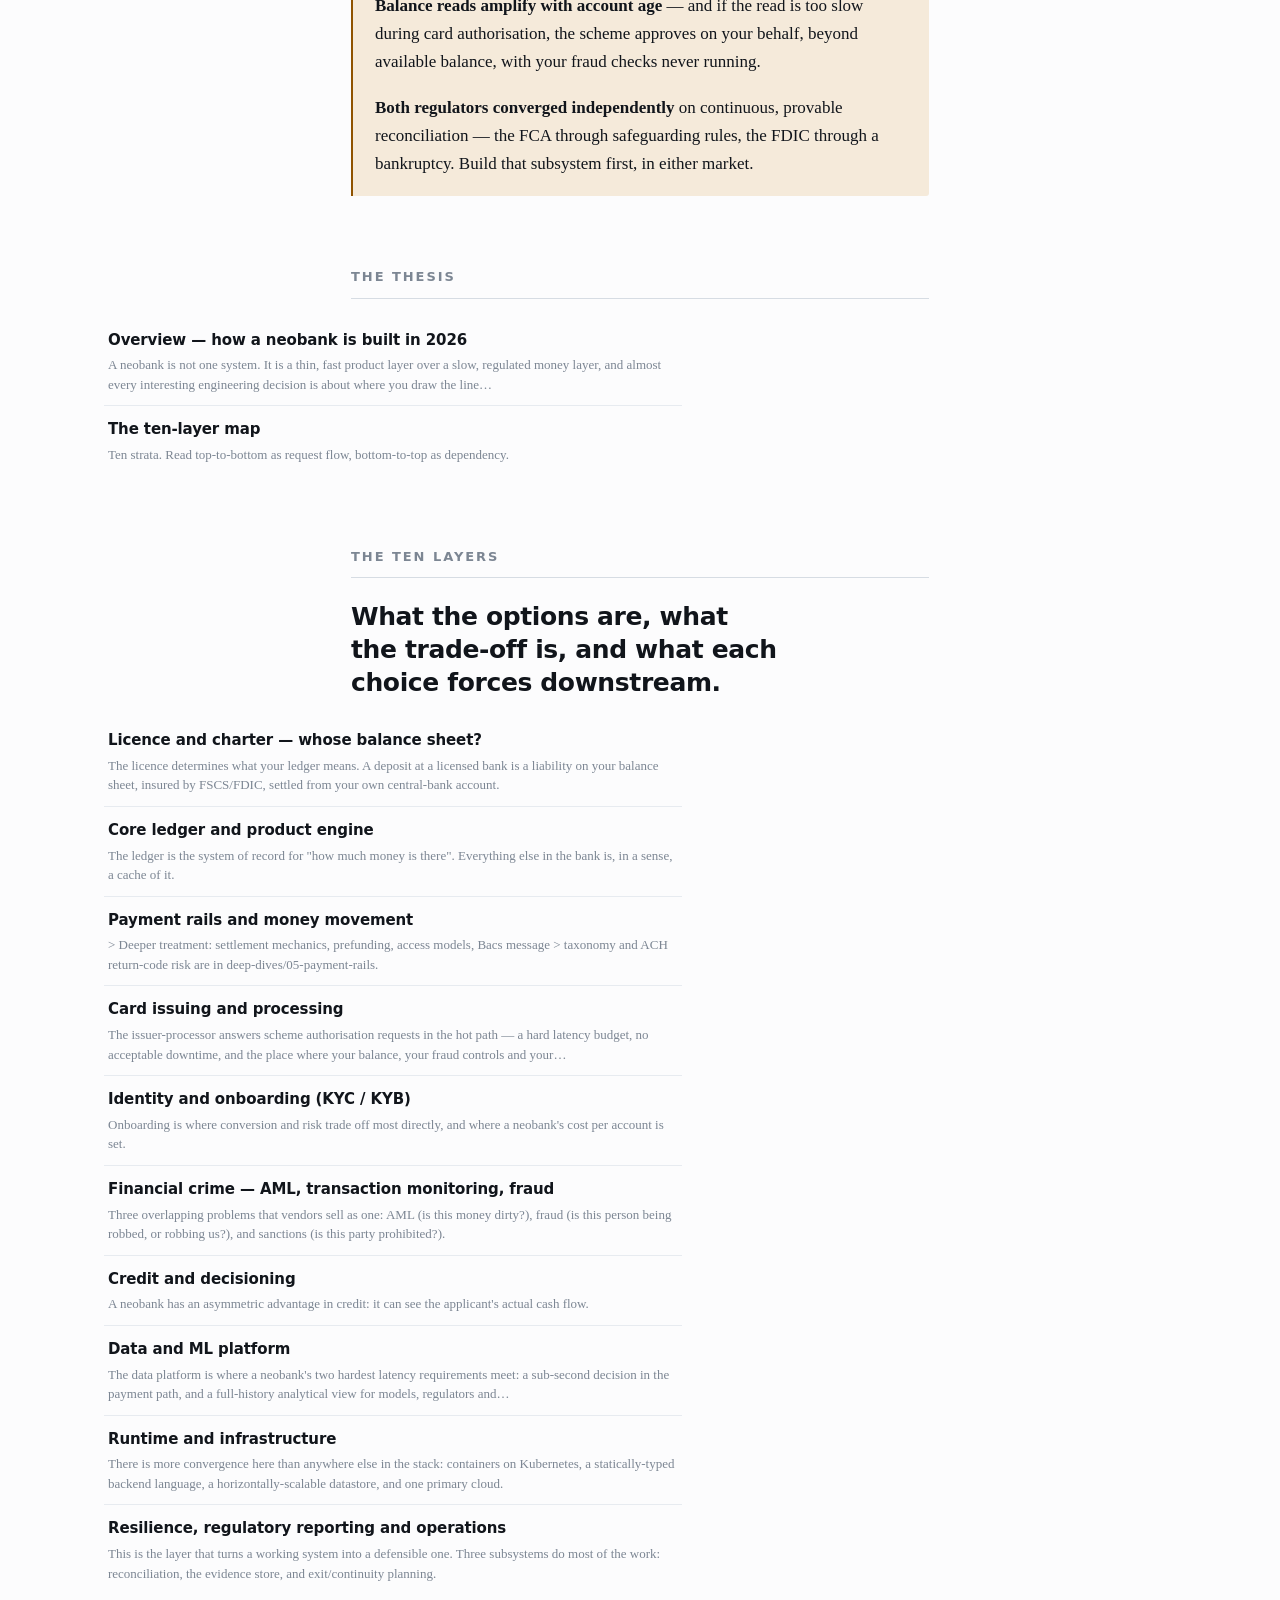
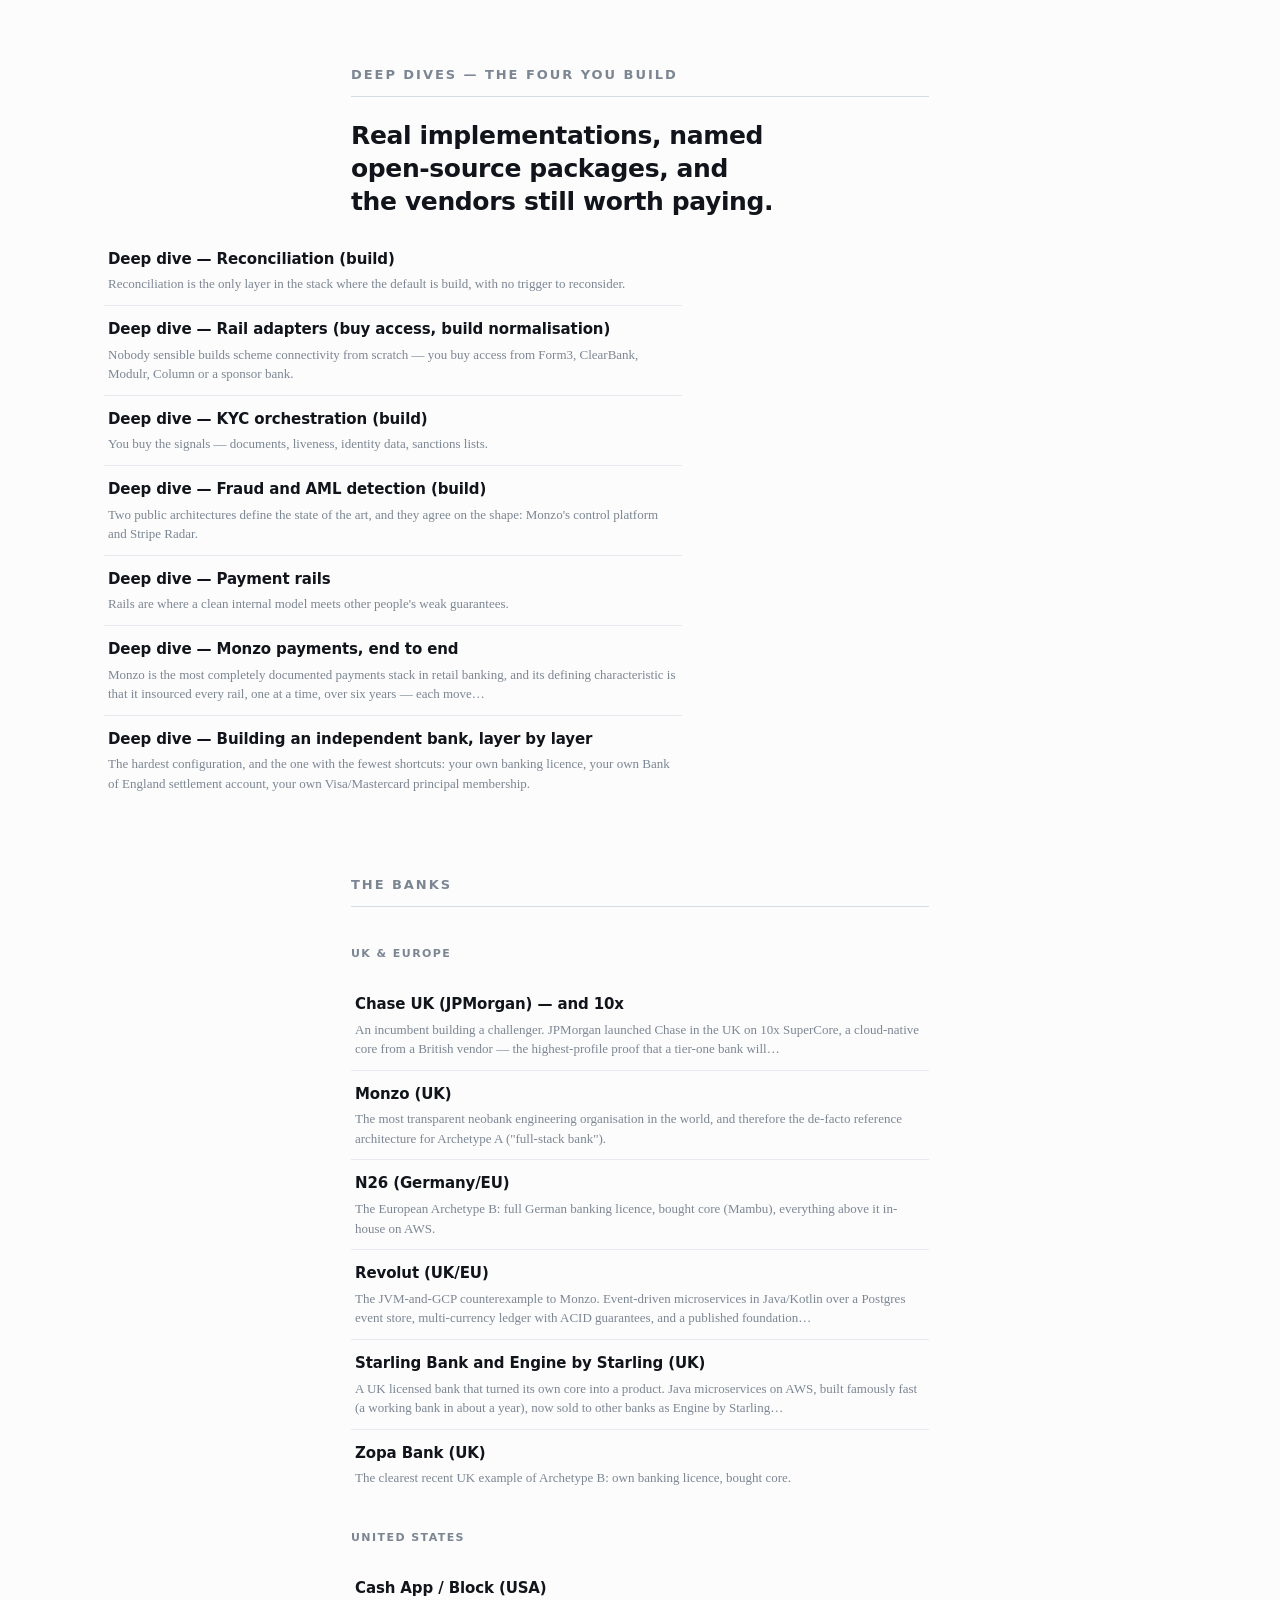
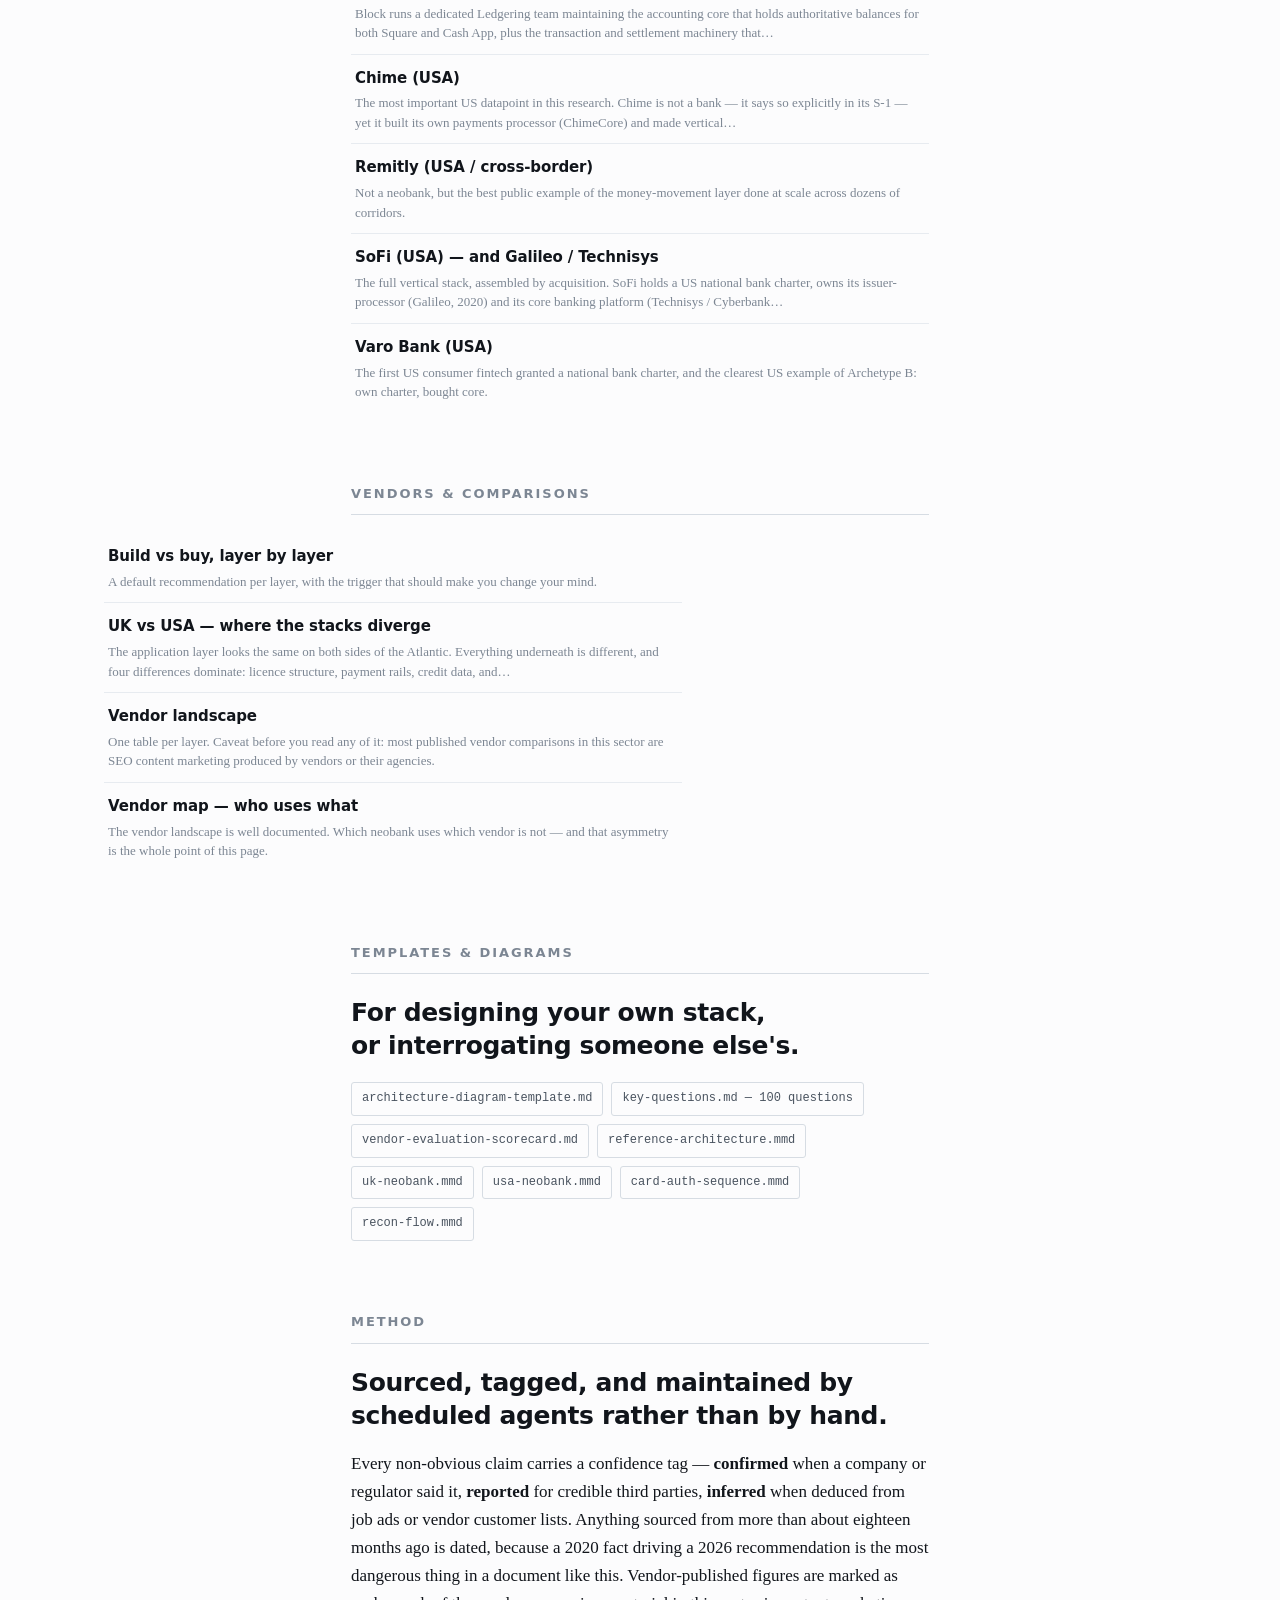
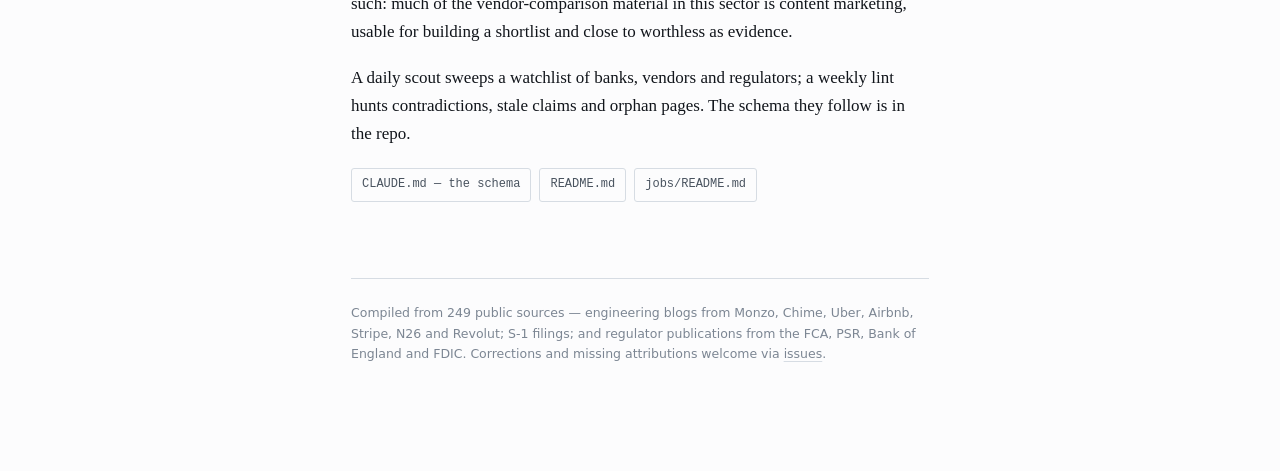
==== commit bbb06b60: "Cheatsheet: fraud gets its own layer, and a stronger layer divider Splits the old "Fincrime & disput" ====
--- a/index.html
+++ b/index.html
@@ -154,7 +154,7 @@
 <div class="prose"><h2>Start here</h2>
 <p class="lede">Eight rendered reads &mdash; start with the cheatsheet if you want the whole stack on two printable pages. Everything below is the source material behind them.</p></div>
 <div class="cards prose">
-<a class="card" href="https://fernfant.github.io/neobank-stack/diagrams/reference-architecture.html"><span class="k">Architecture</span><span class="h">Reference architecture</span><span class="p">Ten bands, three archetypes, the card-auth hot path, and Monzo Stand-in — a complete backup bank on a second cloud.</span></a><a class="card" href="https://fernfant.github.io/neobank-stack/summary/independent-bank.html"><span class="k">Independent bank</span><span class="h">Building an independent bank</span><span class="p">Own licence, own settlement account, own scheme membership — ten layers, every decision, and named vendor options at each.</span></a><a class="card" href="https://fernfant.github.io/neobank-stack/summary/payment-rails.html"><span class="k">Payment rails</span><span class="h">Payment rails</span><span class="p">Auth vs clearing vs settlement, reversal windows to scale, and four payment archetypes with named vendor options.</span></a><a class="card" href="https://fernfant.github.io/neobank-stack/summary/monzo-payments.html"><span class="k">Monzo</span><span class="h">Monzo payments</span><span class="p">The six-year insourcing arc, the deliberately monolithic scheme gateway, and why an internal transfer touches no rail at all.</span></a><a class="card" href="https://fernfant.github.io/neobank-stack/summary/vendor-map.html"><span class="k">Attribution</span><span class="h">Vendor map — who runs what</span><span class="p">43 vendors across 8 layers, with the banks publicly named as using each — and the gaps marked honestly.</span></a><a class="card" href="https://fernfant.github.io/neobank-stack/summary/deep-dive.html"><span class="k">Deep dive</span><span class="h">The four you build</span><span class="p">Reconciliation, rail adapters, KYC orchestration, fraud — with real architectures and 30+ named packages.</span></a><a class="card" href="https://fernfant.github.io/neobank-stack/summary/summary-with-diagram.html"><span class="k">Summary</span><span class="h">Executive brief</span><span class="p">Nine minutes: six findings, three archetypes, where the two markets diverge, build-vs-buy defaults.</span></a><a class="card" href="https://fernfant.github.io/neobank-stack/summary/cheatsheet.html"><span class="k">Cheatsheet</span><span class="h">Cheatsheet</span><span class="p">All 85 vendors as linked chips across ten layers, what Monzo, Revolut and Chime each chose, the fraud and chargeback planes, reversal windows and five traps.</span></a>
+<a class="card" href="https://fernfant.github.io/neobank-stack/diagrams/reference-architecture.html"><span class="k">Architecture</span><span class="h">Reference architecture</span><span class="p">Ten bands, three archetypes, the card-auth hot path, and Monzo Stand-in — a complete backup bank on a second cloud.</span></a><a class="card" href="https://fernfant.github.io/neobank-stack/summary/independent-bank.html"><span class="k">Independent bank</span><span class="h">Building an independent bank</span><span class="p">Own licence, own settlement account, own scheme membership — ten layers, every decision, and named vendor options at each.</span></a><a class="card" href="https://fernfant.github.io/neobank-stack/summary/payment-rails.html"><span class="k">Payment rails</span><span class="h">Payment rails</span><span class="p">Auth vs clearing vs settlement, reversal windows to scale, and four payment archetypes with named vendor options.</span></a><a class="card" href="https://fernfant.github.io/neobank-stack/summary/monzo-payments.html"><span class="k">Monzo</span><span class="h">Monzo payments</span><span class="p">The six-year insourcing arc, the deliberately monolithic scheme gateway, and why an internal transfer touches no rail at all.</span></a><a class="card" href="https://fernfant.github.io/neobank-stack/summary/vendor-map.html"><span class="k">Attribution</span><span class="h">Vendor map — who runs what</span><span class="p">43 vendors across 8 layers, with the banks publicly named as using each — and the gaps marked honestly.</span></a><a class="card" href="https://fernfant.github.io/neobank-stack/summary/deep-dive.html"><span class="k">Deep dive</span><span class="h">The four you build</span><span class="p">Reconciliation, rail adapters, KYC orchestration, fraud — with real architectures and 30+ named packages.</span></a><a class="card" href="https://fernfant.github.io/neobank-stack/summary/summary-with-diagram.html"><span class="k">Summary</span><span class="h">Executive brief</span><span class="p">Nine minutes: six findings, three archetypes, where the two markets diverge, build-vs-buy defaults.</span></a><a class="card" href="https://fernfant.github.io/neobank-stack/summary/cheatsheet.html"><span class="k">Cheatsheet</span><span class="h">Cheatsheet</span><span class="p">Eleven layers with all 85 vendors as linked chips, what Monzo, Revolut and Chime each chose, the fraud and chargeback planes, reversal windows and five traps.</span></a>
 </div>
 
 <div class="prose"><div class="new">
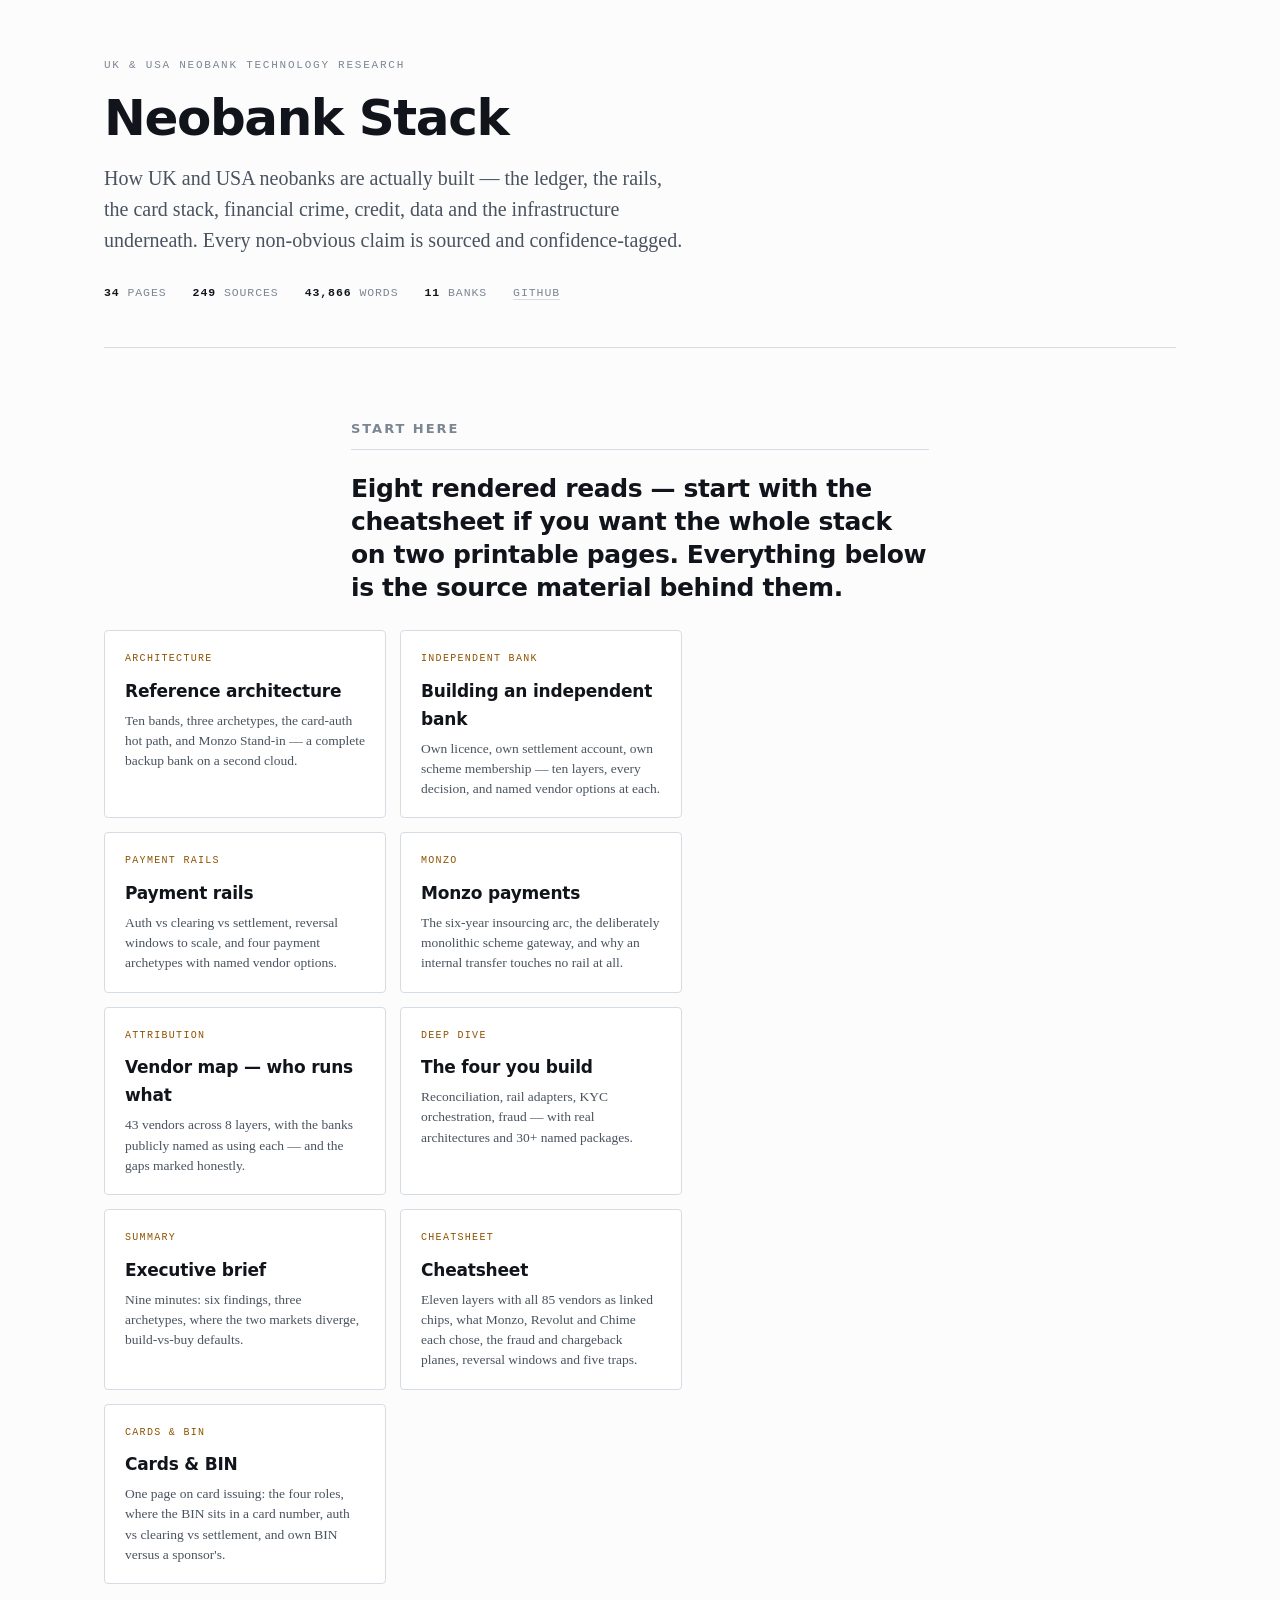
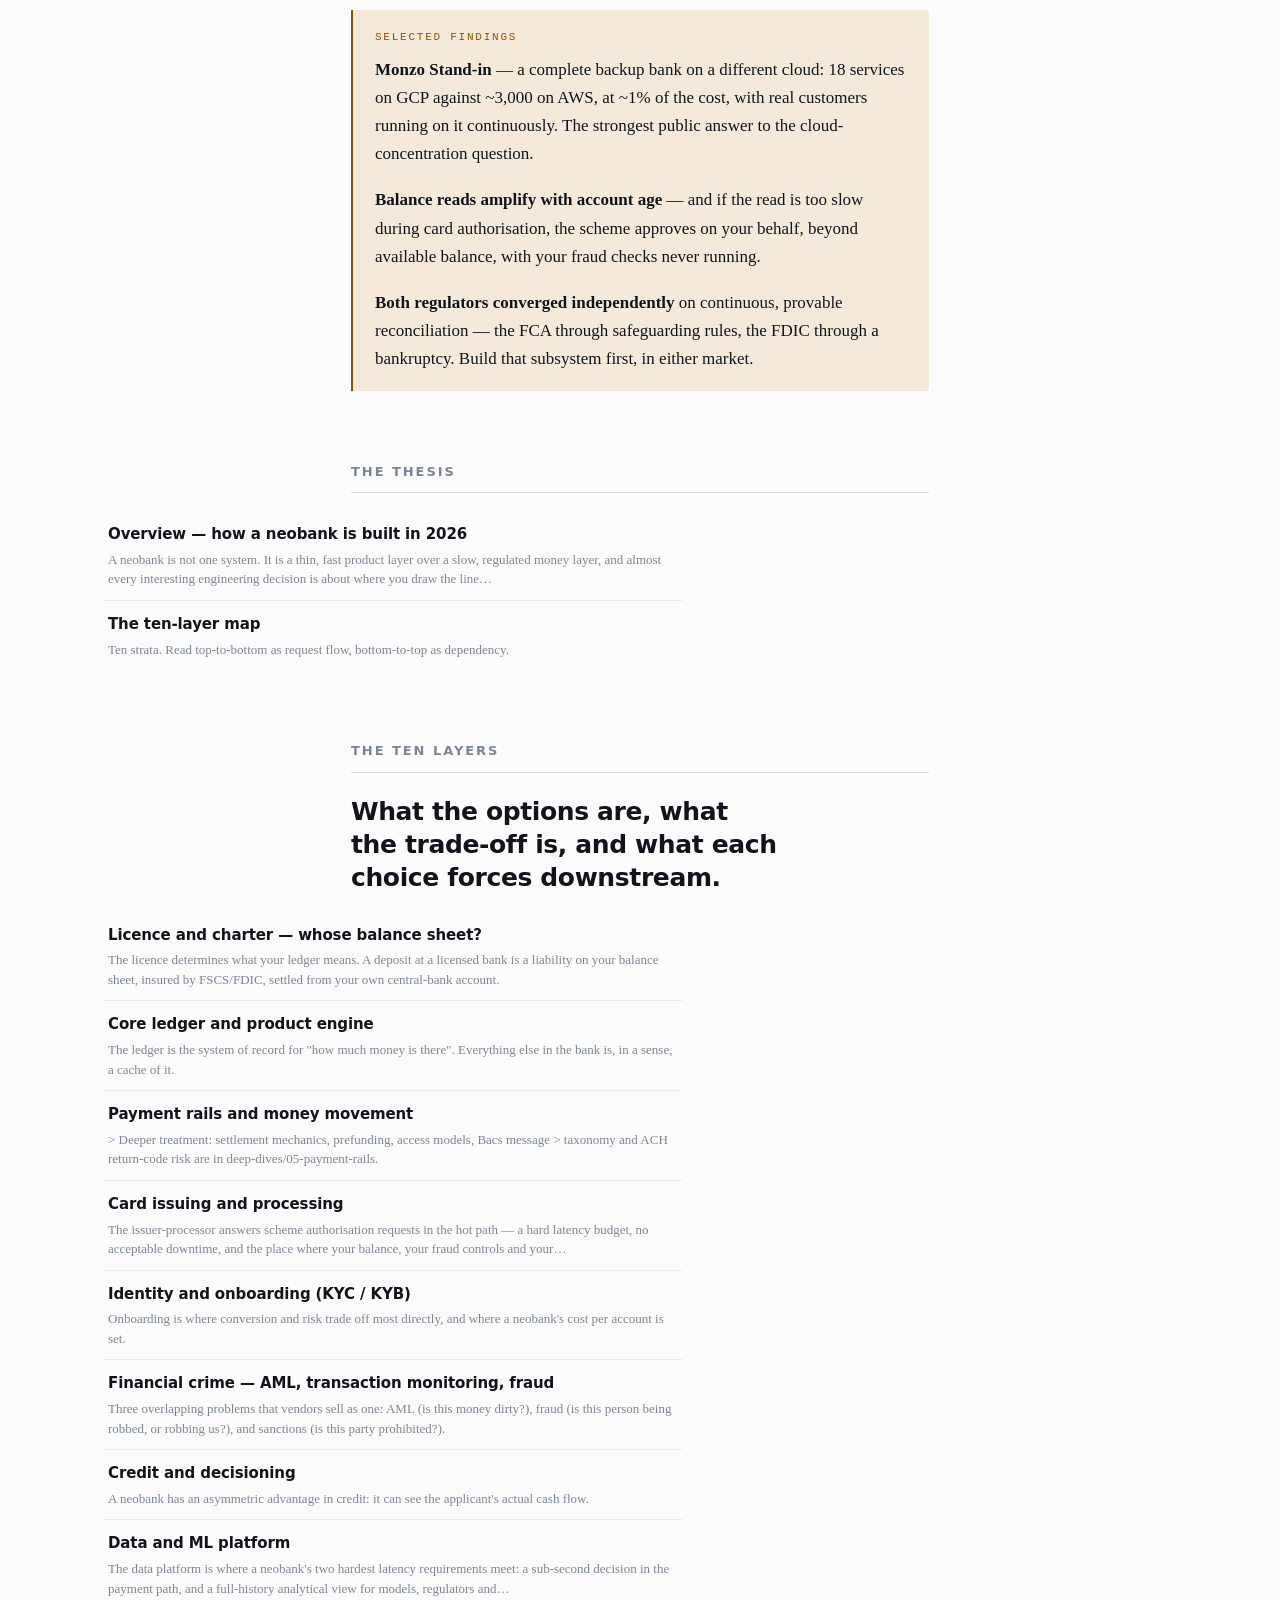
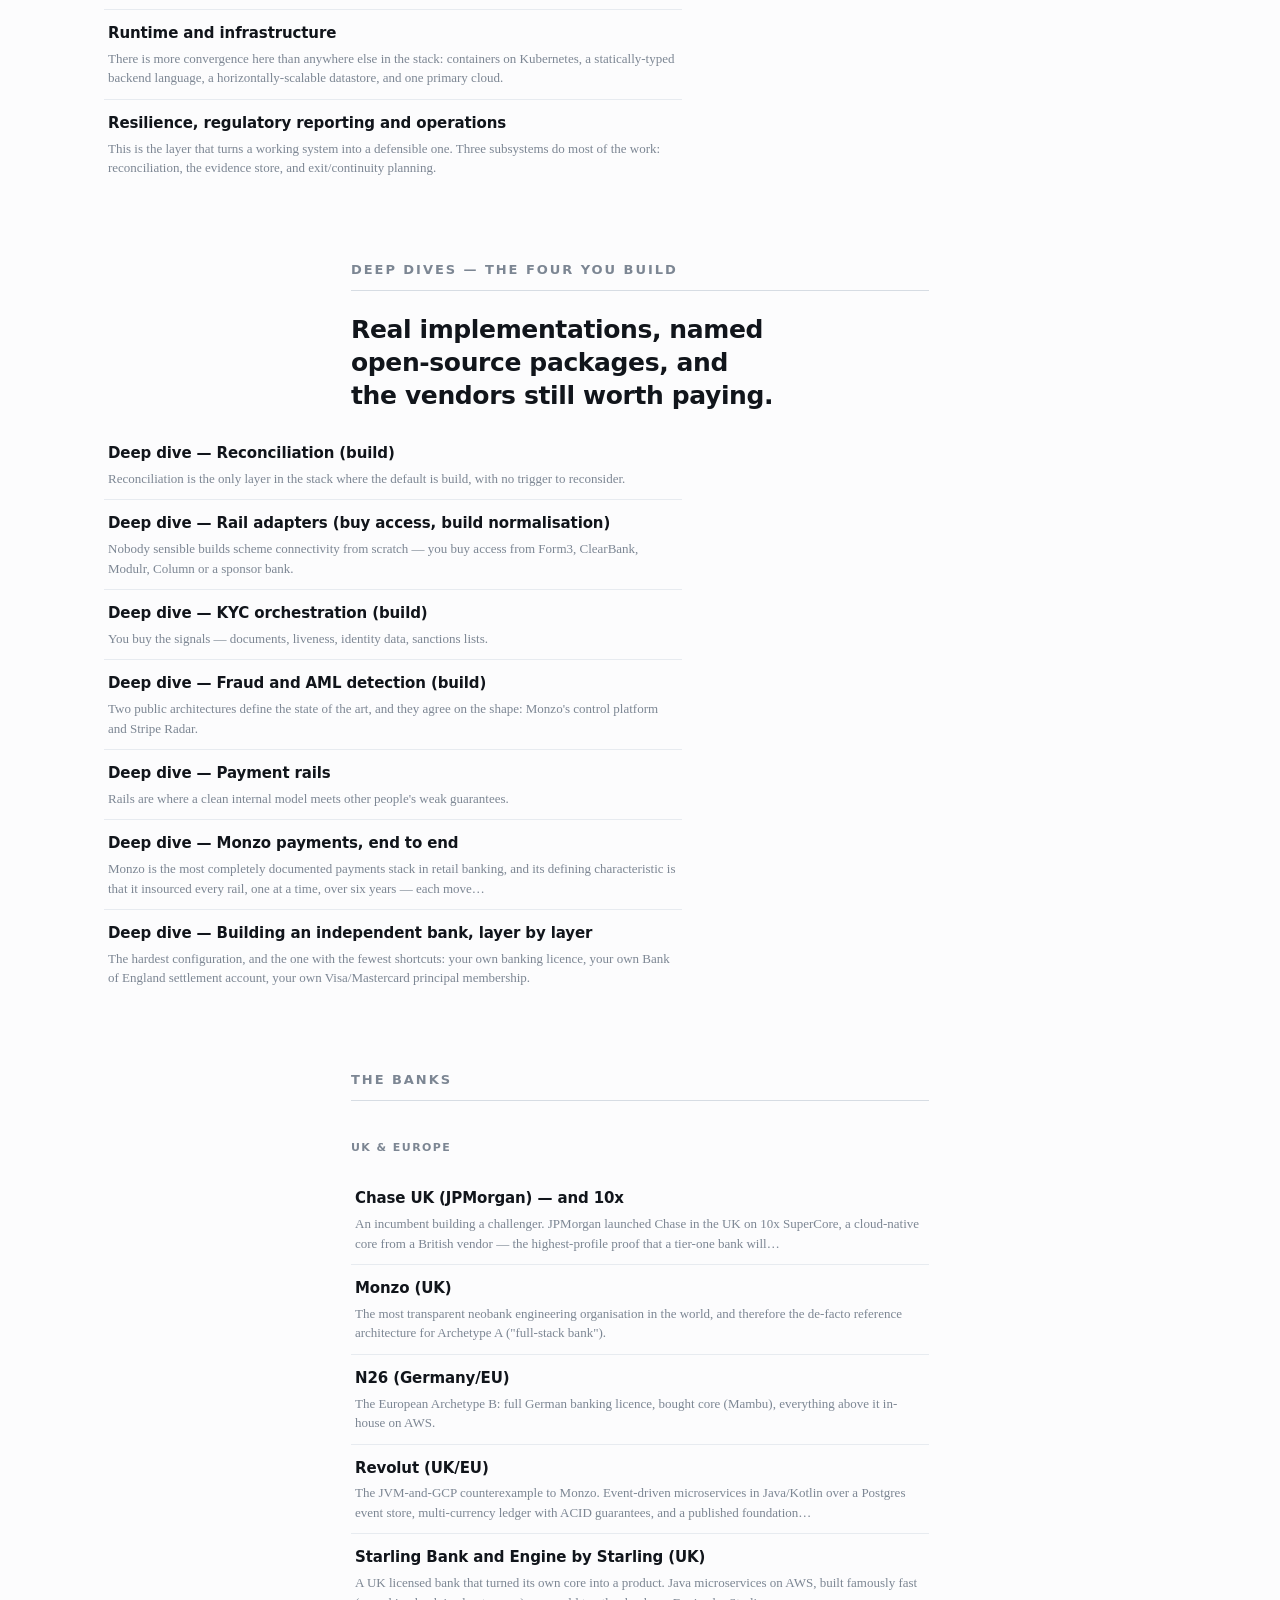
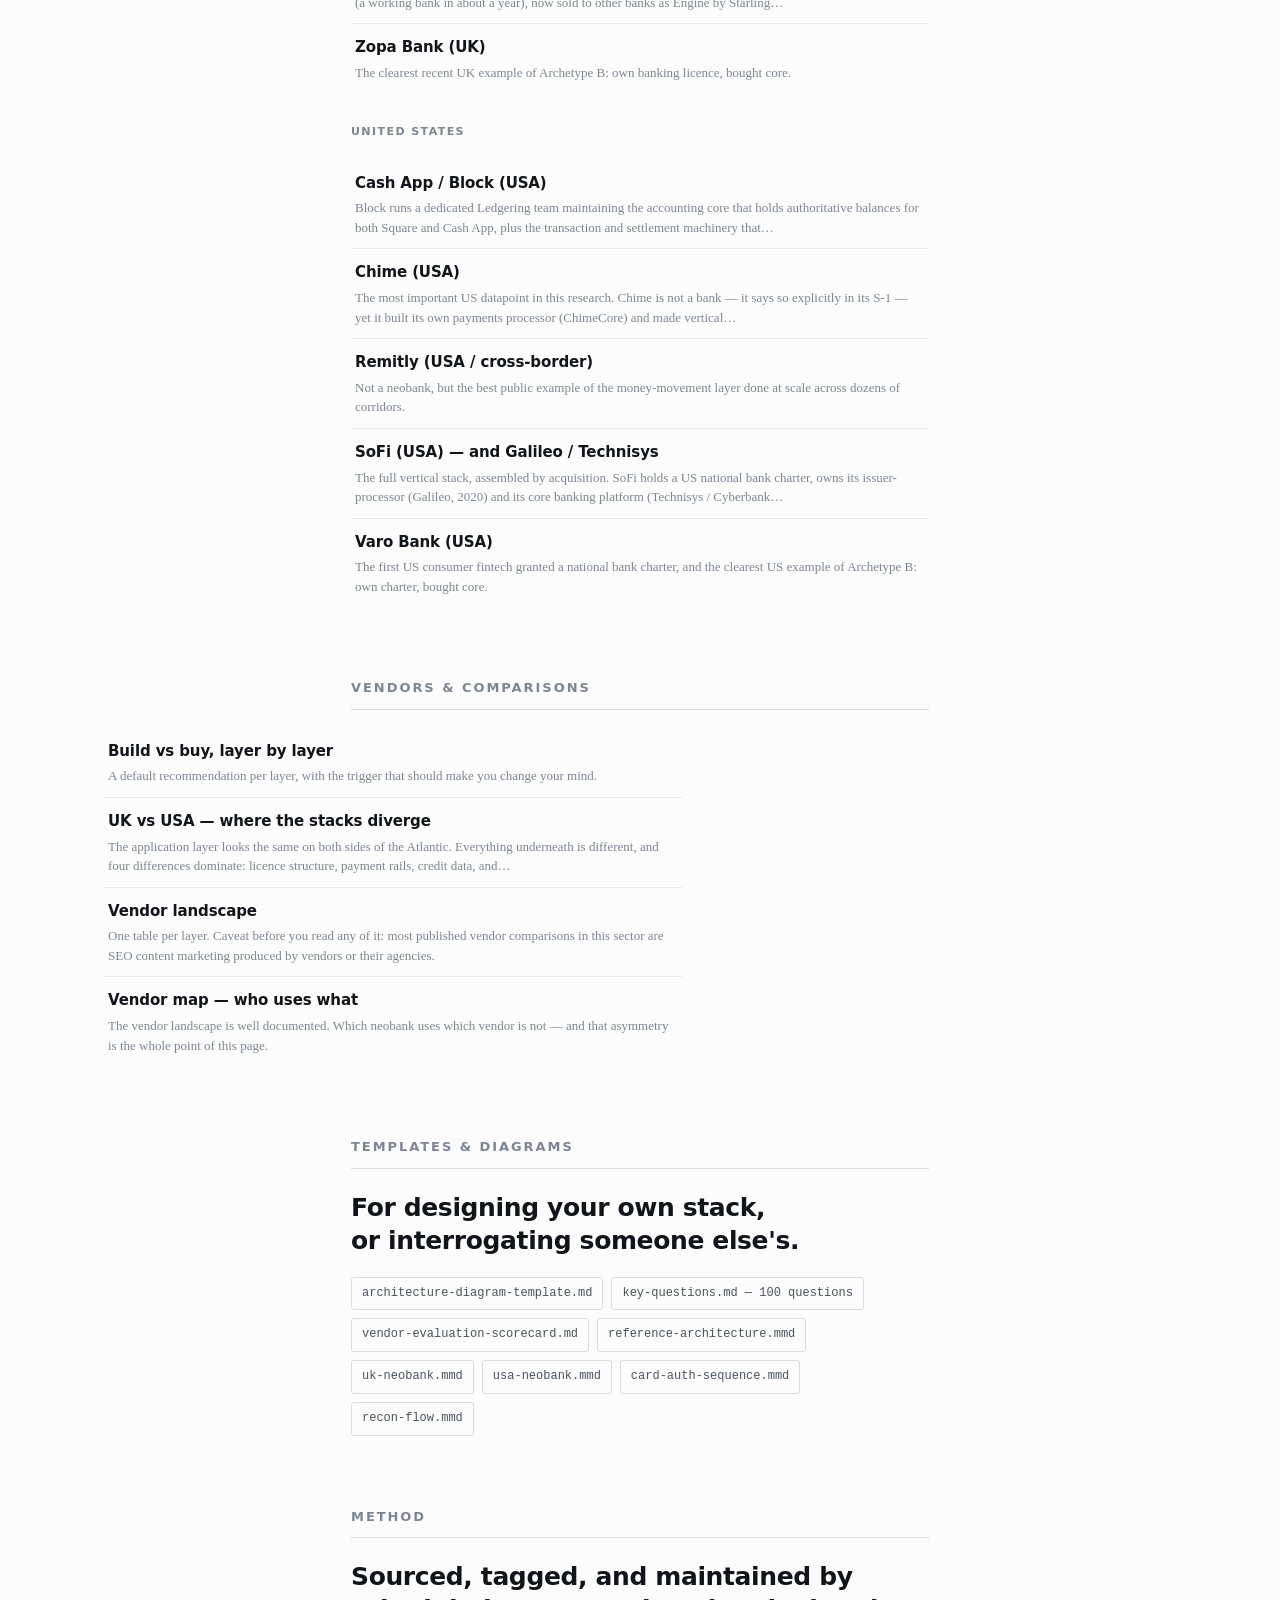
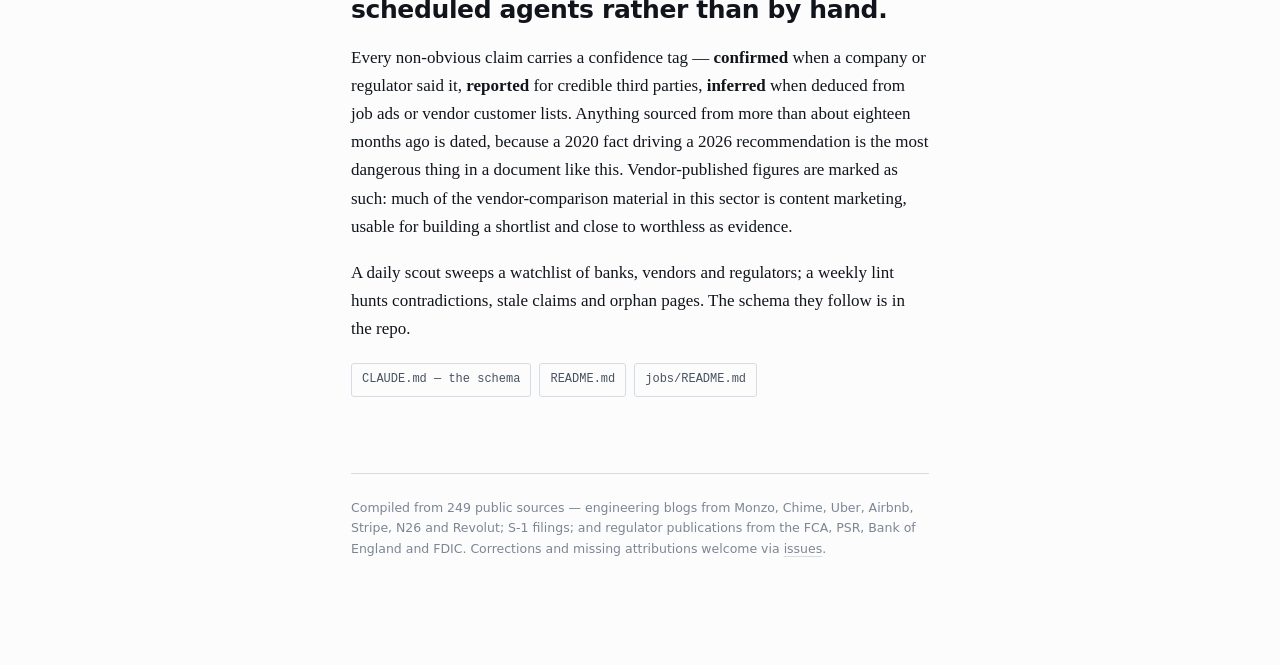
==== commit 9e66c8c9: "Add a one-page Cards & BIN cheatsheet Answers the question the layers card assumed you already knew:" ====
--- a/index.html
+++ b/index.html
@@ -154,7 +154,7 @@
 <div class="prose"><h2>Start here</h2>
 <p class="lede">Eight rendered reads &mdash; start with the cheatsheet if you want the whole stack on two printable pages. Everything below is the source material behind them.</p></div>
 <div class="cards prose">
-<a class="card" href="https://fernfant.github.io/neobank-stack/diagrams/reference-architecture.html"><span class="k">Architecture</span><span class="h">Reference architecture</span><span class="p">Ten bands, three archetypes, the card-auth hot path, and Monzo Stand-in — a complete backup bank on a second cloud.</span></a><a class="card" href="https://fernfant.github.io/neobank-stack/summary/independent-bank.html"><span class="k">Independent bank</span><span class="h">Building an independent bank</span><span class="p">Own licence, own settlement account, own scheme membership — ten layers, every decision, and named vendor options at each.</span></a><a class="card" href="https://fernfant.github.io/neobank-stack/summary/payment-rails.html"><span class="k">Payment rails</span><span class="h">Payment rails</span><span class="p">Auth vs clearing vs settlement, reversal windows to scale, and four payment archetypes with named vendor options.</span></a><a class="card" href="https://fernfant.github.io/neobank-stack/summary/monzo-payments.html"><span class="k">Monzo</span><span class="h">Monzo payments</span><span class="p">The six-year insourcing arc, the deliberately monolithic scheme gateway, and why an internal transfer touches no rail at all.</span></a><a class="card" href="https://fernfant.github.io/neobank-stack/summary/vendor-map.html"><span class="k">Attribution</span><span class="h">Vendor map — who runs what</span><span class="p">43 vendors across 8 layers, with the banks publicly named as using each — and the gaps marked honestly.</span></a><a class="card" href="https://fernfant.github.io/neobank-stack/summary/deep-dive.html"><span class="k">Deep dive</span><span class="h">The four you build</span><span class="p">Reconciliation, rail adapters, KYC orchestration, fraud — with real architectures and 30+ named packages.</span></a><a class="card" href="https://fernfant.github.io/neobank-stack/summary/summary-with-diagram.html"><span class="k">Summary</span><span class="h">Executive brief</span><span class="p">Nine minutes: six findings, three archetypes, where the two markets diverge, build-vs-buy defaults.</span></a><a class="card" href="https://fernfant.github.io/neobank-stack/summary/cheatsheet.html"><span class="k">Cheatsheet</span><span class="h">Cheatsheet</span><span class="p">Eleven layers with all 85 vendors as linked chips, what Monzo, Revolut and Chime each chose, the fraud and chargeback planes, reversal windows and five traps.</span></a>
+<a class="card" href="https://fernfant.github.io/neobank-stack/diagrams/reference-architecture.html"><span class="k">Architecture</span><span class="h">Reference architecture</span><span class="p">Ten bands, three archetypes, the card-auth hot path, and Monzo Stand-in — a complete backup bank on a second cloud.</span></a><a class="card" href="https://fernfant.github.io/neobank-stack/summary/independent-bank.html"><span class="k">Independent bank</span><span class="h">Building an independent bank</span><span class="p">Own licence, own settlement account, own scheme membership — ten layers, every decision, and named vendor options at each.</span></a><a class="card" href="https://fernfant.github.io/neobank-stack/summary/payment-rails.html"><span class="k">Payment rails</span><span class="h">Payment rails</span><span class="p">Auth vs clearing vs settlement, reversal windows to scale, and four payment archetypes with named vendor options.</span></a><a class="card" href="https://fernfant.github.io/neobank-stack/summary/monzo-payments.html"><span class="k">Monzo</span><span class="h">Monzo payments</span><span class="p">The six-year insourcing arc, the deliberately monolithic scheme gateway, and why an internal transfer touches no rail at all.</span></a><a class="card" href="https://fernfant.github.io/neobank-stack/summary/vendor-map.html"><span class="k">Attribution</span><span class="h">Vendor map — who runs what</span><span class="p">43 vendors across 8 layers, with the banks publicly named as using each — and the gaps marked honestly.</span></a><a class="card" href="https://fernfant.github.io/neobank-stack/summary/deep-dive.html"><span class="k">Deep dive</span><span class="h">The four you build</span><span class="p">Reconciliation, rail adapters, KYC orchestration, fraud — with real architectures and 30+ named packages.</span></a><a class="card" href="https://fernfant.github.io/neobank-stack/summary/summary-with-diagram.html"><span class="k">Summary</span><span class="h">Executive brief</span><span class="p">Nine minutes: six findings, three archetypes, where the two markets diverge, build-vs-buy defaults.</span></a><a class="card" href="https://fernfant.github.io/neobank-stack/summary/cheatsheet.html"><span class="k">Cheatsheet</span><span class="h">Cheatsheet</span><span class="p">Eleven layers with all 85 vendors as linked chips, what Monzo, Revolut and Chime each chose, the fraud and chargeback planes, reversal windows and five traps.</span></a><a class="card" href="https://fernfant.github.io/neobank-stack/summary/cards-cheatsheet.html"><span class="k">Cards & BIN</span><span class="h">Cards & BIN</span><span class="p">One page on card issuing: the four roles, where the BIN sits in a card number, auth vs clearing vs settlement, and own BIN versus a sponsor's.</span></a>
 </div>
 
 <div class="prose"><div class="new">
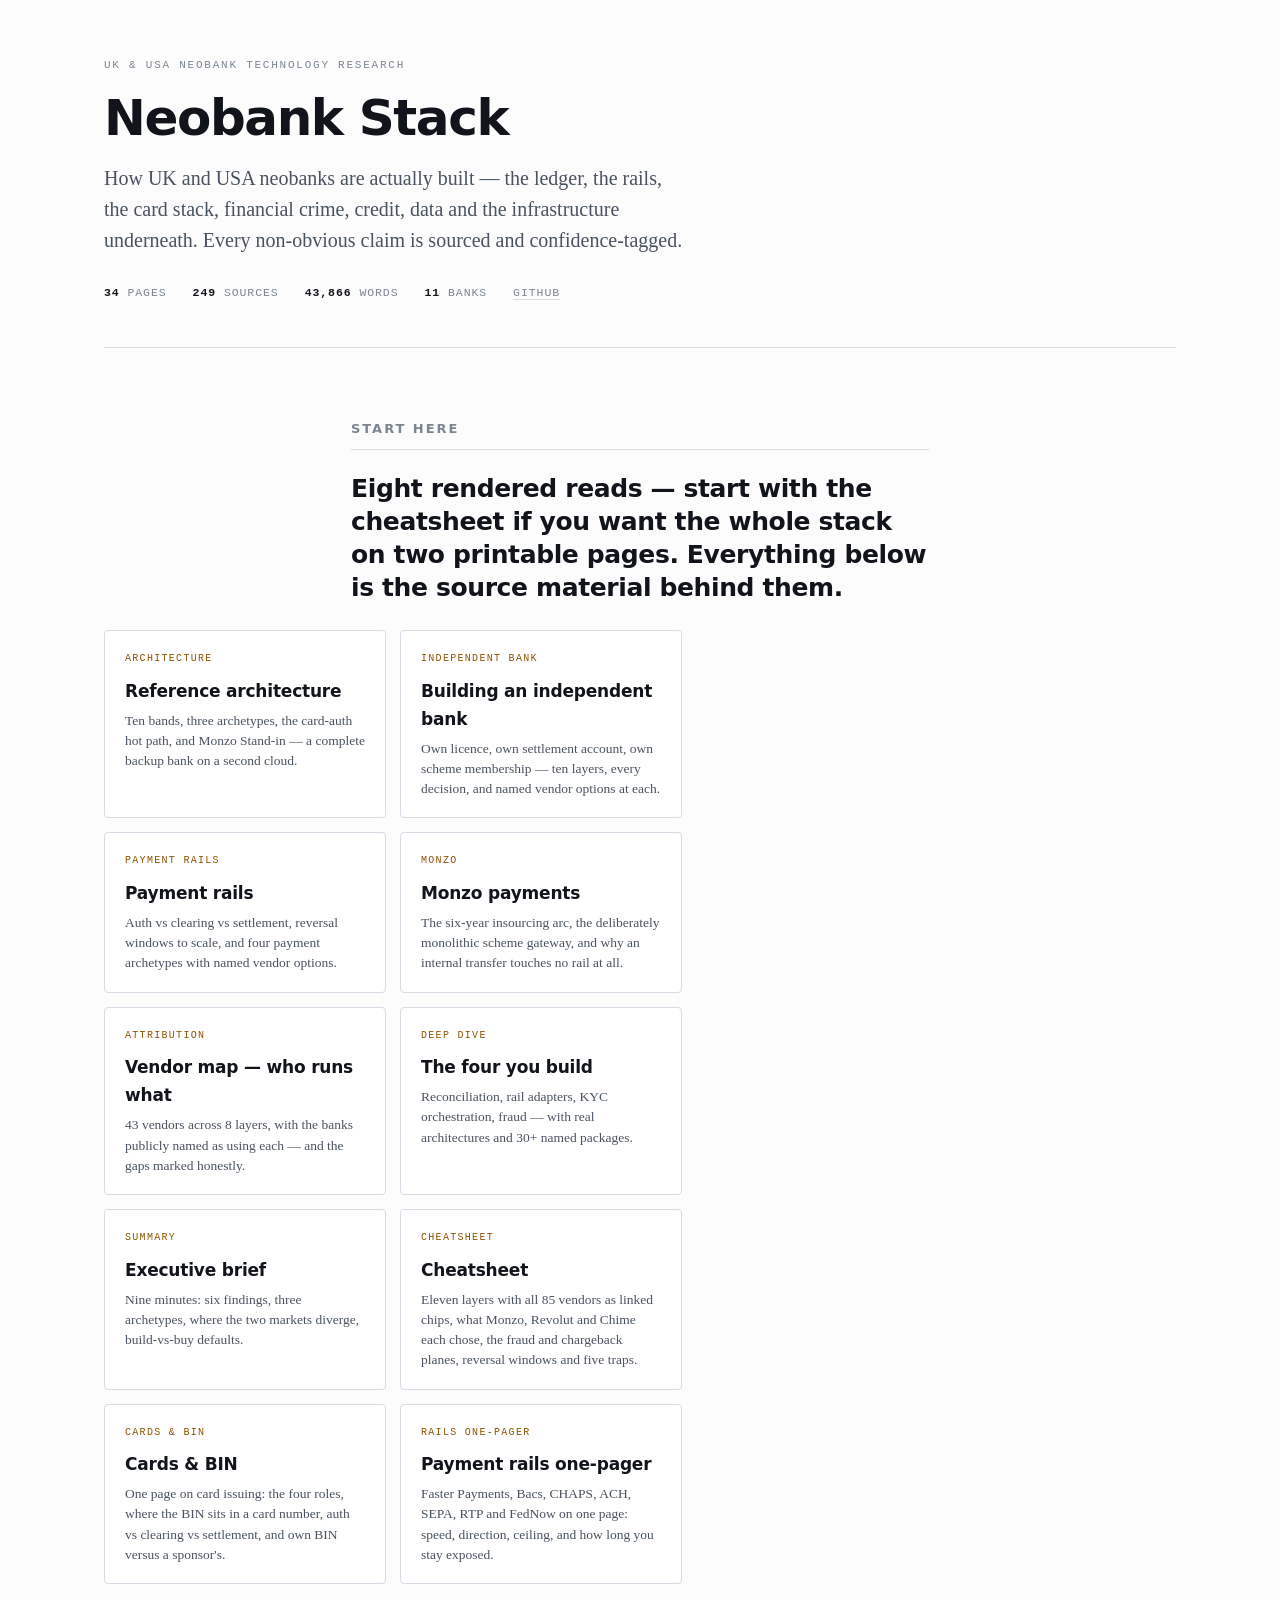
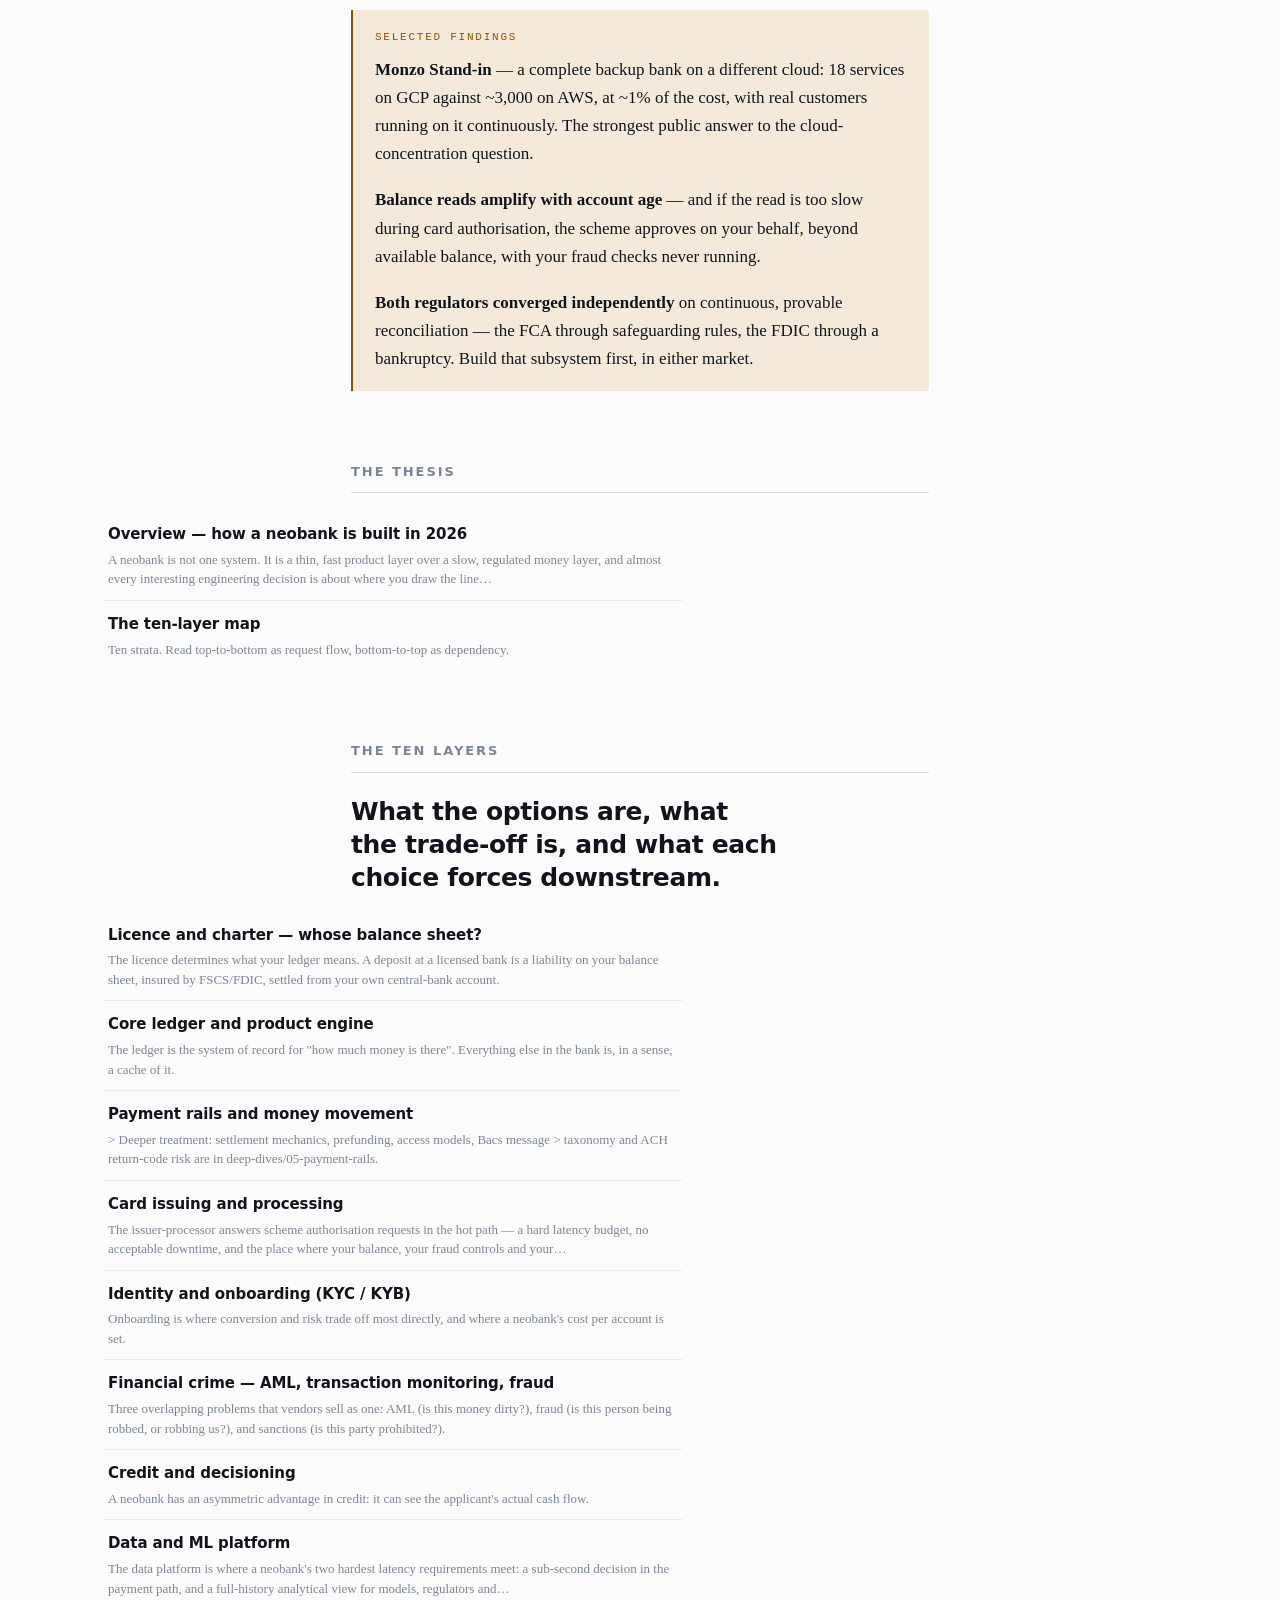
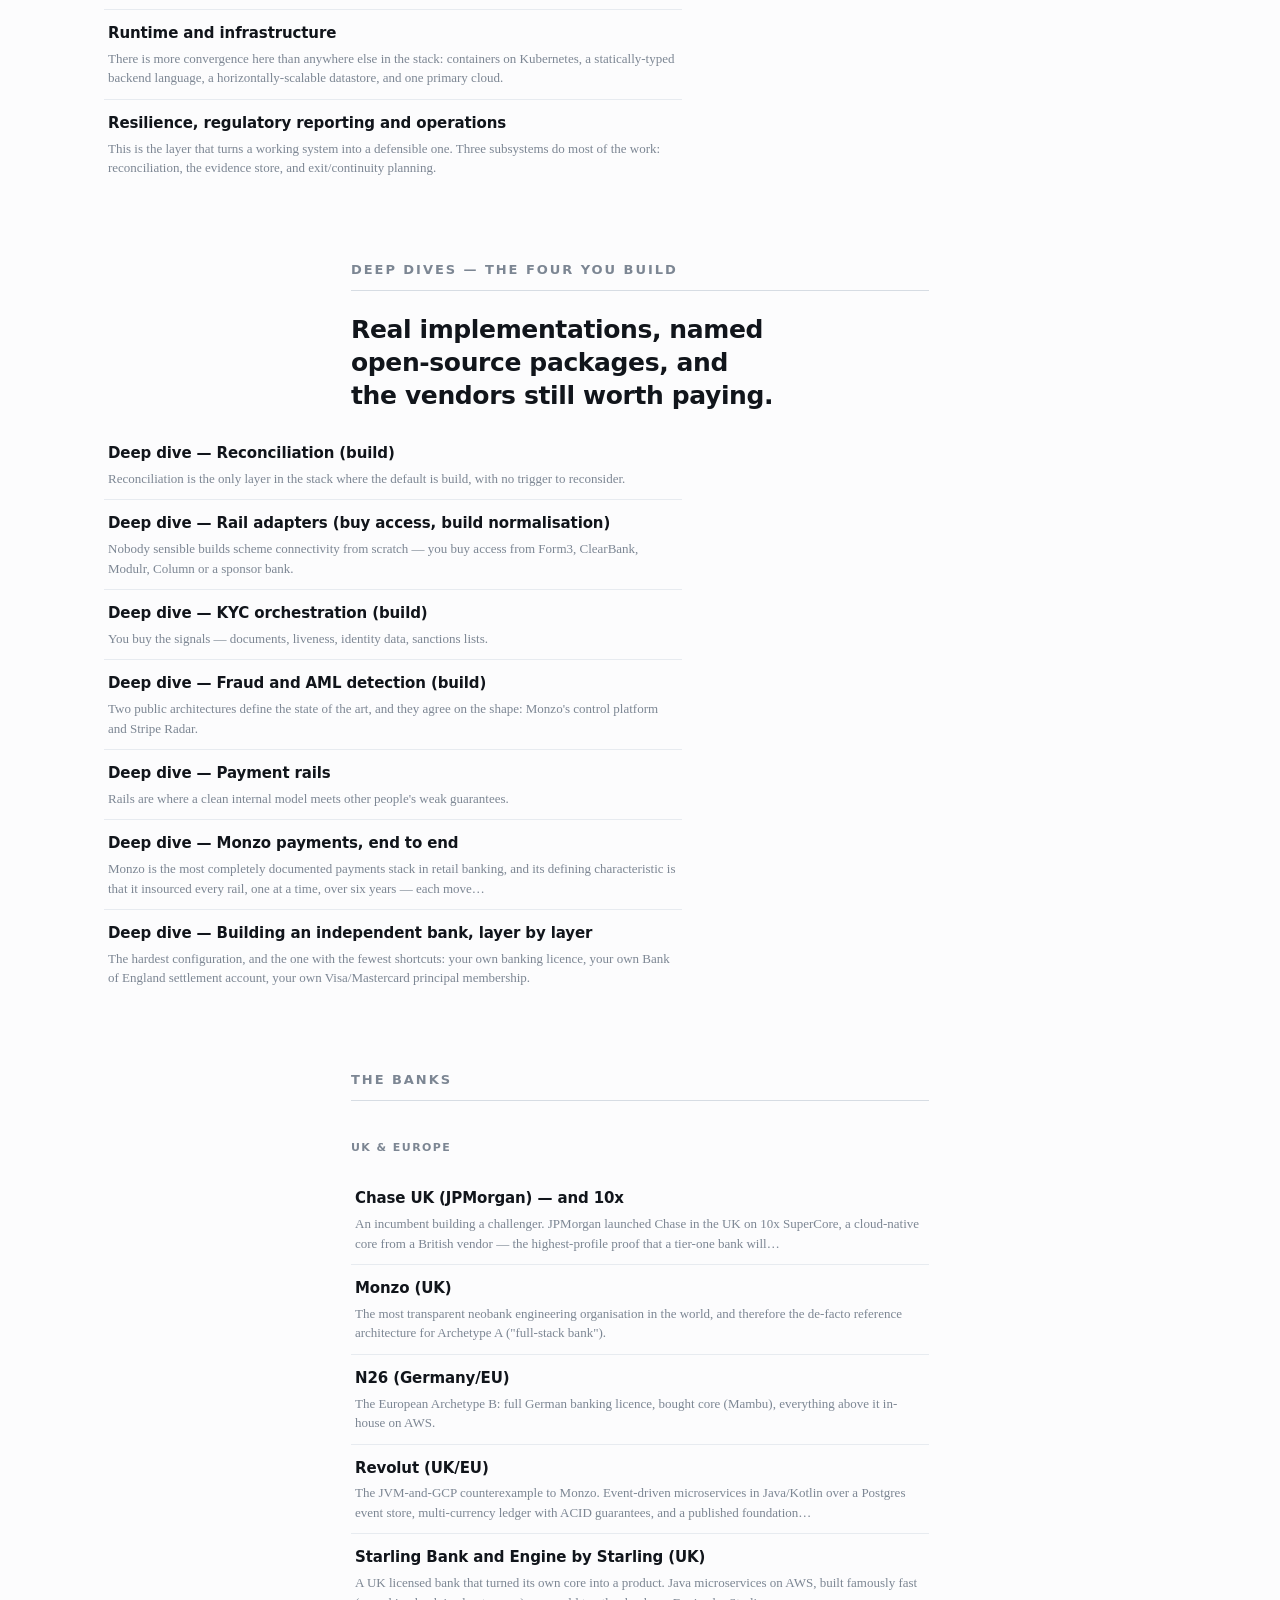
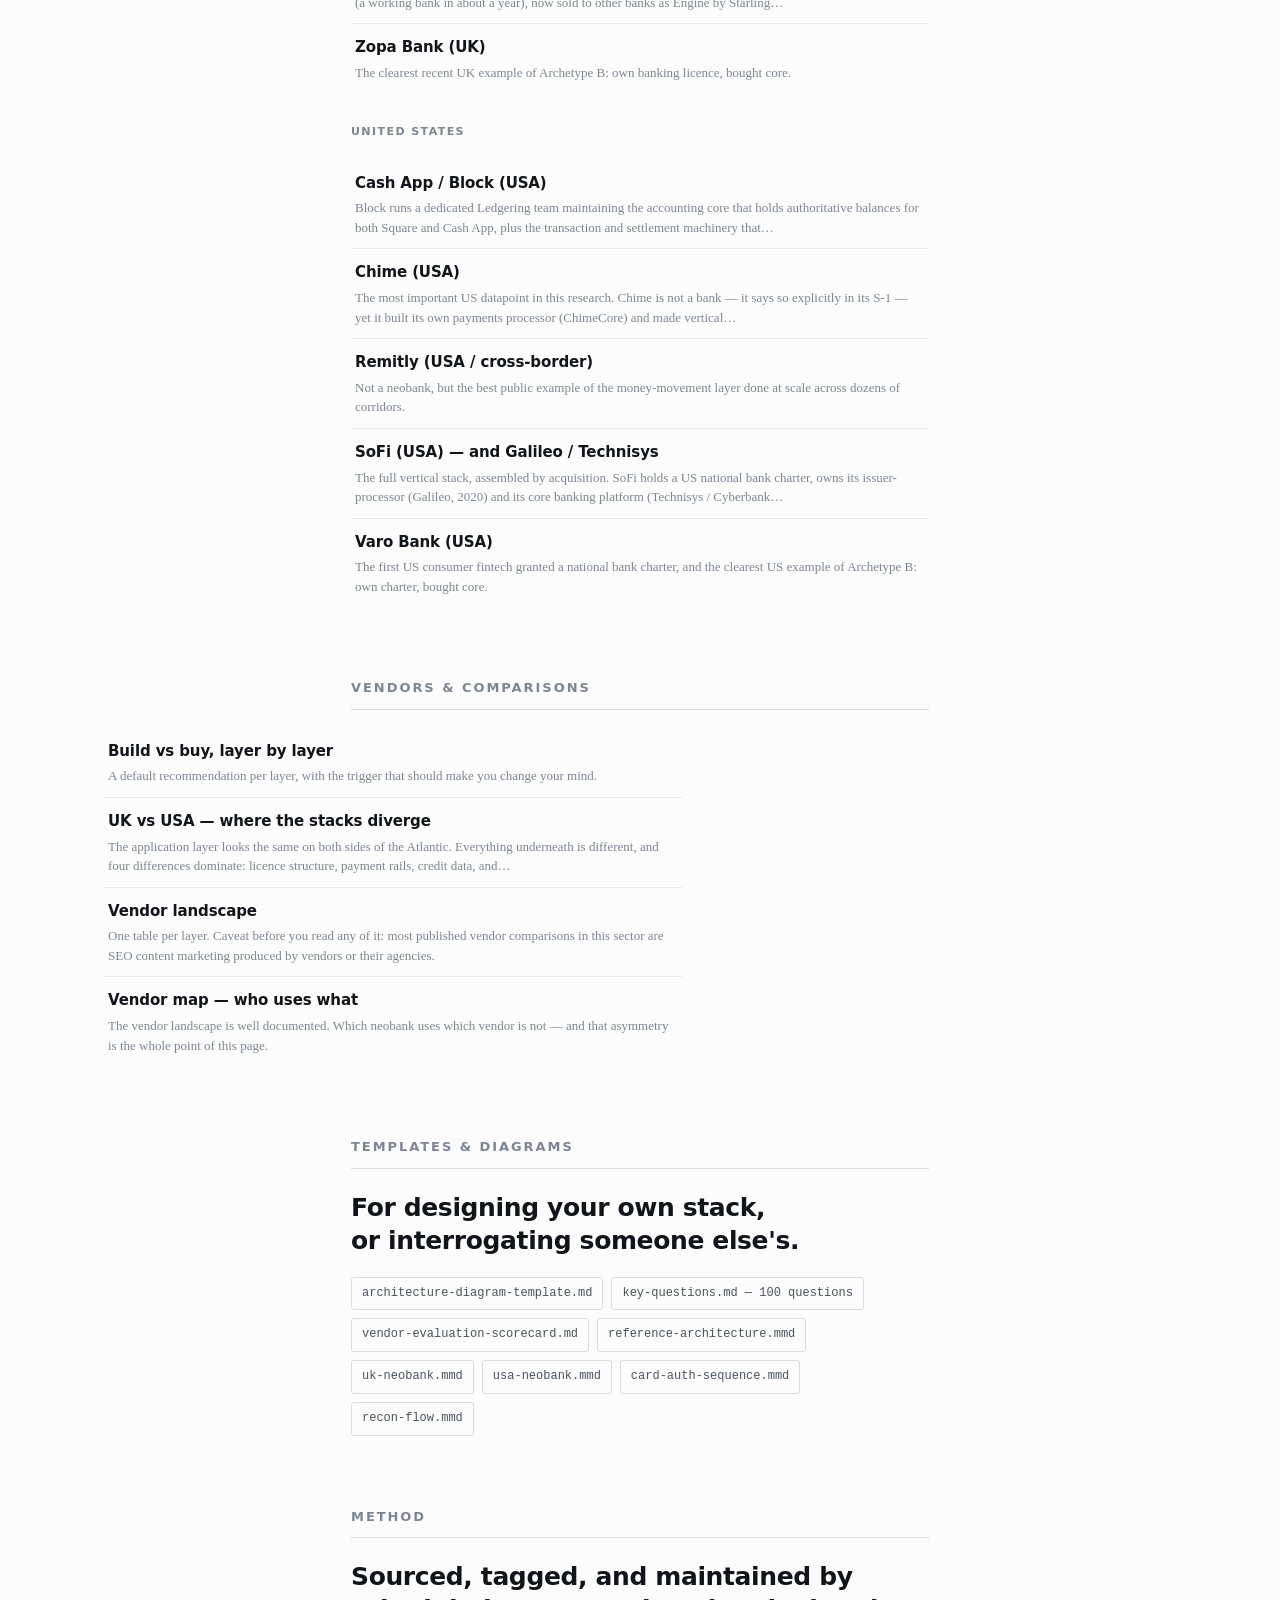
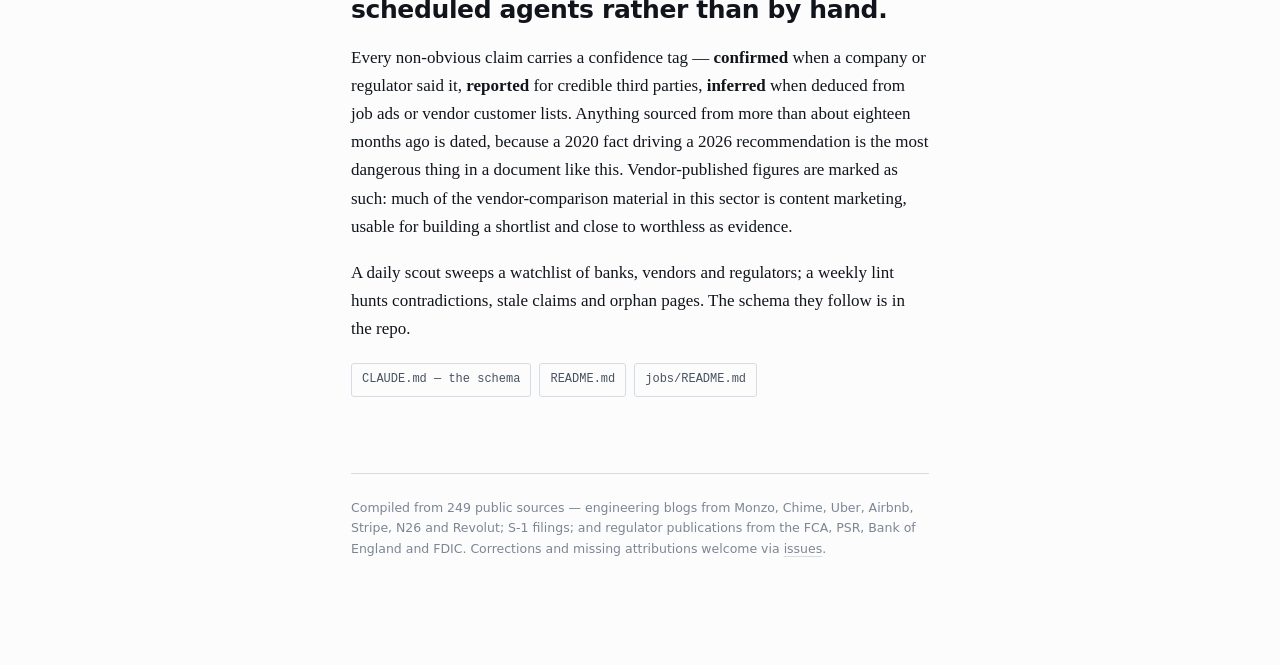
==== commit 3b7d97f0: "Add a one-page Payment Rails cheatsheet, fact-checked first Nine rails compared on speed, direction," ====
--- a/index.html
+++ b/index.html
@@ -154,7 +154,7 @@
 <div class="prose"><h2>Start here</h2>
 <p class="lede">Eight rendered reads &mdash; start with the cheatsheet if you want the whole stack on two printable pages. Everything below is the source material behind them.</p></div>
 <div class="cards prose">
-<a class="card" href="https://fernfant.github.io/neobank-stack/diagrams/reference-architecture.html"><span class="k">Architecture</span><span class="h">Reference architecture</span><span class="p">Ten bands, three archetypes, the card-auth hot path, and Monzo Stand-in — a complete backup bank on a second cloud.</span></a><a class="card" href="https://fernfant.github.io/neobank-stack/summary/independent-bank.html"><span class="k">Independent bank</span><span class="h">Building an independent bank</span><span class="p">Own licence, own settlement account, own scheme membership — ten layers, every decision, and named vendor options at each.</span></a><a class="card" href="https://fernfant.github.io/neobank-stack/summary/payment-rails.html"><span class="k">Payment rails</span><span class="h">Payment rails</span><span class="p">Auth vs clearing vs settlement, reversal windows to scale, and four payment archetypes with named vendor options.</span></a><a class="card" href="https://fernfant.github.io/neobank-stack/summary/monzo-payments.html"><span class="k">Monzo</span><span class="h">Monzo payments</span><span class="p">The six-year insourcing arc, the deliberately monolithic scheme gateway, and why an internal transfer touches no rail at all.</span></a><a class="card" href="https://fernfant.github.io/neobank-stack/summary/vendor-map.html"><span class="k">Attribution</span><span class="h">Vendor map — who runs what</span><span class="p">43 vendors across 8 layers, with the banks publicly named as using each — and the gaps marked honestly.</span></a><a class="card" href="https://fernfant.github.io/neobank-stack/summary/deep-dive.html"><span class="k">Deep dive</span><span class="h">The four you build</span><span class="p">Reconciliation, rail adapters, KYC orchestration, fraud — with real architectures and 30+ named packages.</span></a><a class="card" href="https://fernfant.github.io/neobank-stack/summary/summary-with-diagram.html"><span class="k">Summary</span><span class="h">Executive brief</span><span class="p">Nine minutes: six findings, three archetypes, where the two markets diverge, build-vs-buy defaults.</span></a><a class="card" href="https://fernfant.github.io/neobank-stack/summary/cheatsheet.html"><span class="k">Cheatsheet</span><span class="h">Cheatsheet</span><span class="p">Eleven layers with all 85 vendors as linked chips, what Monzo, Revolut and Chime each chose, the fraud and chargeback planes, reversal windows and five traps.</span></a><a class="card" href="https://fernfant.github.io/neobank-stack/summary/cards-cheatsheet.html"><span class="k">Cards & BIN</span><span class="h">Cards & BIN</span><span class="p">One page on card issuing: the four roles, where the BIN sits in a card number, auth vs clearing vs settlement, and own BIN versus a sponsor's.</span></a>
+<a class="card" href="https://fernfant.github.io/neobank-stack/diagrams/reference-architecture.html"><span class="k">Architecture</span><span class="h">Reference architecture</span><span class="p">Ten bands, three archetypes, the card-auth hot path, and Monzo Stand-in — a complete backup bank on a second cloud.</span></a><a class="card" href="https://fernfant.github.io/neobank-stack/summary/independent-bank.html"><span class="k">Independent bank</span><span class="h">Building an independent bank</span><span class="p">Own licence, own settlement account, own scheme membership — ten layers, every decision, and named vendor options at each.</span></a><a class="card" href="https://fernfant.github.io/neobank-stack/summary/payment-rails.html"><span class="k">Payment rails</span><span class="h">Payment rails</span><span class="p">Auth vs clearing vs settlement, reversal windows to scale, and four payment archetypes with named vendor options.</span></a><a class="card" href="https://fernfant.github.io/neobank-stack/summary/monzo-payments.html"><span class="k">Monzo</span><span class="h">Monzo payments</span><span class="p">The six-year insourcing arc, the deliberately monolithic scheme gateway, and why an internal transfer touches no rail at all.</span></a><a class="card" href="https://fernfant.github.io/neobank-stack/summary/vendor-map.html"><span class="k">Attribution</span><span class="h">Vendor map — who runs what</span><span class="p">43 vendors across 8 layers, with the banks publicly named as using each — and the gaps marked honestly.</span></a><a class="card" href="https://fernfant.github.io/neobank-stack/summary/deep-dive.html"><span class="k">Deep dive</span><span class="h">The four you build</span><span class="p">Reconciliation, rail adapters, KYC orchestration, fraud — with real architectures and 30+ named packages.</span></a><a class="card" href="https://fernfant.github.io/neobank-stack/summary/summary-with-diagram.html"><span class="k">Summary</span><span class="h">Executive brief</span><span class="p">Nine minutes: six findings, three archetypes, where the two markets diverge, build-vs-buy defaults.</span></a><a class="card" href="https://fernfant.github.io/neobank-stack/summary/cheatsheet.html"><span class="k">Cheatsheet</span><span class="h">Cheatsheet</span><span class="p">Eleven layers with all 85 vendors as linked chips, what Monzo, Revolut and Chime each chose, the fraud and chargeback planes, reversal windows and five traps.</span></a><a class="card" href="https://fernfant.github.io/neobank-stack/summary/cards-cheatsheet.html"><span class="k">Cards & BIN</span><span class="h">Cards & BIN</span><span class="p">One page on card issuing: the four roles, where the BIN sits in a card number, auth vs clearing vs settlement, and own BIN versus a sponsor's.</span></a><a class="card" href="https://fernfant.github.io/neobank-stack/summary/rails-cheatsheet.html"><span class="k">Rails one-pager</span><span class="h">Payment rails one-pager</span><span class="p">Faster Payments, Bacs, CHAPS, ACH, SEPA, RTP and FedNow on one page: speed, direction, ceiling, and how long you stay exposed.</span></a>
 </div>
 
 <div class="prose"><div class="new">
